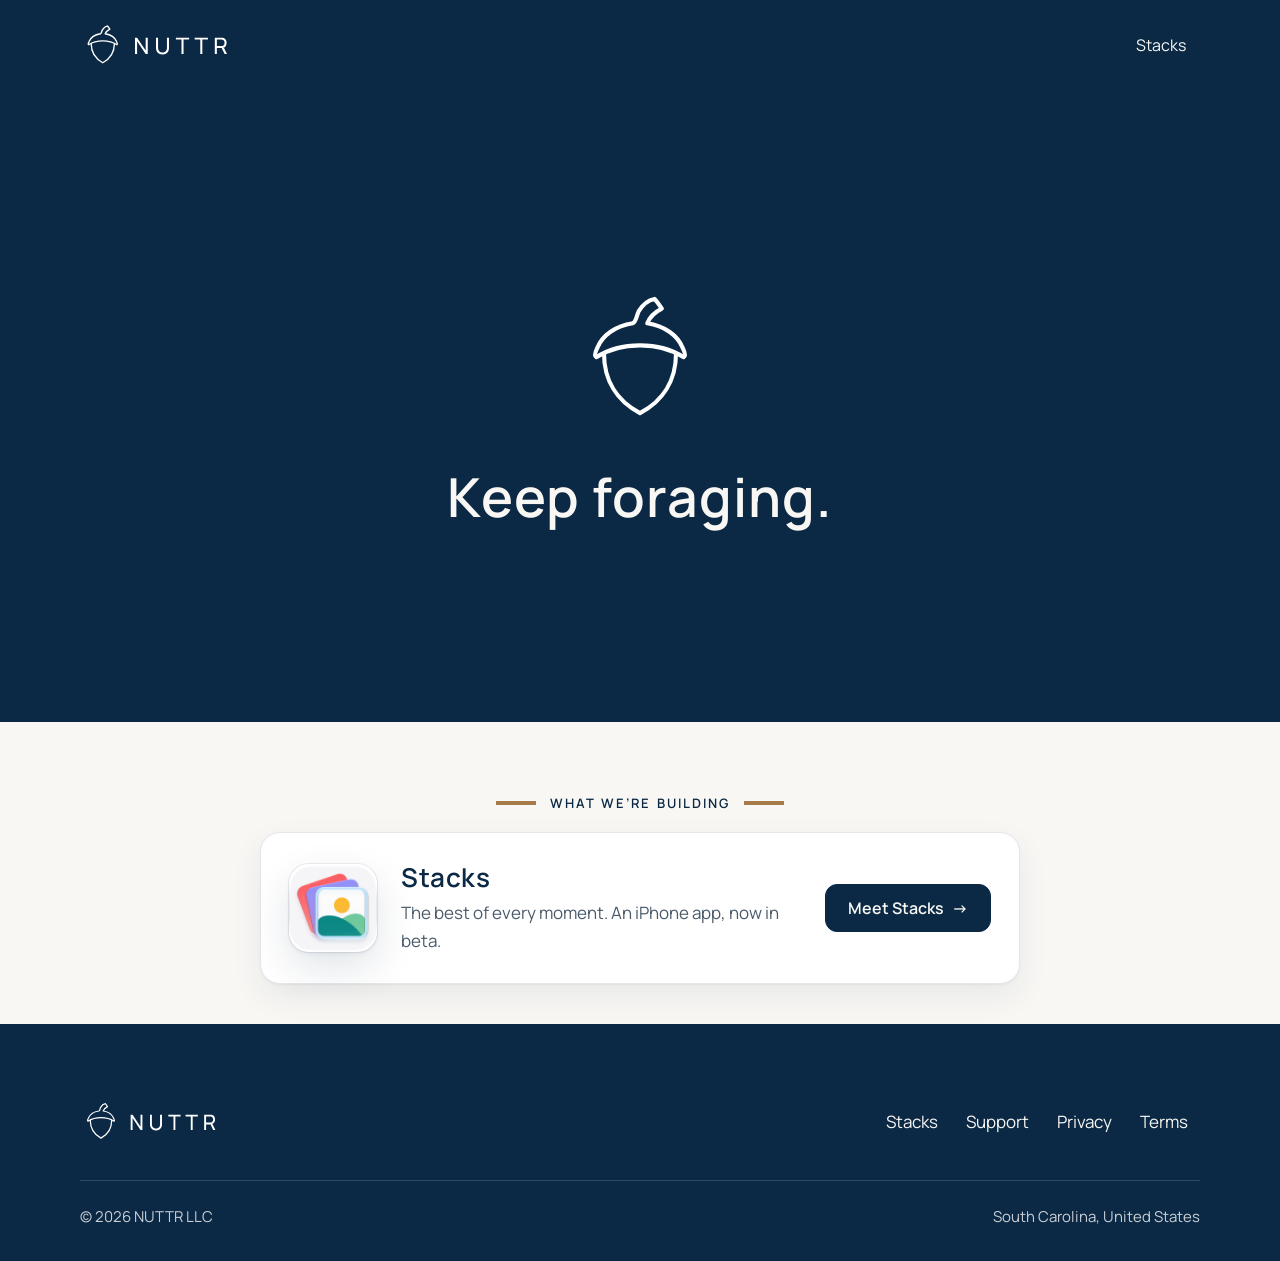
==== index.html @ 4aa1bea6 "Publish nuttr.co" ====
<!doctype html>
<html lang="en">
<head>
  <meta charset="utf-8">
  <meta name="viewport" content="width=device-width, initial-scale=1">
  <title>NUTTR</title>
  <meta name="description" content="Keep foraging. NUTTR, South Carolina. What we’re building: Stacks, now in beta.">
  <meta name="theme-color" content="#0B2945">
  <meta name="color-scheme" content="light">
  <meta property="og:type" content="website">
  <meta property="og:site_name" content="NUTTR">
  <meta property="og:title" content="NUTTR">
  <meta property="og:description" content="Keep foraging. What we’re building: Stacks.">
  <meta property="og:url" content="https://www.nuttr.co/">
  <meta property="og:image" content="https://www.nuttr.co/assets/share/nuttr-keep-foraging.png?v=2">
  <meta property="og:image:width" content="1200">
  <meta property="og:image:height" content="630">
  <meta property="og:image:alt" content="NUTTR. Keep foraging.">
  <meta name="twitter:card" content="summary_large_image">
  <link rel="canonical" href="https://www.nuttr.co/">
  <link rel="icon" href="favicon.ico" sizes="32x32">
  <link rel="icon" href="favicon.svg" type="image/svg+xml">
  <link rel="apple-touch-icon" href="apple-touch-icon.png">
  <link rel="preload" href="assets/fonts/Manrope-VariableFont_wght.woff2" as="font" type="font/woff2" crossorigin>
  <link rel="stylesheet" href="assets/css/site.css">
</head>
<body class="home">
  <a class="skip-link" href="#main">Skip to main content</a>

  <header class="site-header site-header--navy">
    <div class="container">
      <a class="brand" href="./"><img src="assets/brand/NUTTR_Logo_Horizontal_Reversed_OnNavy.svg" width="152" height="47" alt="NUTTR home"></a>
      <nav class="site-nav" aria-label="Main">
        <ul>
          <li><a href="stacks/">Stacks</a></li>
        </ul>
      </nav>
    </div>
  </header>

  <main id="main">
    <section class="vault on-navy" aria-labelledby="home-title">
      <div class="container vault-inner">
        <!-- The supplied NUTTR icon paths (NUTTR_Logo_Icon_Reversed_OnNavy), unaltered, on a padded canvas so the stem tip isn't clipped. -->
        <svg class="vault-mark" viewBox="-6 -9 112 112" width="128" height="128" aria-hidden="true" focusable="false">
          <g fill="none" stroke="#FFFFFF" stroke-width="3.4" stroke-linejoin="round">
            <path stroke-linecap="butt" d="M 20.336 44.49 C 20.336 67 31 84 50 94 C 69 84 79.664 67 79.664 44.49"/>
            <path stroke-linecap="round" d="M 14 48 C 12 47 13 44 15 40 C 19 30 30 22 44 20 C 47 19 47 14 49 10 C 52 5 57 1 62 0 C 64 2 66 5 68 8 C 62 11 58 15 56 20 C 70 22 81 30 85 40 C 87 44 88 47 86 48 C 66 35 34 35 14 48 Z"/>
          </g>
        </svg>
        <h1 id="home-title"><span class="line">Keep foraging.</span></h1>
      </div>
    </section>

    <section class="growing" aria-labelledby="growing-title">
      <div class="container container--home">
        <h2 class="eyebrow eyebrow--center" id="growing-title">What we’re building</h2>
        <article class="growing-card">
          <img class="app-icon" src="assets/stacks/stacks-icon.png" width="88" height="88" alt="Stacks app icon">
          <div>
            <h3>Stacks</h3>
            <p>The best of every moment. An iPhone app, now in beta.</p>
          </div>
          <a class="button button--primary" href="stacks/">Meet Stacks <span aria-hidden="true">→</span></a>
        </article>
      </div>
    </section>

  </main>

  <footer class="site-footer">
    <div class="container">
      <div class="footer-top">
        <a class="footer-brand" href="./"><img src="assets/brand/NUTTR_Logo_Horizontal_Reversed_OnNavy.svg" width="140" height="43" alt="NUTTR home"></a>
        <nav class="footer-nav" aria-label="Footer">
          <ul>
            <li><a href="stacks/">Stacks</a></li>
            <li><a href="support">Support</a></li>
            <li><a href="privacy">Privacy</a></li>
            <li><a href="terms">Terms</a></li>
          </ul>
        </nav>
      </div>
      <div class="footer-bottom">
        <p>© 2026 NUTTR LLC</p>
        <p>South Carolina, United States</p>
      </div>
    </div>
  </footer>
</body>
</html>
---- assets/css/site.css ----
/*
  NUTTR website styles
  One stylesheet, no build step, no external requests.
  Brand tokens are copied from NUTTR_Brand_Tokens.css (brand kit v1.0).

  Contrast notes (WCAG 2.2 AA):
  - Navy on off-white 13.8:1, navy on white 14.8:1.
  - --text-muted on off-white 6.6:1, on white 7.1:1, on stone 5.7:1.
  - Acorn tan is about 3.5:1 on off-white and 3.9:1 on navy, so it is used only for
    rules, bars, dots, list markers and numerals of 24px or more, never for body-size text.
*/

/* ---------- Font (self-hosted, SIL Open Font License: assets/fonts/OFL.txt) ---------- */

@font-face {
  font-family: "Manrope";
  src: url("../fonts/Manrope-VariableFont_wght.woff2") format("woff2");
  font-weight: 200 800;
  font-style: normal;
  font-display: swap;
}

/* ---------- Tokens ---------- */

:root {
  /* Brand tokens (NUTTR_Brand_Tokens.css) */
  --nuttr-navy: #0B2945;
  --nuttr-acorn-tan: #A77A49;
  --nuttr-off-white: #F8F7F4;
  --nuttr-stone: #E5E7EB;
  --nuttr-charcoal: #1E2730;
  --nuttr-font-heading: Manrope, Arial, sans-serif;
  --nuttr-font-body: Manrope, Arial, sans-serif;

  /* Site tokens */
  --white: #FFFFFF;
  --text: var(--nuttr-navy);
  --text-muted: #4A5A6B;
  --on-navy: #F8F7F4;
  --on-navy-muted: #C9CFD6;
  --navy-hover: #143B61;
  --tint: rgba(11, 41, 69, 0.06);
  --line: var(--nuttr-stone);

  --radius-sm: 12px;
  --radius: 16px;
  --radius-lg: 20px;

  --container: 1120px;
  --measure: 68ch;
  --gutter: clamp(16px, 5vw, 40px);
  --section: clamp(64px, 9vw, 120px);
  --shadow-soft: 0 1px 2px rgba(11, 41, 69, 0.05), 0 12px 32px rgba(11, 41, 69, 0.07);
}

/* ---------- Base ---------- */

*,
*::before,
*::after {
  box-sizing: border-box;
}

html {
  -webkit-text-size-adjust: 100%;
  text-size-adjust: 100%;
  scroll-padding-top: 24px;
}

@media (prefers-reduced-motion: no-preference) {
  html {
    scroll-behavior: smooth;
  }
}

body {
  margin: 0;
  min-height: 100vh;
  display: flex;
  flex-direction: column;
  background: var(--nuttr-off-white);
  color: var(--text);
  font-family: var(--nuttr-font-body);
  font-size: 1.0625rem;
  font-weight: 400;
  line-height: 1.65;
  letter-spacing: 0;
  -webkit-font-smoothing: antialiased;
  -moz-osx-font-smoothing: grayscale;
  text-rendering: optimizeLegibility;
}

main {
  flex: 1 0 auto;
}

img,
svg {
  display: block;
  max-width: 100%;
  height: auto;
}

h1,
h2,
h3 {
  margin: 0 0 0.5em;
  font-family: var(--nuttr-font-heading);
  font-weight: 600;
  letter-spacing: 0.02em;
  color: var(--nuttr-navy);
  text-wrap: balance;
}

h1 {
  font-size: clamp(2.375rem, 1.55rem + 3.4vw, 4.25rem);
  line-height: 1.06;
}

h2 {
  font-size: clamp(1.75rem, 1.35rem + 1.7vw, 2.75rem);
  line-height: 1.14;
}

h3 {
  font-size: clamp(1.125rem, 1.05rem + 0.35vw, 1.3125rem);
  line-height: 1.3;
}

p,
ul,
ol,
dl {
  margin: 0 0 1em;
}

strong {
  font-weight: 600;
}

a {
  color: inherit;
  text-decoration-line: underline;
  text-decoration-thickness: 1.5px;
  text-decoration-color: var(--nuttr-acorn-tan);
  text-underline-offset: 0.22em;
  transition: text-decoration-color 0.15s ease, background-color 0.15s ease, color 0.15s ease, border-color 0.15s ease;
}

a:hover {
  text-decoration-color: currentColor;
}

:focus-visible {
  outline: 3px solid var(--nuttr-navy);
  outline-offset: 3px;
}

.on-navy :focus-visible,
.site-footer :focus-visible {
  outline-color: var(--on-navy);
}

@media (prefers-reduced-motion: reduce) {
  *,
  *::before,
  *::after {
    transition: none !important;
  }
}

/* ---------- Utilities ---------- */

.visually-hidden {
  position: absolute !important;
  width: 1px;
  height: 1px;
  margin: -1px;
  padding: 0;
  overflow: hidden;
  clip: rect(0 0 0 0);
  white-space: nowrap;
  border: 0;
}

.container {
  width: min(100% - 2 * var(--gutter), var(--container));
  margin-inline: auto;
}

.container--narrow {
  width: min(100% - 2 * var(--gutter), 800px);
}

.muted {
  color: var(--text-muted);
}

.small {
  font-size: 0.9375rem;
}

.email {
  overflow-wrap: anywhere;
}

/* ---------- Skip link ---------- */

.skip-link {
  position: absolute;
  z-index: 100;
  top: 12px;
  left: var(--gutter);
  padding: 10px 16px;
  border-radius: 10px;
  background: var(--nuttr-navy);
  color: var(--on-navy);
  font-weight: 600;
  text-decoration: none;
  transform: translateY(calc(-100% - 24px));
}

.skip-link:focus {
  transform: none;
}

/* ---------- Header ---------- */

.site-header {
  background: var(--nuttr-off-white);
  border-bottom: 1px solid var(--line);
}

.site-header .container {
  display: flex;
  flex-wrap: wrap;
  align-items: center;
  justify-content: space-between;
  gap: 4px 24px;
  padding-block: 14px;
}

/* Clear space: the padding plus the artwork's own margin keep at least 0.5X free around the logo. */
.brand {
  display: block;
  flex: none;
  padding: 8px 4px 8px 0;
  line-height: 0;
  text-decoration: none;
}

.brand img {
  width: 152px;
  min-width: 120px; /* brand minimum for the horizontal lockup */
  height: auto;
}

.site-nav ul {
  display: flex;
  flex-wrap: wrap;
  gap: 4px;
  margin: 0;
  padding: 0;
  list-style: none;
}

.site-nav a {
  position: relative;
  display: inline-flex;
  align-items: center;
  min-height: 44px;
  padding: 0 14px;
  border-radius: 10px;
  font-size: 1rem;
  text-decoration: none;
  color: var(--nuttr-navy);
}

.site-nav a:hover {
  background: var(--tint);
}

.site-nav a[aria-current="page"]::after {
  content: "";
  position: absolute;
  right: 14px;
  bottom: 7px;
  left: 14px;
  height: 2px;
  border-radius: 2px;
  background: var(--nuttr-acorn-tan);
}

@media (max-width: 479px) {
  .site-header .container {
    padding-block: 8px 4px;
  }

  .brand img {
    width: 132px;
  }

  .site-nav {
    width: 100%;
  }

  .site-nav ul {
    margin-left: -12px;
  }

  .site-nav a {
    padding: 0 12px;
  }

  .site-nav a[aria-current="page"]::after {
    right: 12px;
    left: 12px;
  }
}

/* ---------- Type helpers ---------- */

.eyebrow {
  display: flex;
  align-items: center;
  gap: 14px;
  margin: 0 0 20px;
  font-size: 0.8125rem;
  font-weight: 600;
  line-height: 1.4;
  letter-spacing: 0.16em;
  text-transform: uppercase;
  color: var(--nuttr-navy);
}

.eyebrow::before {
  content: "";
  flex: none;
  width: 40px;
  height: 4px;
  background: var(--nuttr-acorn-tan);
}

.lead {
  max-width: 36em;
  font-size: clamp(1.125rem, 1.02rem + 0.5vw, 1.375rem);
  line-height: 1.55;
}

.tagline {
  margin-bottom: 0.75em;
  font-size: clamp(1.25rem, 1.1rem + 0.8vw, 1.75rem);
  font-weight: 600;
  line-height: 1.3;
  letter-spacing: 0.02em;
  color: var(--nuttr-navy);
}

.meta {
  font-size: 0.9375rem;
  color: var(--text-muted);
}

/* ---------- Buttons and badges ---------- */

.actions {
  display: flex;
  flex-wrap: wrap;
  gap: 12px;
  margin-top: 32px;
}

.button {
  display: inline-flex;
  align-items: center;
  justify-content: center;
  gap: 0.5em;
  min-height: 48px;
  padding: 12px 22px;
  border: 1.5px solid var(--nuttr-navy);
  border-radius: var(--radius-sm);
  font: inherit;
  font-size: 1rem;
  font-weight: 600;
  line-height: 1.2;
  text-align: center;
  text-decoration: none;
}

.button--primary {
  background: var(--nuttr-navy);
  color: var(--on-navy);
}

.button--primary:hover {
  border-color: var(--navy-hover);
  background: var(--navy-hover);
}

.button--secondary {
  background: transparent;
  color: var(--nuttr-navy);
}

.button--secondary:hover {
  background: var(--tint);
}

.on-navy .button--secondary {
  border-color: var(--on-navy);
  color: var(--on-navy);
}

.on-navy .button--secondary:hover {
  background: rgba(248, 247, 244, 0.1);
}

.badge {
  display: inline-flex;
  align-items: center;
  gap: 10px;
  margin: 0 0 24px;
  padding: 7px 14px 7px 12px;
  border: 1px solid var(--line);
  border-radius: 999px;
  background: var(--white);
  font-size: 0.875rem;
  font-weight: 600;
  line-height: 1.3;
  color: var(--nuttr-navy);
}

.badge::before {
  content: "";
  flex: none;
  width: 8px;
  height: 8px;
  border-radius: 50%;
  background: var(--nuttr-acorn-tan);
}

/* ---------- Sections ---------- */

.section {
  padding-block: var(--section);
}

.section--tight {
  padding-block: clamp(40px, 6vw, 72px);
}

.section--white {
  background: var(--white);
  border-block: 1px solid var(--line);
}

.on-navy {
  --line: rgba(248, 247, 244, 0.18);
  background: var(--nuttr-navy);
  color: var(--on-navy);
}

.on-navy h2,
.on-navy h3,
.on-navy .eyebrow {
  color: var(--on-navy);
}

.on-navy .muted {
  color: var(--on-navy-muted);
}

.section-head {
  max-width: 46rem;
  margin-bottom: clamp(32px, 5vw, 56px);
}

.section-head > :last-child {
  margin-bottom: 0;
}

.section-head p:not(.eyebrow) {
  font-size: 1.125rem;
  color: var(--text-muted);
}

.on-navy .section-head p:not(.eyebrow) {
  color: var(--on-navy-muted);
}

/* ---------- Hero ---------- */

.hero {
  padding-block: clamp(64px, 11vw, 136px) clamp(48px, 8vw, 104px);
}

.hero h1 {
  max-width: 24ch;
  margin-bottom: 0.45em;
}

/* Wide screens: break the home headline after "iPhone," (measured: 12.44em; with "built" 14.93em). */
@media (min-width: 900px) {
  .hero h1 {
    max-width: 13.5em;
    text-wrap: wrap;
  }
}

.hero--product {
  display: grid;
  gap: clamp(32px, 6vw, 72px);
  align-items: center;
}

@media (min-width: 820px) {
  .hero--product {
    grid-template-columns: minmax(0, 1fr) auto;
  }
}

.hero--product .app-icon {
  width: clamp(128px, 22vw, 224px);
}

@media (max-width: 819px) {
  .hero--product .app-icon {
    order: -1;
  }
}

/* ---------- Cards and grids ---------- */

.grid {
  display: grid;
  gap: clamp(16px, 2vw, 24px);
}

.grid--2 {
  grid-template-columns: repeat(auto-fit, minmax(min(100%, 340px), 1fr));
}

.grid--3 {
  grid-template-columns: repeat(auto-fit, minmax(min(100%, 290px), 1fr));
}

.grid--4 {
  grid-template-columns: repeat(auto-fit, minmax(min(100%, 240px), 1fr));
}

.card {
  padding: clamp(24px, 3vw, 32px);
  border: 1px solid var(--line);
  border-radius: var(--radius);
  background: var(--white);
}

.card > :last-child {
  margin-bottom: 0;
}

.card p {
  color: var(--text-muted);
}

.card--rule::before {
  content: "";
  display: block;
  width: 28px;
  height: 3px;
  margin-bottom: 20px;
  background: var(--nuttr-acorn-tan);
}

.card h3 {
  margin-bottom: 0.4em;
}

/* ---------- Featured app (home) ---------- */

.feature {
  display: grid;
  gap: clamp(24px, 4vw, 56px);
  align-items: center;
  padding: clamp(28px, 5vw, 56px);
  border: 1px solid var(--line);
  border-radius: var(--radius-lg);
  background: var(--white);
  box-shadow: var(--shadow-soft);
}

@media (min-width: 760px) {
  .feature {
    grid-template-columns: auto minmax(0, 1fr);
  }
}

.feature .app-icon {
  width: clamp(112px, 16vw, 184px);
}

.feature h2 {
  margin-bottom: 0.2em;
}

.feature .badge {
  margin-bottom: 0;
}

.feature .actions {
  margin-top: 24px;
}

.app-icon {
  aspect-ratio: 1;
  height: auto;
  border-radius: 22.37%;
  box-shadow: 0 0 0 1px rgba(11, 41, 69, 0.08), 0 2px 4px rgba(11, 41, 69, 0.06), 0 16px 40px rgba(11, 41, 69, 0.12);
}

/* ---------- Two-column split ---------- */

.split {
  display: grid;
  gap: clamp(24px, 5vw, 64px);
}

@media (min-width: 860px) {
  .split {
    grid-template-columns: minmax(0, 5fr) minmax(0, 7fr);
  }
}

.split h2 {
  margin-bottom: 0;
}

.split p:not(.eyebrow) {
  font-size: 1.125rem;
}

.split p.small {
  font-size: 0.9375rem;
}

/* ---------- About band (home) ---------- */

.about {
  display: grid;
  gap: clamp(32px, 6vw, 80px);
  align-items: start;
}

@media (min-width: 860px) {
  .about {
    grid-template-columns: auto minmax(0, 1fr);
  }
}

.about-logo {
  width: clamp(150px, 20vw, 220px); /* stacked lockup minimum is 96px */
}

.about p {
  font-size: 1.125rem;
  color: var(--on-navy-muted);
}

.about .lead {
  color: var(--on-navy);
}

/* ---------- Definition lists ---------- */

.facts {
  margin: 32px 0 0;
  border-top: 1px solid var(--line);
}

.facts div {
  display: grid;
  grid-template-columns: minmax(8rem, 12rem) minmax(0, 1fr);
  gap: 2px 24px;
  padding: 14px 0;
  border-bottom: 1px solid var(--line);
}

.facts dt {
  font-weight: 600;
}

.facts dd {
  margin: 0;
}

.on-navy .facts dd {
  color: var(--on-navy-muted);
}

@media (max-width: 479px) {
  .facts div {
    grid-template-columns: minmax(0, 1fr);
  }
}

/* ---------- Steps ---------- */

.steps {
  display: grid;
  grid-template-columns: repeat(auto-fit, minmax(min(100%, 280px), 1fr));
  gap: clamp(24px, 3vw, 40px);
  margin: 0;
  padding: 0;
  list-style: none;
  counter-reset: step;
}

.steps li {
  padding-top: 24px;
  border-top: 1px solid var(--line);
  counter-increment: step;
}

.steps li::before {
  content: counter(step, decimal-leading-zero);
  display: block;
  margin-bottom: 14px;
  font-size: 1.75rem;
  font-weight: 600;
  line-height: 1;
  letter-spacing: 0.02em;
  color: var(--nuttr-acorn-tan);
}

.steps p {
  color: var(--text-muted);
}

/* ---------- Checklist (on navy) ---------- */

.points {
  display: grid;
  grid-template-columns: repeat(auto-fit, minmax(min(100%, 420px), 1fr));
  gap: 0 clamp(24px, 4vw, 56px);
  margin: 0;
  padding: 0;
  list-style: none;
}

.points li {
  padding: 24px 0;
  border-top: 1px solid var(--line);
}

.points h3 {
  margin-bottom: 0.35em;
}

.points p {
  margin: 0;
  color: var(--on-navy-muted);
}

/* ---------- Contact ---------- */

.email-lg,
.card .email-lg {
  color: var(--nuttr-navy);
}

.email-lg {
  font-size: clamp(1.25rem, 1.12rem + 0.6vw, 1.5rem);
  font-weight: 600;
  letter-spacing: 0.01em;
}

.contact-card h3 {
  margin-bottom: 0.6em;
}

.contact-card .email-lg {
  margin-bottom: 0.5em;
}

/* ---------- Page heads and documents ---------- */

.page-head {
  padding-block: clamp(56px, 9vw, 112px) clamp(32px, 5vw, 56px);
}

.page-head h1 {
  max-width: 18ch;
}

.page-head .lead {
  color: var(--text-muted);
}

.doc {
  padding-bottom: var(--section);
}

.doc-layout {
  display: grid;
  gap: clamp(32px, 5vw, 64px);
}

@media (min-width: 1000px) {
  .doc-layout {
    grid-template-columns: 240px minmax(0, 1fr);
  }

  .toc {
    position: sticky;
    top: 24px;
    align-self: start;
  }
}

.toc {
  padding: 24px;
  border: 1px solid var(--line);
  border-radius: var(--radius);
  background: var(--white);
  font-size: 0.9375rem;
}

.toc h2 {
  margin-bottom: 12px;
  font-size: 0.8125rem;
  letter-spacing: 0.16em;
  text-transform: uppercase;
}

.toc ol {
  margin: 0;
  padding-left: 1.4em;
}

.toc li {
  padding: 3px 0;
}

.toc li::marker {
  color: var(--text-muted);
}

.toc a {
  text-decoration-color: transparent;
}

.toc a:hover,
.toc a:focus-visible {
  text-decoration-color: var(--nuttr-acorn-tan);
}

.prose {
  max-width: var(--measure);
}

.prose > :first-child {
  margin-top: 0;
}

.prose h2 {
  margin-top: 2em;
  padding-top: 1.1em;
  border-top: 1px solid var(--line);
  font-size: clamp(1.5rem, 1.3rem + 0.8vw, 1.875rem);
}

.prose h3 {
  margin-top: 1.75em;
  font-size: clamp(1.125rem, 1.05rem + 0.3vw, 1.25rem);
}

.prose ul,
.prose ol {
  padding-left: 1.25em;
}

.prose li + li {
  margin-top: 0.5em;
}

.prose li::marker {
  color: var(--nuttr-acorn-tan);
}

.prose a {
  overflow-wrap: anywhere;
}

.summary {
  margin-bottom: 8px;
  padding: clamp(24px, 3vw, 32px);
  border: 1px solid var(--line);
  border-radius: var(--radius);
  background: var(--white);
}

.prose .summary h2 {
  margin: 0 0 12px;
  padding: 0;
  border: 0;
  font-size: 1.25rem;
}

.summary ul {
  margin: 0;
  padding-left: 1.25em;
}

.summary li + li {
  margin-top: 0.5em;
}

.summary li::marker {
  color: var(--nuttr-acorn-tan);
}

/* ---------- Support / FAQ ---------- */

.support-contact {
  display: grid;
  gap: 24px 48px;
  align-items: start;
  margin-bottom: clamp(48px, 7vw, 80px);
}

@media (min-width: 860px) {
  .support-contact {
    grid-template-columns: minmax(0, 1fr) minmax(0, 1fr);
  }
}

.support-contact ul {
  margin: 0 0 12px;
  padding-left: 1.25em;
  color: var(--text-muted);
}

.support-contact li + li {
  margin-top: 0.35em;
}

.support-contact li::marker {
  color: var(--nuttr-acorn-tan);
}

.faq-group {
  max-width: var(--measure);
}

.faq-group + .faq-group {
  margin-top: clamp(48px, 7vw, 80px);
}

.faq-group > h2 {
  margin-bottom: 16px;
  font-size: clamp(1.375rem, 1.2rem + 0.7vw, 1.75rem);
}

.faq-item {
  padding-block: 24px;
  border-top: 1px solid var(--line);
}

.faq-item:last-child {
  border-bottom: 1px solid var(--line);
}

.faq-item h3 {
  margin-bottom: 0.5em;
  font-size: 1.125rem;
}

.faq-item p {
  color: var(--text-muted);
}

.faq-item > :last-child {
  margin-bottom: 0;
}

/* ---------- 404 ---------- */

.not-found {
  padding-block: clamp(80px, 14vw, 160px);
}

.not-found .mark {
  width: 64px;
  height: 64px;
  margin-bottom: 32px;
}

/* ---------- Home ---------- */

.site-header--navy {
  border-bottom-color: transparent;
  background: var(--nuttr-navy);
}

.site-header--navy .site-nav a {
  color: var(--on-navy);
}

.site-header--navy .site-nav a:hover {
  background: rgba(248, 247, 244, 0.08);
}

.site-header--navy :focus-visible,
.home .skip-link:focus-visible {
  outline-color: var(--on-navy);
}

.home .skip-link {
  background: var(--nuttr-off-white);
  color: var(--nuttr-navy);
}

.vault {
  display: grid;
  place-items: center;
  min-height: 64vh;
  min-height: min(70svh, 760px);
  padding-block: clamp(48px, 7vw, 88px);
  text-align: center;
}

.vault-mark {
  display: block;
  width: clamp(88px, 11vw, 136px);
  height: auto;
  aspect-ratio: 1;
  margin: 0 auto clamp(28px, 4vw, 44px);
}

.vault h1 {
  margin: 0 auto;
  font-size: clamp(1.875rem, 1.2rem + 2.7vw, 3.375rem);
  line-height: 1.08;
  color: var(--on-navy);
}

.vault h1 .line {
  display: block;
}

.container--home {
  width: min(100% - 2 * var(--gutter), 760px);
}

.eyebrow--center {
  justify-content: center;
  text-align: center;
}

.eyebrow--center::after {
  content: "";
  flex: none;
  width: 40px;
  height: 4px;
  background: var(--nuttr-acorn-tan);
}

.growing {
  padding-block: clamp(48px, 6vw, 72px) clamp(24px, 4vw, 40px);
}

.growing-card {
  display: grid;
  grid-template-columns: auto minmax(0, 1fr) auto;
  gap: 16px 24px;
  align-items: center;
  padding: clamp(20px, 3vw, 28px);
  border: 1px solid var(--line);
  border-radius: var(--radius-lg);
  background: var(--white);
  box-shadow: var(--shadow-soft);
}

.growing-card .app-icon {
  width: clamp(64px, 9vw, 88px);
}

.growing-card h3 {
  margin: 0 0 4px;
  font-size: clamp(1.375rem, 1.2rem + 0.6vw, 1.625rem);
}

.growing-card p {
  margin: 0;
  color: var(--text-muted);
}

@media (max-width: 599px) {
  .growing-card {
    grid-template-columns: auto minmax(0, 1fr);
  }

  .growing-card .button {
    grid-column: 1 / -1;
    justify-self: start;
  }
}

.correspondence {
  padding-block: clamp(40px, 6vw, 64px) clamp(80px, 11vw, 136px);
  text-align: center;
}

.correspondence .email-lg {
  margin: 0;
}

/* ---------- Stacks product page ----------
   Stacks' own branding (its icon colours, the system font and the app's iOS-blue tint) inside the NUTTR
   header and footer. Everything is scoped to body.stacks-page main.
   Contrast: #1D1D1F on white 16.8:1; #6E6E73 on white 5.1:1, on #F5F5F7 4.6:1, on #EEF6FD 4.6:1;
   white on #0071E3 4.7:1; #0066CC on white 5.6:1. Icon colours are decorative only.
   Screenshots sit in a CSS phone frame: figure.s-shot > div.s-phone > img (see README, "Adding screenshots"). */

.stacks-page {
  --s-coral: #FC6267;
  --s-periwinkle: #9595FA;
  --s-sky: #C2E4FB;
  --s-amber: #FCBB33;
  --s-teal: #068880;
  --s-green: #6ECA9B;
  --s-blue: #0071E3;
  --s-blue-hover: #005BBB;
  --s-link: #0066CC;
  --s-ink: #1D1D1F;
  --s-ink-2: #6E6E73;
  --s-bg-2: #F5F5F7;
  --s-sky-bg: #EEF6FD;
  --s-line: #E3E3E8;
  --s-bezel: #1D1D1F;
  --s-font: -apple-system, BlinkMacSystemFont, "SF Pro Text", "SF Pro Display", "Helvetica Neue", "Segoe UI", Roboto, Arial, sans-serif;
}

.stacks-page main {
  background: #FFFFFF;
  color: var(--s-ink);
  font-family: var(--s-font);
  letter-spacing: -0.01em;
}

.stacks-page main h1,
.stacks-page main h2,
.stacks-page main h3 {
  font-family: var(--s-font);
  color: var(--s-ink);
  letter-spacing: -0.02em;
}

.stacks-page main h2 {
  font-size: clamp(2rem, 1.35rem + 2.7vw, 3.25rem);
  font-weight: 700;
  line-height: 1.08;
}

.stacks-page main h3 {
  font-size: 1.1875rem;
  font-weight: 600;
  line-height: 1.3;
  letter-spacing: -0.01em;
}

.stacks-page main a {
  color: var(--s-link);
  text-decoration-color: rgba(0, 102, 204, 0.35);
}

.stacks-page main a:hover {
  text-decoration-color: currentColor;
}

.stacks-page main :focus-visible {
  outline-color: var(--s-blue);
}

.s-section {
  padding-block: clamp(64px, 9vw, 120px);
}

.s-section--gray {
  background: var(--s-bg-2);
}

.s-section--sky {
  background: var(--s-sky-bg);
}

.s-head {
  max-width: 46rem;
  margin-bottom: clamp(32px, 5vw, 56px);
}

.s-head > :last-child {
  margin-bottom: 0;
}

.s-head p:not(.s-eyebrow) {
  font-size: 1.1875rem;
  line-height: 1.5;
  color: var(--s-ink-2);
}

.s-eyebrow {
  margin: 0 0 10px;
  font-size: 1.0625rem;
  font-weight: 600;
  color: var(--s-ink-2);
}

.stacks-page main .s-h2-small {
  margin-bottom: 24px;
  font-size: clamp(1.75rem, 1.4rem + 1.4vw, 2.25rem);
}

/* Phone frame. The screenshots carry their own rounded screen corners (transparent), so the bezel shows through
   them. Sizes come from the figure's width (container units), so a figure only needs a width. */

.s-shot {
  container-type: inline-size;
  width: 250px;
  max-width: 100%;
  margin: 0;
}

.s-phone {
  position: relative;
  padding: 3.2cqi;
  border-radius: 17.9cqi;
  background: var(--s-bezel);
  box-shadow:
    inset 0 0 0 1px rgba(255, 255, 255, 0.16),
    0 0 0 1px rgba(29, 29, 31, 0.5),
    0 30px 50px -24px rgba(29, 29, 31, 0.45),
    0 10px 24px -12px rgba(29, 29, 31, 0.25);
}

.s-phone img {
  display: block;
  width: 100%;
  height: auto;
}

.s-shot figcaption {
  margin-top: 18px;
  font-size: 0.9375rem;
  line-height: 1.45;
  color: var(--s-ink-2);
  text-wrap: balance;
}

.s-shot figcaption strong {
  display: block;
  margin-bottom: 2px;
  font-weight: 600;
  color: var(--s-ink);
}

/* Hero */

.s-hero {
  overflow: hidden;
  padding-block: clamp(48px, 8vw, 104px) clamp(64px, 9vw, 120px);
}

.s-hero-grid {
  display: grid;
  gap: clamp(56px, 8vw, 104px);
  align-items: center;
}

@media (min-width: 880px) {
  .s-hero-grid {
    grid-template-columns: minmax(0, 1fr) auto;
  }
}

.s-hero-art {
  width: clamp(88px, 9vw, 112px);
  height: auto;
  margin-bottom: 28px;
  filter: drop-shadow(0 4px 8px rgba(0, 0, 0, 0.12)); /* as on the app's welcome screen */
}

.s-pill {
  display: inline-flex;
  align-items: center;
  gap: 8px;
  margin: 0 0 20px;
  padding: 6px 14px 6px 12px;
  border-radius: 999px;
  background: var(--s-sky-bg);
  font-size: 0.9375rem;
  font-weight: 600;
  color: var(--s-ink);
}

.s-pill::before {
  content: "";
  flex: none;
  width: 8px;
  height: 8px;
  border-radius: 50%;
  background: var(--s-blue);
}

.s-hero h1 {
  margin: 0 0 6px;
  font-size: clamp(3.25rem, 2.1rem + 5vw, 5.5rem);
  font-weight: 700;
  line-height: 1;
  letter-spacing: -0.035em;
}

.s-tagline {
  margin: 0 0 24px;
  font-size: clamp(1.5rem, 1.2rem + 1.3vw, 2.25rem);
  font-weight: 600;
  line-height: 1.15;
  letter-spacing: -0.02em;
  color: var(--s-ink-2);
}

.s-lead {
  max-width: 34em;
  margin: 0 0 20px;
  font-size: clamp(1.125rem, 1.05rem + 0.35vw, 1.3125rem);
  line-height: 1.5;
}

.s-meta {
  margin: 0;
  font-size: 0.9375rem;
  color: var(--s-ink-2);
}

.s-meta span {
  white-space: nowrap;
}

.s-actions {
  display: flex;
  flex-wrap: wrap;
  gap: 12px;
  margin-top: 32px;
}

.stacks-page main .s-button {
  display: inline-flex;
  align-items: center;
  justify-content: center;
  gap: 0.4em;
  min-height: 48px;
  padding: 12px 24px;
  border-radius: 999px;
  font: inherit;
  font-size: 1.0625rem;
  font-weight: 600;
  line-height: 1.2;
  text-align: center;
  text-decoration: none;
}

.stacks-page main .s-button--primary {
  background: var(--s-blue);
  color: #FFFFFF;
}

.stacks-page main .s-button--primary:hover {
  background: var(--s-blue-hover);
}

.stacks-page main .s-button--secondary {
  background: transparent;
  color: var(--s-link);
  box-shadow: inset 0 0 0 1.5px currentColor;
}

.stacks-page main .s-button--secondary:hover {
  background: rgba(0, 113, 227, 0.06);
}

/* The welcome screen in its phone, with the icon's coral and periwinkle cards fanned behind it. */
.s-visual {
  position: relative;
  justify-self: center;
  width: clamp(230px, 26vw, 300px);
}

.s-visual::before,
.s-visual::after {
  content: "";
  position: absolute;
  z-index: 0;
  inset: 0;
  border-radius: 17.9% / 8.53%; /* the phone's corners: its height is 2.1 times its width */
}

.s-visual::before {
  background: var(--s-coral);
  transform: rotate(-14deg) translate(-15%, 4%);
}

.s-visual::after {
  background: var(--s-periwinkle);
  transform: rotate(-6deg) translate(-7%, 1%);
}

.s-visual .s-shot {
  position: relative;
  z-index: 1;
  width: 100%;
}

/* How it works */

.s-steps {
  display: grid;
  grid-template-columns: repeat(auto-fit, minmax(min(100%, 290px), 1fr));
  gap: 20px;
  margin: 0;
  padding: 0;
  list-style: none;
}

.s-step {
  display: flex;
  flex-direction: column;
  align-items: flex-start;
  gap: 14px;
  padding: clamp(24px, 3vw, 32px);
  border-radius: 28px;
  background: #FFFFFF;
}

.s-step svg {
  width: 100%;
  height: auto;
  margin-bottom: 6px;
}

.s-step-n {
  display: inline-grid;
  place-items: center;
  width: 32px;
  height: 32px;
  border-radius: 50%;
  font-size: 0.9375rem;
  font-weight: 700;
  color: var(--s-ink);
}

.s-step:nth-child(1) .s-step-n {
  background: rgba(252, 98, 103, 0.2);
}

.s-step:nth-child(2) .s-step-n {
  background: rgba(149, 149, 250, 0.26);
}

.s-step:nth-child(3) .s-step-n {
  background: rgba(6, 136, 128, 0.16);
}

.s-step h3,
.s-step p {
  margin: 0;
}

.s-step p {
  color: var(--s-ink-2);
}

/* A closer look: a row of screenshots that scrolls sideways, lined up with the page container on the left.
   Add or remove an <li> to add or remove a screenshot. */

.s-gallery {
  overflow-x: auto;
  overscroll-behavior-x: contain;
  scroll-snap-type: x mandatory;
  scroll-padding-inline: max(var(--gutter), (100% - var(--container)) / 2);
  padding-block: 8px 24px;
}

.s-gallery:focus-visible {
  outline-offset: -3px;
}

.s-gallery-list {
  display: flex;
  gap: clamp(20px, 3vw, 32px);
  width: max-content;
  margin: 0;
  padding: 0 max(var(--gutter), (100% - var(--container)) / 2);
  list-style: none;
}

.s-gallery-list > li {
  scroll-snap-align: start;
}

.s-gallery .s-shot {
  width: clamp(200px, 60vw, 250px);
}

/* Features and privacy tiles */

.s-features {
  display: grid;
  grid-template-columns: repeat(auto-fit, minmax(min(100%, 300px), 1fr));
  gap: 20px;
}

.s-features--four {
  grid-template-columns: repeat(auto-fit, minmax(min(100%, 240px), 1fr));
}

.s-feature {
  padding: clamp(24px, 3vw, 30px);
  border-radius: 24px;
  background: var(--s-bg-2);
}

.s-section--gray .s-feature {
  background: #FFFFFF;
}

.s-feature h3 {
  margin: 0 0 8px;
}

.s-feature p {
  margin: 0;
  color: var(--s-ink-2);
}

.s-icon {
  display: grid;
  place-items: center;
  width: 48px;
  height: 48px;
  margin-bottom: 20px;
  border-radius: 14px;
}

.s-icon svg {
  width: 26px;
  height: 26px;
  fill: none;
  stroke: currentColor;
  stroke-width: 1.8;
  stroke-linecap: round;
  stroke-linejoin: round;
}

.s-icon--coral {
  background: rgba(252, 98, 103, 0.16);
  color: #D93F45;
}

.s-icon--periwinkle {
  background: rgba(149, 149, 250, 0.22);
  color: #5A5AD8;
}

.s-icon--sky {
  background: var(--s-sky);
  color: #0062C4;
}

.s-icon--amber {
  background: rgba(252, 187, 51, 0.26);
  color: #A86A00;
}

.s-icon--teal {
  background: rgba(6, 136, 128, 0.14);
  color: #057068;
}

.s-icon--green {
  background: rgba(110, 202, 155, 0.28);
  color: #2C7A52;
}

.s-icon--white {
  background: #FFFFFF;
  color: var(--s-blue);
}

.s-note {
  max-width: 46rem;
  margin: 28px 0 0;
  font-size: 0.9375rem;
  color: var(--s-ink-2);
}

/* How stacking works: the five points from the app's page, with its screenshot beside them. */

.s-stacking {
  display: grid;
  gap: clamp(48px, 7vw, 88px);
  align-items: center;
}

@media (min-width: 880px) {
  .s-stacking {
    grid-template-columns: minmax(0, 1fr) auto;
  }
}

.s-howlist {
  display: grid;
  gap: 22px;
  max-width: 36rem;
  margin: 0;
  padding: 0;
  list-style: none;
}

.s-howlist li {
  display: grid;
  grid-template-columns: 44px minmax(0, 1fr);
  gap: 16px;
  align-items: start;
}

.s-howlist .s-icon {
  width: 44px;
  height: 44px;
  margin: 0;
  border-radius: 12px;
}

.s-howlist .s-icon svg {
  width: 24px;
  height: 24px;
}

.stacks-page main .s-howlist h3 {
  margin: 0 0 2px;
  font-size: 1.125rem;
}

.s-howlist p {
  margin: 0;
  color: var(--s-ink-2);
}

/* The point the app highlights: safe to tap Delete. */
.s-howlist .s-howlist-key {
  margin-inline: -16px;
  padding: 16px;
  border-radius: 18px;
  background: #FFFFFF;
}

.s-howlist-key .s-icon--white {
  background: var(--s-sky-bg);
}

@media (max-width: 479px) {
  .s-howlist .s-howlist-key {
    margin-inline: -10px;
    padding: 14px 10px;
  }
}

.s-shot--side {
  justify-self: center;
  width: clamp(220px, 24vw, 270px);
}

.s-shot--side figcaption {
  margin: 0 0 18px;
  text-align: center;
}

.s-soon {
  display: block;
  width: fit-content;
  margin: 0 auto 6px;
  padding: 3px 10px;
  border-radius: 999px;
  background: var(--s-ink);
  font-size: 0.8125rem;
  font-weight: 600;
  letter-spacing: 0;
  color: #FFFFFF;
}

/* Details and questions */

.s-split {
  display: grid;
  gap: clamp(48px, 6vw, 80px);
}

@media (min-width: 900px) {
  .s-split {
    grid-template-columns: minmax(0, 5fr) minmax(0, 7fr);
  }
}

.s-facts {
  margin: 0;
}

.s-facts div {
  display: grid;
  grid-template-columns: minmax(7.5rem, 10rem) minmax(0, 1fr);
  gap: 2px 20px;
  padding: 14px 0;
  border-bottom: 1px solid var(--s-line);
}

.s-facts div:first-child {
  border-top: 1px solid var(--s-line);
}

.s-facts dt {
  font-weight: 600;
}

.s-facts dd {
  margin: 0;
  color: var(--s-ink-2);
}

@media (max-width: 479px) {
  .s-facts div {
    grid-template-columns: minmax(0, 1fr);
  }
}

.s-faq {
  margin: 0 0 28px;
}

.s-faq-item {
  padding: 20px 0;
  border-top: 1px solid var(--s-line);
}

.s-faq-item:last-child {
  border-bottom: 1px solid var(--s-line);
}

.stacks-page main .s-faq-item h3 {
  margin: 0 0 6px;
  font-size: 1.0625rem;
}

.s-faq-item p {
  margin: 0;
  color: var(--s-ink-2);
}

/* Coming soon */

.s-cta-grid {
  display: grid;
  gap: clamp(48px, 7vw, 88px);
  align-items: center;
}

@media (min-width: 880px) {
  .s-cta-grid {
    grid-template-columns: minmax(0, 1fr) auto;
  }
}

.s-cta-icon {
  width: clamp(72px, 8vw, 96px);
  margin-bottom: 28px;
}

.stacks-page main .s-cta h2 {
  margin-bottom: 12px;
}

.s-cta-text {
  max-width: 30em;
  margin: 0;
  font-size: 1.1875rem;
  line-height: 1.5;
  color: var(--s-ink-2);
}

/* ---------- Footer ---------- */

.site-footer {
  padding-block: clamp(48px, 7vw, 72px) 32px;
  background: var(--nuttr-navy);
  color: var(--on-navy-muted);
}

.footer-top {
  display: flex;
  flex-wrap: wrap;
  align-items: center;
  justify-content: space-between;
  gap: 24px 40px;
}

.footer-brand {
  display: block;
  flex: none;
  padding: 4px 0;
  line-height: 0;
}

.footer-brand img {
  width: 140px;
  min-width: 120px;
  height: auto;
}

.footer-nav ul {
  display: flex;
  flex-wrap: wrap;
  gap: 4px;
  margin: 0;
  padding: 0;
  list-style: none;
}

.footer-nav a {
  display: inline-flex;
  align-items: center;
  min-height: 44px;
  padding: 0 12px;
  border-radius: 10px;
  color: var(--on-navy);
  text-decoration: none;
}

.footer-nav a:hover {
  background: rgba(248, 247, 244, 0.08);
}

.footer-bottom {
  display: flex;
  flex-wrap: wrap;
  justify-content: space-between;
  gap: 8px 24px;
  margin-top: 32px;
  padding-top: 24px;
  border-top: 1px solid rgba(248, 247, 244, 0.16);
  font-size: 0.9375rem;
}

.footer-bottom p {
  margin: 0;
}

.footer-bottom a {
  color: var(--on-navy);
}

@media (max-width: 479px) {
  .footer-nav ul {
    margin-left: -12px;
  }
}

/* ---------- Print ---------- */

@media print {
  body {
    background: #FFFFFF;
    color: #000000;
  }

  .skip-link,
  .site-nav,
  .footer-nav,
  .footer-brand,
  .about-logo,
  .actions,
  .toc {
    display: none !important;
  }

  .on-navy,
  .site-footer,
  .section--white,
  .card,
  .feature,
  .summary {
    background: none !important;
    color: #000000 !important;
    box-shadow: none !important;
  }

  .on-navy h2,
  .on-navy h3,
  .on-navy .muted,
  .on-navy p,
  .on-navy dd {
    color: #000000 !important;
  }

  .doc-layout {
    display: block;
  }
}

/* Stacks page, 2026-10-02 rewrite: Free / Private strip, standalone details, larger hero phone on small screens */

.s-promise {
  padding-block: 0 clamp(40px, 6vw, 72px);
}

.s-promise-grid {
  display: grid;
  grid-template-columns: repeat(2, minmax(0, 1fr));
  gap: clamp(12px, 2vw, 20px);
}

.s-promise-item {
  padding: clamp(18px, 3vw, 28px);
  border-radius: 22px;
  background: var(--s-bg-2);
}

.s-promise-item h2 {
  margin: 0 0 6px;
  font-size: clamp(1.375rem, 1.05rem + 1.4vw, 2rem);
  line-height: 1.1;
  letter-spacing: -0.02em;
  color: var(--s-ink);
}

.s-promise-item p {
  margin: 0;
  font-size: clamp(0.9375rem, 0.9rem + 0.2vw, 1.0625rem);
  line-height: 1.4;
  color: var(--s-ink-2);
}

.s-details {
  max-width: 760px;
}

@media (max-width: 879px) {
  .s-visual {
    width: clamp(240px, 66vw, 300px);
  }
}

/* 2026-10-02: the header has a single link now, so on phones it stays on the logo's row */
@media (max-width: 479px) {
  .site-header .container {
    flex-wrap: nowrap;
    padding-block: 10px;
  }

  .site-nav {
    width: auto;
  }

  .site-nav ul {
    margin-left: 0;
    margin-right: -12px;
  }
}

/* 2026-10-02: compact step cards on phones */
@media (max-width: 599px) {
  .s-step {
    padding: 20px;
  }

  .s-step svg {
    width: auto;
    height: 116px;
    margin-bottom: 0;
  }
}

/* 2026-10-02: lighter section rhythm, closer to Apple's spacing on iPhone; merged closing block */
.s-section {
  padding-block: clamp(48px, 6.5vw, 88px);
}

.s-hero {
  padding-block: clamp(40px, 6vw, 80px) clamp(48px, 6.5vw, 88px);
}

.s-head {
  margin-bottom: clamp(24px, 3.5vw, 40px);
}

.s-promise {
  padding-block: 0 clamp(32px, 4.5vw, 56px);
}

.s-cta-facts {
  max-width: 32rem;
  margin-top: clamp(24px, 3.5vw, 36px);
}

/* 2026-10-02: Support and Terms read in a centered column, like Apple's support pages */
.container--read {
  width: min(100% - 2 * var(--gutter), 46rem);
}

.container--read .prose {
  max-width: none;
}

/* 2026-10-02: step illustrations fill the top of each card edge to edge on a tinted panel (replaces the compact phone rule) */
.s-step {
  gap: 12px;
  padding: 0 0 clamp(20px, 3vw, 28px);
  overflow: hidden;
}

.s-step svg {
  box-sizing: border-box;
  width: 100%;
  height: auto;
  margin: 0 0 6px;
  padding: clamp(14px, 3vw, 22px) clamp(10px, 2vw, 18px) clamp(4px, 1vw, 8px);
  background: var(--s-sky-bg);
}

.s-step > :not(svg) {
  margin-inline: clamp(20px, 3vw, 28px);
}

@media (max-width: 599px) {
  .s-step {
    padding: 0 0 20px;
  }

  .s-step svg {
    width: 100%;
    height: auto;
  }
}

/* Beta: the closing block's Join the beta button sits under the heading. */
.s-cta-actions { margin-top: clamp(16px, 2.5vw, 24px); }

/* Scoring: what raises and lowers a photo's score, beside What Stacks Sees (screenshot 13). */
.s-score-lists {
  display: grid;
  gap: 16px;
  max-width: 38rem;
}
@media (min-width: 600px) {
  .s-score-lists { grid-template-columns: repeat(2, minmax(0, 1fr)); }
}
.s-score-list {
  padding: 18px 20px 20px;
  border-radius: 18px;
  background: #FFFFFF;
}
.stacks-page main .s-score-list h4 {
  margin: 0 0 12px;
  font-size: 0.9375rem;
  font-weight: 600;
  color: var(--s-ink);
}
.s-score-list ul {
  display: grid;
  gap: 10px;
  margin: 0;
  padding: 0;
  list-style: none;
}
.s-score-list li {
  display: grid;
  grid-template-columns: 24px minmax(0, 1fr);
  gap: 10px;
  align-items: start;
  line-height: 1.4;
  color: var(--s-ink);
}
.s-score-list li::before {
  display: grid;
  place-items: center;
  width: 24px;
  height: 24px;
  border-radius: 50%;
  font-weight: 700;
  line-height: 1;
}
.s-score-list--up li::before { content: "+"; background: rgba(110, 202, 155, 0.28); color: #2C7A52; }
.s-score-list--down li::before { content: "\2212"; background: rgba(252, 98, 103, 0.16); color: #D93F45; }
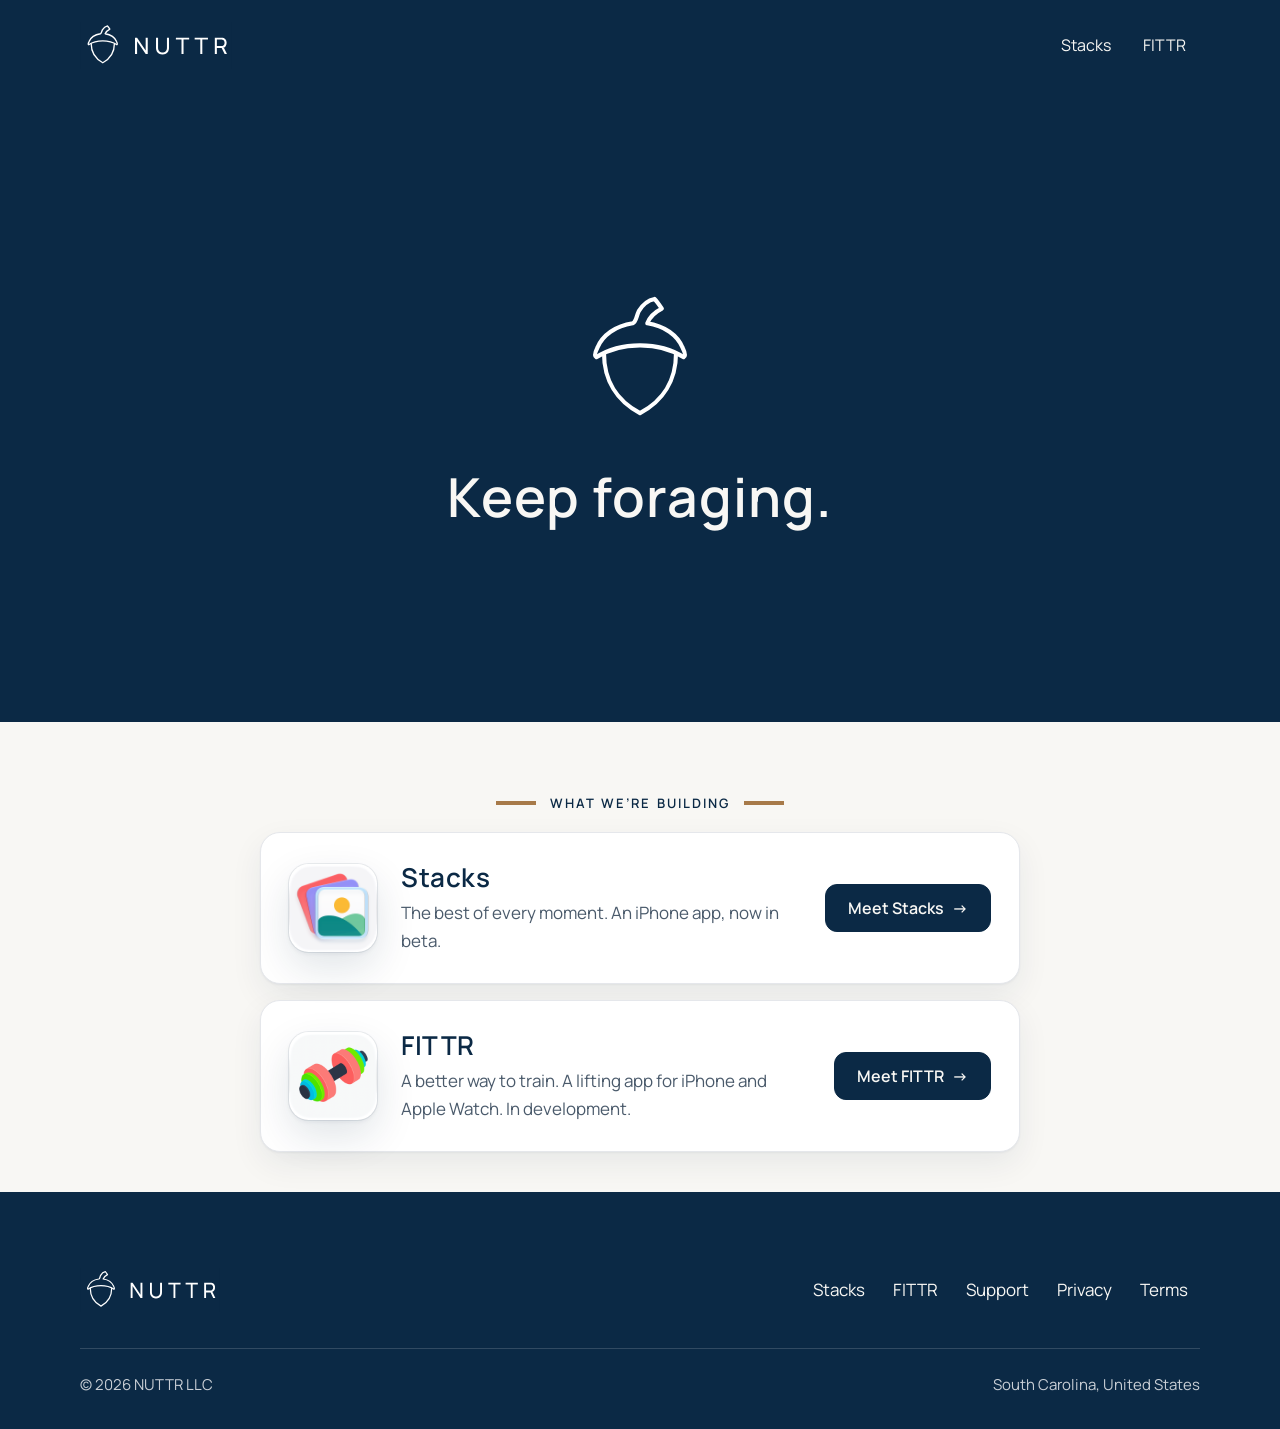
==== commit c64a2c8d: "Publish nuttr.co Co-Authored-By: Claude Opus 5.5 <noreply@anthropic.com>" ====
--- a/index.html
+++ b/index.html
@@ -33,6 +33,7 @@
       <nav class="site-nav" aria-label="Main">
         <ul>
           <li><a href="stacks/">Stacks</a></li>
+          <li><a href="fittr/">FITTR</a></li>
         </ul>
       </nav>
     </div>
@@ -63,6 +64,14 @@
           </div>
           <a class="button button--primary" href="stacks/">Meet Stacks <span aria-hidden="true">→</span></a>
         </article>
+        <article class="growing-card">
+          <img class="app-icon" src="assets/fittr/fittr-icon.png" width="88" height="88" alt="FITTR app icon">
+          <div>
+            <h3>FITTR</h3>
+            <p>A better way to train. A lifting app for iPhone and Apple Watch. In development.</p>
+          </div>
+          <a class="button button--primary" href="fittr/">Meet FITTR <span aria-hidden="true">→</span></a>
+        </article>
       </div>
     </section>
 
@@ -75,6 +84,7 @@
         <nav class="footer-nav" aria-label="Footer">
           <ul>
             <li><a href="stacks/">Stacks</a></li>
+            <li><a href="fittr/">FITTR</a></li>
             <li><a href="support">Support</a></li>
             <li><a href="privacy">Privacy</a></li>
             <li><a href="terms">Terms</a></li>
--- a/assets/css/site.css
+++ b/assets/css/site.css
@@ -1081,6 +1081,10 @@
   box-shadow: var(--shadow-soft);
 }
 
+.growing-card + .growing-card {
+  margin-top: 16px;
+}
+
 .growing-card .app-icon {
   width: clamp(64px, 9vw, 88px);
 }
@@ -1120,7 +1124,7 @@
    header and footer. Everything is scoped to body.stacks-page main.
    Contrast: #1D1D1F on white 16.8:1; #6E6E73 on white 5.1:1, on #F5F5F7 4.6:1, on #EEF6FD 4.6:1;
    white on #0071E3 4.7:1; #0066CC on white 5.6:1. Icon colours are decorative only.
-   Screenshots sit in a CSS phone frame: figure.s-shot > div.s-phone > img (see README, "Adding screenshots"). */
+   Screenshots are framed in Apple's own bezels before they go in: figure.s-shot > img.f-device (see README, "The FITTR page"). */
 
 .stacks-page {
   --s-coral: #FC6267;
@@ -1221,32 +1225,15 @@
   font-size: clamp(1.75rem, 1.4rem + 1.4vw, 2.25rem);
 }
 
-/* Phone frame. The screenshots carry their own rounded screen corners (transparent), so the bezel shows through
-   them. Sizes come from the figure's width (container units), so a figure only needs a width. */
+/* Screenshots come framed in Apple's own bezels (drafts/frames/frame.py), one image per figure: .s-shot > img.f-device.
+   Apple's rules: no CSS frame, shadow, filter or anything covering them. Widths are set so each screen stays the size
+   it was in the old CSS frame (the bezel is a little thicker), 2026-10-05. */
 
 .s-shot {
   container-type: inline-size;
   width: 250px;
   max-width: 100%;
   margin: 0;
-}
-
-.s-phone {
-  position: relative;
-  padding: 3.2cqi;
-  border-radius: 17.9cqi;
-  background: var(--s-bezel);
-  box-shadow:
-    inset 0 0 0 1px rgba(255, 255, 255, 0.16),
-    0 0 0 1px rgba(29, 29, 31, 0.5),
-    0 30px 50px -24px rgba(29, 29, 31, 0.45),
-    0 10px 24px -12px rgba(29, 29, 31, 0.25);
-}
-
-.s-phone img {
-  display: block;
-  width: 100%;
-  height: auto;
 }
 
 .s-shot figcaption {
@@ -1381,7 +1368,10 @@
 .stacks-page main .s-button--secondary {
   background: transparent;
   color: var(--s-link);
-  box-shadow: inset 0 0 0 1.5px currentColor;
+  /* A real border snaps to whole screen pixels; the old 1.5px inset shadow rendered unevenly on 3x iPhone screens.
+     Padding is 1.5px less than .s-button's so the button keeps its size. */
+  border: 1.5px solid currentColor;
+  padding: 10.5px 22.5px;
 }
 
 .stacks-page main .s-button--secondary:hover {
@@ -1392,7 +1382,7 @@
 .s-visual {
   position: relative;
   justify-self: center;
-  width: clamp(230px, 26vw, 300px);
+  width: clamp(240px, 27.1vw, 313px);
 }
 
 .s-visual::before,
@@ -1400,8 +1390,8 @@
   content: "";
   position: absolute;
   z-index: 0;
-  inset: 0;
-  border-radius: 17.9% / 8.53%; /* the phone's corners: its height is 2.1 times its width */
+  inset: 0.67% 1.97%; /* the bezel image's phone body, without the side buttons */
+  border-radius: 17.5% / 8.35%; /* the body's corners */
 }
 
 .s-visual::before {
@@ -1508,7 +1498,7 @@
 }
 
 .s-gallery .s-shot {
-  width: clamp(200px, 60vw, 250px);
+  width: clamp(208px, 62.5vw, 261px);
 }
 
 /* Features and privacy tiles */
@@ -1655,6 +1645,15 @@
   color: var(--s-ink-2);
 }
 
+/* A row with a heading and no second line sits centered on its icon. */
+.s-howlist .s-howlist-solo {
+  align-items: center;
+}
+
+.stacks-page main .s-howlist .s-howlist-solo h3 {
+  margin: 0;
+}
+
 /* The point the app highlights: safe to tap Delete. */
 .s-howlist .s-howlist-key {
   margin-inline: -16px;
@@ -1676,11 +1675,11 @@
 
 .s-shot--side {
   justify-self: center;
-  width: clamp(220px, 24vw, 270px);
+  width: clamp(229px, 25vw, 281px);
 }
 
 .s-shot--side figcaption {
-  margin: 0 0 18px;
+  margin: 18px 0 0; /* under the screenshot */
   text-align: center;
 }
 
@@ -1953,7 +1952,7 @@
 
 @media (max-width: 879px) {
   .s-visual {
-    width: clamp(240px, 66vw, 300px);
+    width: clamp(250px, 68.8vw, 313px);
   }
 }
 
@@ -2066,6 +2065,8 @@
   border-radius: 18px;
   background: #FFFFFF;
 }
+/* On a white section the cards are gray instead, so they still read as cards. */
+.s-section:not(.s-section--gray):not(.s-section--sky) .s-score-list { background: var(--s-bg-2); }
 .stacks-page main .s-score-list h4 {
   margin: 0 0 12px;
   font-size: 0.9375rem;
@@ -2087,14 +2088,191 @@
   line-height: 1.4;
   color: var(--s-ink);
 }
+/* The + and − are drawn as bars, not typed, so they sit exactly in the middle of the circle (a font's own
+   spacing put the characters a pixel low). */
 .s-score-list li::before {
-  display: grid;
-  place-items: center;
+  content: "";
   width: 24px;
   height: 24px;
   border-radius: 50%;
-  font-weight: 700;
-  line-height: 1;
-}
-.s-score-list--up li::before { content: "+"; background: rgba(110, 202, 155, 0.28); color: #2C7A52; }
-.s-score-list--down li::before { content: "\2212"; background: rgba(252, 98, 103, 0.16); color: #D93F45; }
+  background-position: center;
+  background-repeat: no-repeat;
+}
+.s-score-list--up li::before {
+  background-color: rgba(110, 202, 155, 0.28);
+  background-image: linear-gradient(#2C7A52, #2C7A52), linear-gradient(#2C7A52, #2C7A52);
+  background-size: 10px 2px, 2px 10px;
+}
+.s-score-list--down li::before {
+  background-color: rgba(252, 98, 103, 0.16);
+  background-image: linear-gradient(#D93F45, #D93F45);
+  background-size: 10px 2px;
+}
+
+/* ---------- FITTR page (2026-10-05) ----------
+   The Stacks page system (body.stacks-page.fittr-page) with screenshots already framed in Apple's own bezels:
+   iPhone 18 Pro in Burgundy and Apple Watch Ultra in natural titanium with the Anchor Blue Ocean Band
+   (drafts/frames/frame.py). Apple's rules: show the bezels as they are. So no CSS frame, shadow, filter, tilt or
+   overlap on these images, and nothing drawn behind them like Stacks' fanned cards. */
+
+.f-device {
+  display: block;
+  width: 100%;
+  height: auto;
+}
+
+.fittr-page .s-hero-art {
+  filter: none; /* .app-icon gives the icon its corners and shadow */
+}
+
+/* Hero: the phone and the watch at the same moment of a workout, side by side. The watch's middle sits at about
+   62% of the phone's height. (A margin in % is a share of the row's width.) */
+.f-hero-devices,
+.f-pair {
+  display: flex;
+  align-items: flex-start;
+  justify-content: space-between;
+  justify-self: center;
+  margin: 0;
+}
+
+.f-hero-devices,
+.f-pair {
+  width: min(100%, 440px); /* the pairs beside section text match the hero's size */
+}
+
+.f-hero-devices .f-phone,
+.f-pair .f-phone {
+  width: 58.5%;
+}
+
+.f-hero-devices .f-watch,
+.f-pair .f-watch {
+  width: 38.6%;
+  margin-top: 43.3%;
+}
+
+
+@media (min-width: 880px) {
+  .f-hero-devices,
+  .f-pair {
+    width: clamp(400px, 38vw, 480px);
+  }
+}
+
+/* Walkthrough: every slot is a phone's size, so the captions line up. A watch sits in the middle of its slot. */
+.f-slot {
+  display: grid;
+  place-items: center;
+  aspect-ratio: 1350 / 2760;
+}
+
+.f-slot .f-watch {
+  width: 72%;
+}
+
+/* A watch beside a section's text. The bezel is 600 px wide, so it stays small enough to look sharp. */
+.f-side-watch {
+  justify-self: center;
+  width: 210px;
+  margin: 0;
+}
+
+/* A phone beside a section's text */
+.f-side-phone {
+  justify-self: center;
+  width: clamp(220px, 22vw, 260px);
+  margin: 0;
+}
+
+.fittr-page .s-head p + p {
+  margin-top: 1em;
+}
+
+.f-text {
+  margin-bottom: 0;
+}
+
+/* Progress you can see: the trends, each with History's green up arrow. */
+.f-trends {
+  display: grid;
+  gap: 12px;
+  max-width: 36rem;
+  margin: 0;
+  padding: 20px 22px;
+  border-radius: 18px;
+  background: var(--s-bg-2);
+  list-style: none;
+}
+
+.f-trends li {
+  display: grid;
+  grid-template-columns: 24px minmax(0, 1fr);
+  gap: 12px;
+  align-items: start;
+  line-height: 1.4;
+}
+
+.f-trends li::before {
+  content: "";
+  width: 24px;
+  height: 24px;
+  border-radius: 50%;
+  background: rgba(110, 202, 155, 0.28) url("data:image/svg+xml,%3Csvg xmlns='http://www.w3.org/2000/svg' viewBox='0 0 12 12' fill='none' stroke='%232C7A52' stroke-width='2' stroke-linecap='round' stroke-linejoin='round'%3E%3Cpath d='M6 10.5V1.8M2.2 5.6 6 1.8l3.8 3.8'/%3E%3C/svg%3E") center / 12px 12px no-repeat; /* drawn, so it sits exactly in the middle */
+}
+
+/* Also in FITTR */
+.f-also {
+  display: grid;
+  grid-template-columns: repeat(auto-fit, minmax(min(100%, 300px), 1fr));
+  gap: 12px;
+  margin: 0;
+  padding: 0;
+  list-style: none;
+}
+
+.f-also li {
+  padding: 18px 20px;
+  border-radius: 18px;
+  background: var(--s-bg-2);
+  line-height: 1.35;
+}
+
+.stacks-page main .f-also h3 {
+  margin: 0;
+  font-size: 1.0625rem;
+  font-weight: 600;
+  line-height: 1.35;
+  letter-spacing: -0.01em;
+}
+
+.f-also p {
+  margin: 4px 0 0;
+  font-size: 0.9375rem;
+  line-height: 1.4;
+  color: var(--s-ink-2);
+}
+
+/* The four ways to start a plan, in a row under "Just lift." with a small label */
+.stacks-page main .f-ways-title {
+  margin: clamp(40px, 5vw, 64px) 0 14px;
+  font-size: 1.0625rem;
+  font-weight: 600;
+  color: var(--s-ink-2);
+}
+
+@media (min-width: 480px) {
+  .f-ways {
+    grid-template-columns: repeat(2, minmax(0, 1fr));
+  }
+}
+
+@media (min-width: 880px) {
+  .f-ways {
+    grid-template-columns: repeat(4, minmax(0, 1fr));
+  }
+}
+
+.s-section--gray .f-also li {
+  background: #FFFFFF;
+}
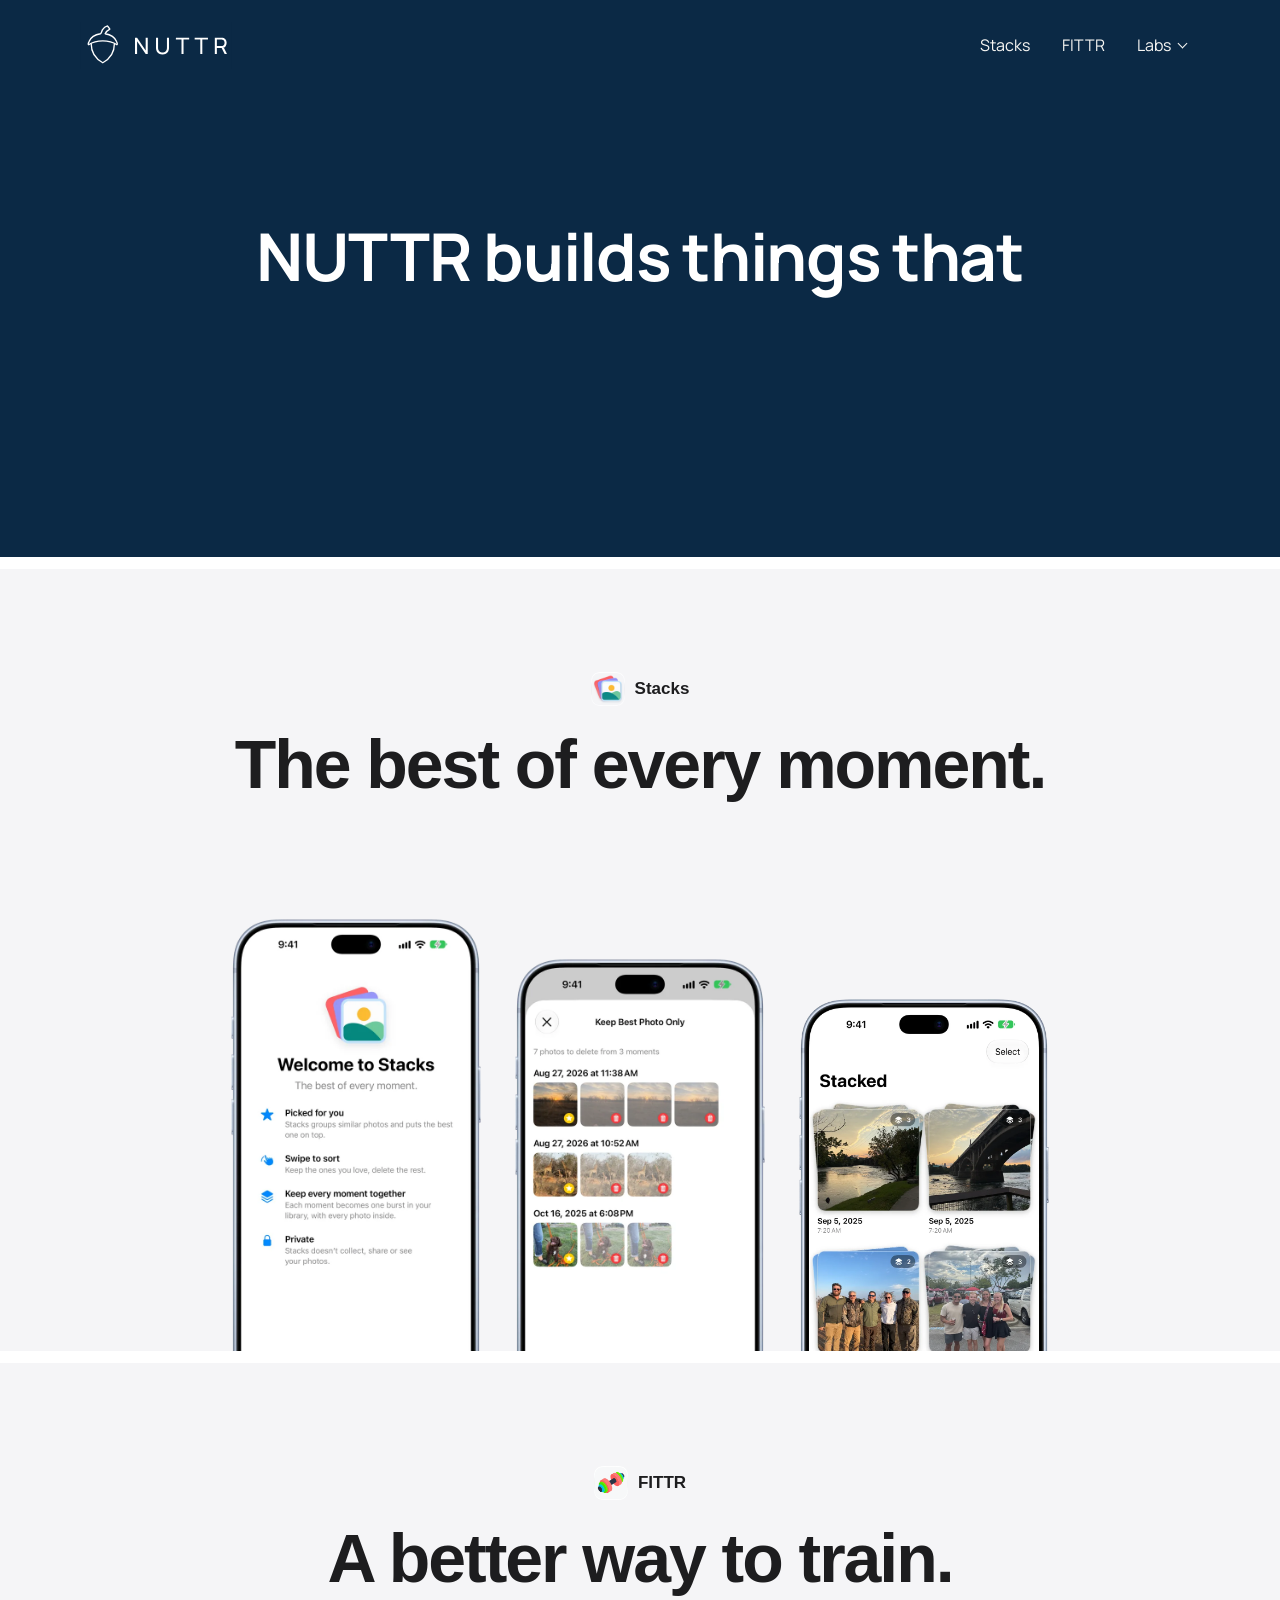
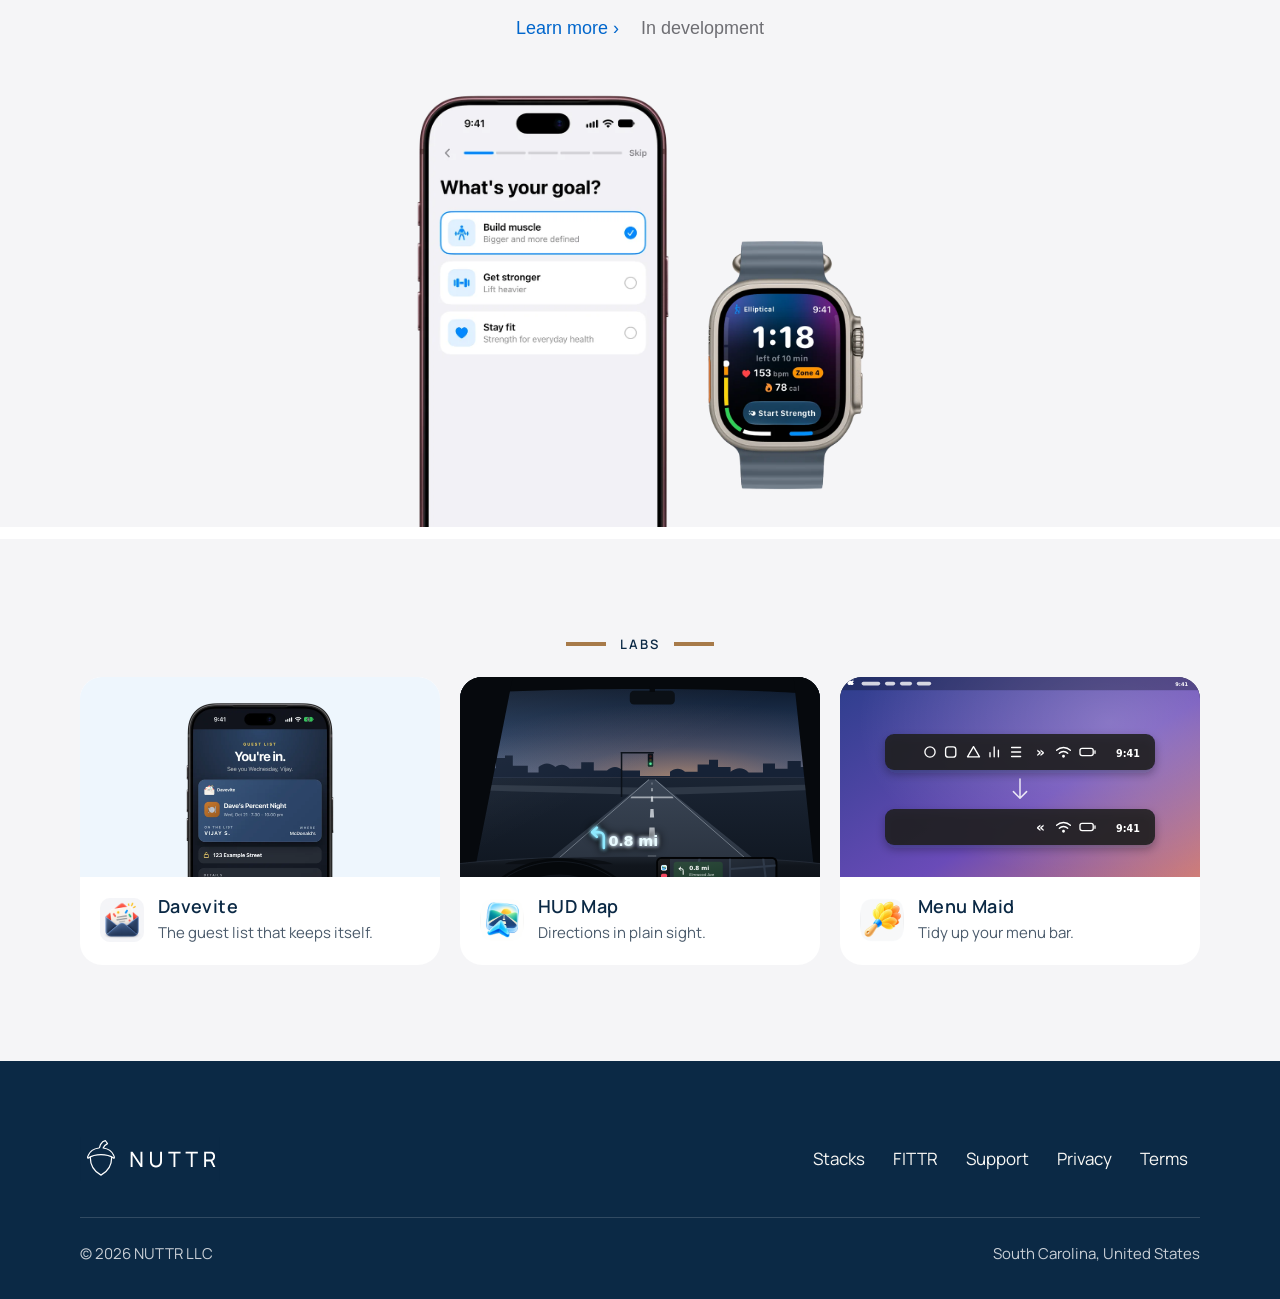
==== commit 199296a9: "Publish nuttr.co Co-Authored-By: Claude Opus 5.5 <noreply@anthropic.com>" ====
--- a/index.html
+++ b/index.html
@@ -4,25 +4,26 @@
   <meta charset="utf-8">
   <meta name="viewport" content="width=device-width, initial-scale=1">
   <title>NUTTR</title>
-  <meta name="description" content="Keep foraging. NUTTR, South Carolina. What we’re building: Stacks, now in beta.">
+  <meta name="description" content="NUTTR builds things that find your best photos, plan your workouts and more.">
   <meta name="theme-color" content="#0B2945">
   <meta name="color-scheme" content="light">
   <meta property="og:type" content="website">
   <meta property="og:site_name" content="NUTTR">
   <meta property="og:title" content="NUTTR">
-  <meta property="og:description" content="Keep foraging. What we’re building: Stacks.">
+  <meta property="og:description" content="NUTTR builds things that find your best photos, plan your workouts and more.">
   <meta property="og:url" content="https://www.nuttr.co/">
-  <meta property="og:image" content="https://www.nuttr.co/assets/share/nuttr-keep-foraging.png?v=2">
+  <meta property="og:image" content="https://www.nuttr.co/assets/share/nuttr-share.png">
   <meta property="og:image:width" content="1200">
   <meta property="og:image:height" content="630">
-  <meta property="og:image:alt" content="NUTTR. Keep foraging.">
+  <meta property="og:image:alt" content="NUTTR, with the icons of Stacks, FITTR, Davevite, HUD Map and Menu Maid.">
   <meta name="twitter:card" content="summary_large_image">
   <link rel="canonical" href="https://www.nuttr.co/">
   <link rel="icon" href="favicon.ico" sizes="32x32">
   <link rel="icon" href="favicon.svg" type="image/svg+xml">
   <link rel="apple-touch-icon" href="apple-touch-icon.png">
   <link rel="preload" href="assets/fonts/Manrope-VariableFont_wght.woff2" as="font" type="font/woff2" crossorigin>
-  <link rel="stylesheet" href="assets/css/site.css">
+  <link rel="stylesheet" href="assets/css/site.css?v=2026-10-17d">
+<script>if(!matchMedia('(prefers-reduced-motion: reduce)').matches){document.documentElement.classList.add('arrive-on');setTimeout(function(){if(!window.__arrive)document.documentElement.classList.remove('arrive-on')},3000)}</script>
 </head>
 <body class="home">
   <a class="skip-link" href="#main">Skip to main content</a>
@@ -34,47 +35,57 @@
         <ul>
           <li><a href="stacks/">Stacks</a></li>
           <li><a href="fittr/">FITTR</a></li>
+          <li class="nav-menu">
+            <details>
+              <summary>Labs</summary>
+              <ul class="nav-menu-panel">
+                <li><a href="davevite/"><img src="assets/davevite/davevite-icon.png" width="28" height="28" alt="">Davevite</a></li>
+                <li><a href="hudmap/"><img src="assets/hudmap/hudmap-icon.png" width="28" height="28" alt="">HUD Map</a></li>
+                <li><a href="menumaid/"><img src="assets/menumaid/menumaid-icon.png" width="28" height="28" alt="">Menu Maid</a></li>
+              </ul>
+            </details>
+          </li>
         </ul>
       </nav>
     </div>
   </header>
 
   <main id="main">
-    <section class="vault on-navy" aria-labelledby="home-title">
-      <div class="container vault-inner">
-        <!-- The supplied NUTTR icon paths (NUTTR_Logo_Icon_Reversed_OnNavy), unaltered, on a padded canvas so the stem tip isn't clipped. -->
-        <svg class="vault-mark" viewBox="-6 -9 112 112" width="128" height="128" aria-hidden="true" focusable="false">
-          <g fill="none" stroke="#FFFFFF" stroke-width="3.4" stroke-linejoin="round">
-            <path stroke-linecap="butt" d="M 20.336 44.49 C 20.336 67 31 84 50 94 C 69 84 79.664 67 79.664 44.49"/>
-            <path stroke-linecap="round" d="M 14 48 C 12 47 13 44 15 40 C 19 30 30 22 44 20 C 47 19 47 14 49 10 C 52 5 57 1 62 0 C 64 2 66 5 68 8 C 62 11 58 15 56 20 C 70 22 81 30 85 40 C 87 44 88 47 86 48 C 66 35 34 35 14 48 Z"/>
-          </g>
-        </svg>
-        <h1 id="home-title"><span class="line">Keep foraging.</span></h1>
+    <section class="on-navy home-hero" aria-labelledby="home-title">
+      <div class="container">
+        <h1 class="home-lead" id="home-title">NUTTR builds things that</h1>
+        <p class="home-cycle" aria-label="NUTTR builds things that find the best photo of every moment, plan every workout, fill the guest list, put each turn on the windshield and tidy up the menu bar."><span><img src="assets/stacks/stacks-icon.png" width="56" height="56" alt="">find the best photo of every moment.</span><span><img src="assets/fittr/fittr-icon.png" width="56" height="56" alt="">plan every workout.</span><span><img src="assets/davevite/davevite-icon.png" width="56" height="56" alt="">fill the guest list.</span><span><img src="assets/hudmap/hudmap-icon.png" width="56" height="56" alt="">put each turn on the windshield.</span><span><img src="assets/menumaid/menumaid-icon.png" width="56" height="56" alt="">tidy up the menu bar.</span></p>
       </div>
     </section>
 
-    <section class="growing" aria-labelledby="growing-title">
-      <div class="container container--home">
-        <h2 class="eyebrow eyebrow--center" id="growing-title">What we’re building</h2>
-        <article class="growing-card">
-          <img class="app-icon" src="assets/stacks/stacks-icon.png" width="88" height="88" alt="Stacks app icon">
-          <div>
-            <h3>Stacks</h3>
-            <p>The best of every moment. An iPhone app, now in beta.</p>
-          </div>
-          <a class="button button--primary" href="stacks/">Meet Stacks <span aria-hidden="true">→</span></a>
-        </article>
-        <article class="growing-card">
-          <img class="app-icon" src="assets/fittr/fittr-icon.png" width="88" height="88" alt="FITTR app icon">
-          <div>
-            <h3>FITTR</h3>
-            <p>A better way to train. A lifting app for iPhone and Apple Watch. In development.</p>
-          </div>
-          <a class="button button--primary" href="fittr/">Meet FITTR <span aria-hidden="true">→</span></a>
-        </article>
+    <section class="home-app home-app--stacks" aria-labelledby="stacks-title">
+      <div class="container">
+        <p class="home-app-name"><img src="assets/stacks/stacks-icon.png" width="88" height="88" alt="">Stacks</p>
+        <h2 id="stacks-title">The best of every moment.</h2>
+        <div class="home-app-links"><a class="app-store-badge" href="https://apps.apple.com/app/id6818307788"><img src="assets/badges/download-on-the-app-store.svg" width="120" height="40" alt="Download on the App Store"></a><a href="stacks/">Learn more ›</a></div>
+        <div class="home-shots"><img class="phone" src="assets/stacks/01-welcome-600.webp" width="600" height="1224" alt="Stacks on iPhone: the welcome screen."><img class="phone" src="assets/stacks/04-keep-best-photo-only-600.webp" width="600" height="1224" loading="lazy" alt="Stacks showing the photos it would keep and delete for three moments."><img class="phone" src="assets/stacks/07-stacked-900.webp" width="900" height="1836" loading="lazy" alt="Stacks showing moments already stacked."></div>
       </div>
     </section>
 
+    <section class="home-app home-app--fittr" aria-labelledby="fittr-title">
+      <div class="container">
+        <p class="home-app-name"><img src="assets/fittr/fittr-icon.png" width="88" height="88" alt="">FITTR</p>
+        <h2 id="fittr-title">A better way to train.</h2>
+        <div class="home-app-links"><a href="fittr/">Learn more ›</a><span class="home-note">In development</span></div>
+        <div class="home-shots"><img class="phone" src="assets/fittr/phone-new-user-goal-600.webp" width="600" height="1227" loading="lazy" alt="FITTR setting up a plan on iPhone: What’s your goal?, with Build muscle picked."><img class="watch" src="assets/fittr/watch-cardio-450.webp" width="450" height="720" loading="lazy" alt="FITTR on Apple Watch during an elliptical warm-up."></div>
+      </div>
+    </section>
+
+    <section class="home-labs" aria-labelledby="projects">
+      <div class="container">
+        <h2 class="eyebrow eyebrow--center" id="projects">Labs</h2>
+        <div class="home-lab-grid">
+          <a class="home-lab" href="davevite/"><div class="home-lab-pic home-lab-pic--dv"><img src="assets/davevite/guest-youre-in-600.webp" width="600" height="1227" loading="lazy" alt=""></div><div class="home-lab-text"><img src="assets/davevite/davevite-icon.png" width="88" height="88" alt=""><div><h3>Davevite</h3><p>The guest list that keeps itself.</p></div></div></a>
+          <a class="home-lab" href="hudmap/"><div class="home-lab-pic home-lab-pic--hud"><img src="assets/hudmap/drive-hud.svg" width="1200" height="760" loading="lazy" alt=""></div><div class="home-lab-text"><img src="assets/hudmap/hudmap-icon.png" width="88" height="88" alt=""><div><h3>HUD Map</h3><p>Directions in plain sight.</p></div></div></a>
+          <a class="home-lab" href="menumaid/"><div class="home-lab-pic home-lab-pic--mm"><img src="assets/menumaid/menubar-tidy.svg" width="1200" height="760" loading="lazy" alt=""></div><div class="home-lab-text"><img src="assets/menumaid/menumaid-icon.png" width="88" height="88" alt=""><div><h3>Menu Maid</h3><p>Tidy up your menu bar.</p></div></div></a>
+        </div>
+      </div>
+    </section>
   </main>
 
   <footer class="site-footer">
@@ -97,5 +108,11 @@
       </div>
     </div>
   </footer>
+  <script>
+    // Personal Projects menu: close it on a click elsewhere or Escape.
+    document.addEventListener('click', e => document.querySelectorAll('.nav-menu details[open]').forEach(d => { if (!d.contains(e.target)) d.open = false; }));
+    document.addEventListener('keydown', e => { if (e.key === 'Escape') document.querySelectorAll('.nav-menu details[open]').forEach(d => { d.open = false; }); });
+  </script>
+  <script src="assets/js/modules.js?v=2026-10-17d" defer></script>
 </body>
 </html>
--- a/assets/css/site.css
+++ b/assets/css/site.css
@@ -2276,3 +2276,3202 @@
 .s-section--gray .f-also li {
   background: #FFFFFF;
 }
+
+/* ---------- Projects and Menu Maid ----------
+   Projects: apps NUTTR built but hasn't released, shown on the homepage under the apps, with "Projects" in every
+   footer and nothing in the top bar. Menu Maid (a small Mac app, not released, October 14, 2026) is the first: its
+   page at menumaid/ is on the Stacks page system. The icon is the in-progress one from the Menu Maid project; the drawn
+   menu bar is a stand-in until there are screenshots. */
+
+.menumaid-page .s-hero-art {
+  filter: none; /* .app-icon gives the icon its corners and shadow */
+}
+
+/* The menu bar, drawn: the tidy bar, then the same bar with every icon shown. */
+.mm-demo {
+  display: grid;
+  gap: 20px;
+  width: min(100%, 440px);
+  margin: 0;
+  justify-self: center;
+}
+
+@media (min-width: 880px) {
+  .mm-demo {
+    width: clamp(400px, 38vw, 480px);
+  }
+}
+
+.mm-demo p {
+  margin: 0 0 8px;
+  font-size: 0.9375rem;
+  font-weight: 600;
+  color: var(--s-ink-2);
+}
+
+.mm-bar {
+  display: flex;
+  align-items: center;
+  justify-content: flex-end;
+  gap: clamp(12px, 2.4vw, 18px);
+  height: 44px;
+  padding: 0 18px;
+  border-radius: 12px;
+  background: #1D1D1F;
+  color: rgba(255, 255, 255, 0.92);
+  font-size: 1rem;
+  font-weight: 500;
+}
+
+.mm-bar svg {
+  flex: none;
+  width: 18px;
+  height: 18px;
+  fill: none;
+  stroke: currentColor;
+  stroke-width: 1.6;
+  stroke-linecap: round;
+  stroke-linejoin: round;
+}
+
+.mm-arrow {
+  font-size: 1.375rem;
+  line-height: 1;
+  padding-bottom: 2px;
+}
+
+.mm-glyph {
+  font-family: -apple-system, BlinkMacSystemFont, "SF Pro Display", "Helvetica Neue", Arial, sans-serif;
+  font-size: 1.5rem;
+  font-weight: 600;
+  line-height: 1;
+}
+
+.eyebrow.growing-next {
+  margin-top: clamp(44px, 5vw, 60px);
+}
+
+/* ---------- HUD Map (draft project page, 2026-10-14, local only) ----------
+   The head-up display is drawn: a dark pane with a turn arrow and the distance, then the three steps a turn travels. */
+.hudmap-page .s-hero-art {
+  filter: none; /* .app-icon gives the icon its corners and shadow */
+}
+
+.hud-demo {
+  display: grid;
+  gap: 18px;
+  width: min(100%, 440px);
+  margin: 0;
+  justify-self: center;
+}
+
+@media (min-width: 880px) {
+  .hud-demo {
+    width: clamp(400px, 38vw, 480px);
+  }
+}
+
+.hud-glass {
+  display: flex;
+  align-items: center;
+  justify-content: center;
+  gap: 22px;
+  aspect-ratio: 16 / 7;
+  border-radius: 22px;
+  background: radial-gradient(120% 140% at 50% 0%, #22344A 0%, #0E1724 60%, #070C14 100%);
+  color: #8FE3FF;
+}
+
+.hud-glass svg {
+  width: clamp(72px, 9vw, 96px);
+  height: auto;
+  fill: none;
+  stroke: currentColor;
+  stroke-width: 5;
+  stroke-linecap: round;
+  stroke-linejoin: round;
+  filter: drop-shadow(0 0 8px rgba(143, 227, 255, 0.55));
+}
+
+.hud-dist {
+  font-size: clamp(1.75rem, 1.4rem + 1.2vw, 2.375rem);
+  font-weight: 700;
+  letter-spacing: -0.01em;
+  color: #FFFFFF;
+  text-shadow: 0 0 10px rgba(143, 227, 255, 0.45);
+}
+
+.hud-chain {
+  display: flex;
+  flex-wrap: wrap;
+  align-items: center;
+  justify-content: center;
+  gap: 6px;
+  margin: 0;
+  padding: 0;
+  list-style: none;
+  font-size: 0.8125rem;
+  font-weight: 600;
+  color: var(--s-ink-2);
+}
+
+.hud-chain li {
+  padding: 5px 10px;
+  white-space: nowrap;
+  border-radius: 999px;
+  background: #FFFFFF;
+  box-shadow: 0 1px 3px rgba(0, 0, 0, 0.08);
+}
+
+.hud-chain .hud-to {
+  padding: 0;
+  background: none;
+  box-shadow: none;
+  color: #A1A1A6;
+}
+
+/* Five steps in the story: the fourth and fifth number badges, after the first three's colors. */
+.hud-steps .s-step:nth-child(4) .s-step-n {
+  background: rgba(240, 174, 40, 0.24);
+}
+
+.hud-steps .s-step:nth-child(5) .s-step-n {
+  background: rgba(48, 176, 92, 0.2);
+}
+
+@media (max-width: 420px) {
+  .hud-chain {
+    flex-direction: column;
+    gap: 2px;
+  }
+
+  .hud-chain .hud-to {
+    transform: rotate(90deg);
+  }
+}
+
+/* ---------- Personal Projects menu in the top bar (2026-10-14) ----------
+   A <details> menu after Stacks and FITTR: Menu Maid and HUD Map with their icons. "Personal" drops on phones. */
+.nav-menu {
+  position: relative;
+}
+
+.nav-menu summary {
+  display: inline-flex;
+  align-items: center;
+  gap: 8px;
+  min-height: 44px;
+  padding: 0 14px;
+  border-radius: 10px;
+  font-size: 1rem;
+  color: var(--nuttr-navy);
+  cursor: pointer;
+  list-style: none;
+}
+
+.nav-menu summary::-webkit-details-marker {
+  display: none;
+}
+
+.nav-menu summary::after {
+  content: "";
+  width: 7px;
+  height: 7px;
+  border-right: 1.6px solid currentColor;
+  border-bottom: 1.6px solid currentColor;
+  transform: translateY(-2px) rotate(45deg);
+  transition: transform 0.15s;
+}
+
+.nav-menu details[open] summary::after {
+  transform: translateY(2px) rotate(-135deg);
+}
+
+.nav-menu summary:hover {
+  background: var(--tint);
+}
+
+.nav-menu--current summary {
+  background-image: linear-gradient(var(--nuttr-acorn-tan), var(--nuttr-acorn-tan));
+  background-repeat: no-repeat;
+  background-size: calc(100% - 28px) 2px;
+  background-position: 14px calc(100% - 7px);
+}
+
+.site-header--navy .nav-menu summary {
+  color: var(--on-navy);
+}
+
+.site-header--navy .nav-menu summary:hover {
+  background-color: rgba(248, 247, 244, 0.08);
+}
+
+.nav-menu-panel {
+  position: absolute;
+  top: calc(100% + 6px);
+  right: 0;
+  z-index: 50;
+  display: grid;
+  gap: 2px;
+  min-width: 220px;
+  margin: 0;
+  padding: 8px;
+  list-style: none;
+  border: 1px solid var(--line);
+  border-radius: 16px;
+  background: var(--white);
+  box-shadow: 0 12px 32px rgba(15, 30, 50, 0.16);
+}
+
+.site-nav .nav-menu-panel a,
+.site-header--navy .site-nav .nav-menu-panel a {
+  display: flex;
+  gap: 12px;
+  align-items: center;
+  min-height: 44px;
+  padding: 6px 10px;
+  border-radius: 10px;
+  color: var(--nuttr-navy);
+  white-space: nowrap;
+}
+
+.site-nav .nav-menu-panel a:hover,
+.site-header--navy .site-nav .nav-menu-panel a:hover {
+  background: var(--tint);
+}
+
+.site-nav .nav-menu-panel a[aria-current="page"] {
+  background: var(--tint);
+  font-weight: 600;
+}
+
+.site-nav .nav-menu-panel a[aria-current="page"]::after {
+  display: none;
+}
+
+.nav-menu-panel img {
+  width: 28px;
+  height: 28px;
+  border-radius: 7px;
+}
+
+@media (max-width: 479px) {
+  .nav-long {
+    display: none;
+  }
+
+  /* Three items on the logo's row (the logo keeps its 120 px brand minimum): a smaller gap, tighter links. */
+  .site-header .container {
+    column-gap: 10px;
+  }
+
+  .site-nav ul {
+    flex-wrap: nowrap;
+    gap: 0;
+  }
+
+  .site-nav a,
+  .nav-menu summary {
+    padding: 0 8px;
+    font-size: 0.9375rem;
+  }
+
+  .nav-menu summary {
+    gap: 6px;
+  }
+
+  .site-nav a[aria-current="page"]::after {
+    right: 8px;
+    left: 8px;
+  }
+
+  .nav-menu--current summary {
+    background-size: calc(100% - 16px) 2px;
+    background-position: 8px calc(100% - 7px);
+  }
+}
+
+/* 2026-10-16: the panel is a list inside .site-nav, so the top bar's ".site-nav ul" rules reached it too and beat its
+   own layout (a row with no padding, and on phones no wrapping and a negative margin). On phones the projects sat side
+   by side and ran out of the panel. This puts the panel's own layout back, with bigger rows on phones and the panel's
+   right edge lined up with the page. The menu is called "Labs" since the same day (it was "Personal Projects", and
+   "Projects" on phones, so .nav-long is no longer used in the top bar). */
+.site-nav .nav-menu-panel {
+  display: grid;
+  gap: 2px;
+  margin: 0;
+  padding: 8px;
+}
+
+@media (max-width: 479px) {
+  .site-nav .nav-menu-panel {
+    right: 12px; /* the menu's list runs 12px into the gutter on phones */
+    min-width: 236px;
+  }
+
+  .site-nav .nav-menu-panel a {
+    min-height: 48px;
+    font-size: 1.0625rem;
+  }
+
+  .nav-menu-panel img {
+    width: 32px;
+    height: 32px;
+    border-radius: 8px;
+  }
+}
+
+/* HUD Map's story sits on a white section, so its icon tiles get a light fill. */
+.hud-story .s-icon--white {
+  background: #F2F2F5;
+}
+
+/* HUD Map's story: "Why it was hard" beside "How it came together" on a computer. */
+.hud-two {
+  display: grid;
+  gap: 36px 56px;
+}
+
+@media (min-width: 880px) {
+  .hud-two {
+    grid-template-columns: minmax(0, 1fr) minmax(0, 1fr);
+  }
+}
+
+.hud-two .s-eyebrow {
+  margin-bottom: 18px;
+}
+
+/* ---------- Personal project pages (local draft, 2026-10-16) ----------
+   HUD Map, Davevite and Menu Maid on one layout: the hero, then "A personal project." (why it was made and why it
+   won't be released) on a gray band, then the screenshots with an "Also in" list, then the details. Screenshots are
+   framed like FITTR's (drafts/frames/frame.py) and use its gallery and list. */
+
+.davevite-page .s-hero-art {
+  filter: none; /* .app-icon gives the icon its corners and shadow */
+}
+
+/* Two paragraphs in one card */
+.s-feature p + p {
+  margin-top: 0.75em;
+}
+
+/* A white section right after another white one (Menu Maid's privacy): the first one's spacing is enough. */
+.s-section.pp-follow {
+  padding-top: 0;
+}
+
+/* HUD Map's hero: a drawing from the driver's seat, with the turn on the windshield and HUD Map on the car's screen. */
+.hud-scene {
+  width: min(100%, 560px);
+  margin: 0;
+  justify-self: center;
+}
+
+.hud-scene img {
+  display: block;
+  width: 100%;
+  height: auto;
+  border-radius: 22px;
+  box-shadow: 0 1px 2px rgba(11, 18, 30, 0.08), 0 18px 40px rgba(11, 18, 30, 0.16);
+}
+
+@media (min-width: 880px) {
+  .hud-scene {
+    width: clamp(440px, 44vw, 580px);
+  }
+}
+
+/* Davevite's hero: the host's phone (burgundy) and the guest's (black) for the same night, the guest's a little lower. */
+.dv-hero {
+  display: flex;
+  align-items: flex-start;
+  justify-content: center;
+  gap: clamp(12px, 3vw, 28px);
+  width: min(100%, 470px);
+  margin: 0;
+  justify-self: center;
+}
+
+.dv-hero > .f-device {
+  width: calc(50% - clamp(6px, 1.5vw, 14px));
+}
+
+.dv-hero > .f-device + .f-device {
+  margin-top: 10%;
+}
+
+@media (min-width: 880px) {
+  .dv-hero {
+    width: clamp(400px, 38vw, 470px);
+  }
+}
+
+/* HUD Map's "Under the hood.": a dark band with the drawing of how a turn travels (assets/hudmap/how-it-works.svg),
+   the three numbered steps under it and a row of numbers. */
+.s-section.hud-how {
+  background: #0B1220;
+}
+
+.stacks-page main .hud-how h2,
+.stacks-page main .hud-how h3 {
+  color: #FFFFFF;
+}
+
+.hud-how .s-head {
+  max-width: 52rem;
+}
+
+.hud-how .s-head p:not(.s-eyebrow) {
+  color: #A3B3C6;
+}
+
+.hud-diagram {
+  margin: 0;
+}
+
+.hud-diagram img {
+  display: block;
+  width: 100%;
+  height: auto;
+  border: 1px solid #22314A;
+  border-radius: 22px;
+}
+
+.hud-legend {
+  display: grid;
+  grid-template-columns: repeat(auto-fit, minmax(min(100%, 280px), 1fr));
+  gap: 20px;
+  margin: 28px 0 0;
+  padding: 0;
+  list-style: none;
+}
+
+.hud-legend li {
+  display: grid;
+  grid-template-columns: 32px minmax(0, 1fr);
+  gap: 14px;
+  align-items: start;
+  padding: clamp(20px, 2.4vw, 26px);
+  border: 1px solid #22314A;
+  border-radius: 20px;
+  background: #121B2A;
+}
+
+.hud-num {
+  display: grid;
+  place-items: center;
+  width: 30px;
+  height: 30px;
+  border-radius: 50%;
+  background: #8FE9FF;
+  color: #0B1220;
+  font-size: 0.9375rem;
+  font-weight: 700;
+}
+
+.hud-kicker {
+  margin: 4px 0 2px;
+  font-size: 0.8125rem;
+  font-weight: 600;
+  letter-spacing: 0.02em;
+  color: #8FE9FF;
+}
+
+.hud-legend h3 {
+  margin: 0 0 8px;
+}
+
+.hud-legend p:last-child {
+  margin: 0;
+  color: #A3B3C6;
+}
+
+.hud-specs {
+  display: grid;
+  grid-template-columns: repeat(auto-fit, minmax(min(100%, 220px), 1fr));
+  gap: 20px;
+  margin: clamp(32px, 4vw, 48px) 0 0;
+  padding-top: clamp(24px, 3vw, 32px);
+  border-top: 1px solid #22314A;
+}
+
+.hud-specs dt {
+  font-size: clamp(1.75rem, 1.3rem + 1.6vw, 2.5rem);
+  font-weight: 700;
+  letter-spacing: -0.02em;
+  line-height: 1.1;
+  color: #8FE9FF;
+}
+
+.hud-specs dd {
+  margin: 6px 0 0;
+  font-size: 0.9375rem;
+  line-height: 1.4;
+  color: #A3B3C6;
+}
+
+
+/* Davevite's features, after its few screenshots. */
+.dv-features {
+  margin-top: clamp(48px, 6vw, 72px);
+}
+
+/* ---------- Homepage (draft, 2026-10-16) ----------
+   Davis picked header 3 from the mockups ("that slids through tahts soooo cool"): a navy top where one line changes
+   from project to project, then Stacks and FITTR each across the whole width, then Labs with a picture each. NUTTR isn't
+   only apps (Davis: "its really just around solving problems"), so the line says "builds things". */
+
+.home-hero {
+  padding-block: clamp(72px, 10vw, 128px);
+  text-align: center;
+}
+
+.home-hero .home-lead {
+  margin: 0;
+  font-size: clamp(2.25rem, 1.4rem + 3.4vw, 4.25rem);
+  font-weight: 700;
+  letter-spacing: -0.02em;
+  line-height: 1.1;
+  color: #FFFFFF;
+}
+
+.home-cycle {
+  position: relative;
+  height: 1.3em;
+  margin-top: clamp(14px, 2vw, 26px);
+  font-size: clamp(1.5rem, 1.1rem + 2.4vw, 3.25rem);
+  font-weight: 700;
+  letter-spacing: -0.02em;
+}
+
+.home-cycle span {
+  position: absolute;
+  inset: 0;
+  display: flex;
+  justify-content: center;
+  align-items: center;
+  gap: 0.35em;
+  white-space: nowrap;
+  color: #8FD2FF;
+  opacity: 0;
+  animation: home-cycle 13s infinite;
+}
+
+.home-cycle span:nth-child(2) { animation-delay: 2.6s; }
+.home-cycle span:nth-child(3) { animation-delay: 5.2s; }
+.home-cycle span:nth-child(4) { animation-delay: 7.8s; }
+.home-cycle span:nth-child(5) { animation-delay: 10.4s; }
+
+/* Centered on the capital height, the way Apple's symbols sit beside text (Davis, October 17: "the icons on the
+   flipper still arent cenetered with the text in every case"; centering on all the ink, descenders included, left
+   them about 0.1em low). */
+.home-cycle img {
+  position: relative;
+  top: 0.026em;
+  width: 1.1em;
+  height: 1.1em;
+  border-radius: 24%;
+}
+
+@keyframes home-cycle {
+  0% { opacity: 0; transform: translateY(14px); }
+  4% { opacity: 1; transform: none; }
+  17% { opacity: 1; transform: none; }
+  21% { opacity: 0; transform: translateY(-14px); }
+  100% { opacity: 0; }
+}
+
+@media (prefers-reduced-motion: reduce) {
+  .home-cycle span { animation: none; }
+  .home-cycle span:first-child { opacity: 1; }
+}
+
+/* The long lines wrap on phones, so the line gets room for two rows there. */
+@media (max-width: 599px) {
+  .home-cycle { height: 2.7em; font-size: 1.625rem; line-height: 1.3; }
+  .home-cycle span { display: block; white-space: normal; text-align: center; }
+  .home-cycle img { top: 0; display: inline-block; margin-right: 0.3em; vertical-align: -0.209em; }
+}
+
+/* Each app gets the whole width: its name, its tagline as the headline, its links and its screens rising from the
+   bottom. Stacks first and biggest, since it's the public app (Davis). Apple's bezels: upright, no overlap. */
+.home-app {
+  overflow: hidden;
+  padding-block: clamp(64px, 8vw, 104px) 0;
+  text-align: center;
+  color: #1D1D1F;
+  font-family: -apple-system, BlinkMacSystemFont, "SF Pro Display", "Helvetica Neue", Arial, sans-serif;
+}
+
+/* Each section is a gray panel with a white gap above it, as on Apple's homepage (Davis, October 17: "notice how
+   apple has more firm lines like this"). */
+.home main { background: #FFFFFF; }
+.home-app,
+.home-labs { margin-top: 12px; background: #F5F5F7; }
+
+.home-app-name {
+  display: inline-flex;
+  gap: 10px;
+  align-items: center;
+  margin: 0;
+  font-size: 1.0625rem;
+  font-weight: 600;
+}
+
+.home-app-name img {
+  width: 34px;
+  height: 34px;
+  border-radius: 8px;
+}
+
+.home .home-app h2 {
+  margin: 14px 0 0;
+  font-family: inherit;
+  font-size: clamp(2.5rem, 1.6rem + 3.6vw, 4.25rem);
+  line-height: 1.05;
+  letter-spacing: -0.03em;
+  color: #1D1D1F;
+}
+
+.home-app-links {
+  display: flex;
+  flex-wrap: wrap;
+  gap: 12px 22px;
+  justify-content: center;
+  align-items: center;
+  margin-top: 20px;
+  font-size: 1.125rem;
+}
+
+.home-app-links a {
+  color: #0066CC;
+  text-decoration: none;
+}
+
+.home-app-links .home-button {
+  padding: 11px 22px;
+  border-radius: 999px;
+  background: #0071E3;
+  color: #FFFFFF;
+}
+
+.home-app-links .home-note {
+  color: #6E6E73;
+}
+
+.home-shots {
+  display: flex;
+  justify-content: center;
+  align-items: flex-start;
+  gap: clamp(14px, 2.5vw, 28px);
+  height: clamp(300px, 34vw, 470px);
+  margin-top: clamp(32px, 4vw, 48px);
+  overflow: hidden;
+}
+
+.home-shots .phone { width: clamp(150px, 20vw, 260px); }
+.home-shots .phone + .phone { margin-top: 40px; }
+.home-shots .phone + .phone + .phone { margin-top: 80px; }
+.home-shots .watch { width: clamp(100px, 13vw, 170px); margin-top: clamp(80px, 11vw, 140px); }
+
+@media (max-width: 599px) {
+  .home-shots .phone:nth-child(3) { display: none; }
+}
+
+/* Labs: a picture and a line for each project. */
+.home-labs {
+  padding-block: clamp(56px, 8vw, 96px);
+}
+
+.home-labs .eyebrow {
+  margin-bottom: 24px;
+}
+
+.home-lab-grid {
+  display: grid;
+  grid-template-columns: repeat(auto-fit, minmax(min(100%, 280px), 1fr));
+  gap: 20px;
+}
+
+.home-lab {
+  display: block;
+  overflow: hidden;
+  border-radius: 22px;
+  background: #FFFFFF;
+  text-decoration: none;
+  color: var(--nuttr-navy);
+}
+
+.home-lab-pic {
+  display: grid;
+  place-items: center;
+  height: 200px;
+  overflow: hidden;
+  background: #0B1220;
+}
+
+.home-lab-pic--dv { align-items: start; padding-top: 24px; background: #EEF6FD; }
+.home-lab-pic--dv img { width: 150px; }
+.home-lab-pic--hud img { width: 100%; height: 100%; object-fit: cover; }
+.home-lab-pic--mm img { width: 100%; height: 100%; object-fit: cover; }
+
+.home-lab-text {
+  display: flex;
+  gap: 14px;
+  align-items: center;
+  padding: 18px 20px 20px;
+}
+
+.home-lab-text img {
+  width: 44px;
+  height: 44px;
+  border-radius: 10px;
+}
+
+.home .home-lab-text h3 {
+  margin: 0;
+  font-size: 1.125rem;
+}
+
+.home-lab-text p {
+  margin: 2px 0 0;
+  font-size: 0.9375rem;
+  color: var(--text-muted);
+}
+
+/* ---------- Bento feature grids (2026-10-16) ----------
+   Feature lists as a grid of tiles, from Davis's pick of the mockups ("holy crap I love that"). The big tiles show the
+   feature itself (a text, a reminder, a count); the smaller extras share an "And more" tile. Each app colors its own
+   tiles below the shared part. Apple's device frames stay whole: never cropped, tilted or overlapped. */
+
+.bento {
+  display: grid;
+  grid-template-columns: repeat(4, minmax(0, 1fr));
+  grid-auto-rows: minmax(190px, auto);
+  gap: 16px;
+}
+
+.bento-t {
+  position: relative;
+  overflow: hidden;
+  padding: 24px;
+  border-radius: 26px;
+  background: var(--s-bg-2);
+}
+
+/* :where() keeps this weak, so each app's tile colors still win */
+:where(.s-section--gray) .bento-t {
+  background: #FFFFFF;
+}
+
+.bento-t--wide {
+  grid-column: span 2;
+}
+
+.bento-t--hero {
+  grid-column: span 2;
+  grid-row: span 2;
+}
+
+.stacks-page main .bento-t h3 {
+  margin: 0 0 6px;
+  font-size: 1.125rem;
+}
+
+.bento-t p {
+  margin: 0;
+  font-size: 0.9375rem;
+  line-height: 1.45;
+  color: var(--s-ink-2);
+}
+
+/* A small label over a tile's heading */
+.bento-t .bento-k {
+  margin-bottom: 14px;
+  font-size: 0.8125rem;
+  font-weight: 700;
+  letter-spacing: 0.04em;
+  text-transform: uppercase;
+}
+
+/* One big number */
+.bento-t .bento-num {
+  margin: 6px 0 4px;
+  font-size: 3.25rem;
+  font-weight: 700;
+  line-height: 1.1;
+  letter-spacing: -0.03em;
+  color: var(--s-ink);
+}
+
+.bento-num span {
+  margin-left: 6px;
+  font-size: 1.25rem;
+}
+
+/* And more: the smaller features as chips with a line icon */
+.bento-more {
+  display: flex;
+  flex-wrap: wrap;
+  gap: 8px;
+  margin: 12px 0 0;
+  padding: 0;
+  list-style: none;
+}
+
+.bento-more li {
+  display: inline-flex;
+  gap: 8px;
+  align-items: center;
+  padding: 9px 14px;
+  border-radius: 999px;
+  background: #FFFFFF;
+  font-size: 0.9375rem;
+  font-weight: 600;
+}
+
+:where(.s-section--gray) .bento-more li {
+  background: var(--s-bg-2);
+}
+
+.bento-more svg {
+  flex: none;
+  width: 18px;
+  height: 18px;
+  fill: none;
+  stroke: var(--s-blue);
+  stroke-width: 1.8;
+  stroke-linecap: round;
+  stroke-linejoin: round;
+}
+
+@media (max-width: 900px) {
+  .bento { grid-template-columns: repeat(2, minmax(0, 1fr)); }
+}
+
+@media (max-width: 599px) {
+  .bento { grid-template-columns: minmax(0, 1fr); }
+  .bento-t--wide,
+  .bento-t--hero { grid-column: auto; grid-row: auto; }
+}
+
+/* Davevite: its own navy, cream and red. */
+.dv-any {
+  display: grid;
+  grid-template-columns: minmax(0, 1fr) 200px;
+  gap: 12px;
+  align-items: center;
+  background: #FFF9EF;
+}
+
+.stacks-page main .dv-any h3 {
+  font-size: clamp(2rem, 1.4rem + 1.6vw, 2.5rem);
+  line-height: 1.05;
+  letter-spacing: -0.03em;
+  color: #1F2840;
+}
+
+.dv-any p:last-child {
+  margin-top: 10px;
+  font-size: 1.0625rem;
+}
+
+.dv-any .f-device {
+  width: 200px;
+}
+
+.dv-texts {
+  background: #1F2840;
+}
+
+.stacks-page main .dv-texts h3,
+.dv-texts .bento-k {
+  color: #FFF9EF;
+}
+
+.dv-texts p {
+  color: #C9CFD6;
+}
+
+/* The typing dots and the message share one spot, so nothing moves when one becomes the other */
+.dv-thread {
+  display: grid;
+  justify-items: end;
+  align-items: end;
+  margin-top: 14px;
+}
+
+.dv-thread > * {
+  grid-area: 1 / 1;
+}
+
+.dv-texts .dv-bubble {
+  max-width: 330px;
+  margin: 0;
+  padding: 12px 15px;
+  border-radius: 20px 20px 6px 20px;
+  background: #34C759;
+  color: #FFFFFF;
+  line-height: 1.35;
+}
+
+.dv-bubble span {
+  opacity: 0.9;
+}
+
+.dv-timer {
+  background: linear-gradient(160deg, #FFF4DD, #FFE5B3);
+}
+
+.dv-timer .bento-num {
+  color: #A86A00;
+}
+
+/* Reminders: a notification */
+.dv-rem {
+  background: linear-gradient(160deg, #EEF6FD, #DCEBFA);
+}
+
+.dv-note {
+  display: grid;
+  grid-template-columns: 34px minmax(0, 1fr);
+  gap: 10px;
+  align-items: center;
+  margin-bottom: 16px;
+  padding: 10px 12px;
+  border-radius: 16px;
+  background: rgba(255, 255, 255, 0.85);
+  box-shadow: 0 6px 18px rgba(31, 40, 64, 0.12);
+  font-size: 0.8125rem;
+  line-height: 1.3;
+  color: #1D1D1F;
+}
+
+.dv-note img {
+  width: 34px;
+  height: 34px;
+  border-radius: 8px;
+}
+
+.dv-note b {
+  display: block;
+}
+
+/* Questions: the answers so far */
+.dv-bars {
+  display: grid;
+  gap: 8px;
+  margin: 14px 0 12px;
+}
+
+.bento-t .dv-bars p {
+  position: relative;
+  display: flex;
+  justify-content: space-between;
+  padding: 8px 12px;
+  border-radius: 10px;
+  background: #FFFFFF;
+  font-size: 0.875rem;
+  font-weight: 600;
+  color: #1D1D1F;
+}
+
+.dv-bars i {
+  position: absolute;
+  inset: 0 auto 0 0;
+  border-radius: 10px;
+  background: rgba(229, 72, 77, 0.16);
+}
+
+.dv-bars span,
+.dv-bars b {
+  position: relative;
+}
+
+/* Who came: faces, with the no-show faded */
+.dv-faces {
+  display: flex;
+  margin-bottom: 14px;
+}
+
+.dv-faces i {
+  display: grid;
+  place-items: center;
+  width: 36px;
+  height: 36px;
+  margin-right: -7px;
+  border: 3px solid var(--s-bg-2);
+  border-radius: 50%;
+  color: #FFFFFF;
+  font-size: 0.6875rem;
+  font-style: normal;
+  font-weight: 700;
+}
+
+/* The no-show: a solid light gray, not see-through, so the face beside it doesn't show through */
+.dv-faces i.out {
+  background: #DADDE3;
+  color: #8E8E93;
+}
+
+.dv-came .bento-num {
+  font-size: 3rem;
+  color: #1F2840;
+}
+
+/* Group links: names to tap */
+.dv-links {
+  background: #FFF9EF;
+}
+
+.dv-chips {
+  display: flex;
+  flex-wrap: wrap;
+  gap: 6px;
+  margin: 0 0 14px;
+  padding: 0;
+  list-style: none;
+}
+
+.dv-chips li {
+  padding: 6px 10px;
+  border-radius: 10px;
+  background: #FFFFFF;
+  box-shadow: 0 1px 2px rgba(0, 0, 0, 0.06);
+  font-size: 0.8125rem;
+  font-weight: 600;
+  color: #1F2840;
+}
+
+.dv-chips em {
+  margin-left: 6px;
+  font-style: normal;
+  color: #30A46C;
+}
+
+.dv-chips em.m {
+  color: #B07D00;
+}
+
+/* A picture in Messages */
+.dv-pic {
+  display: grid;
+  grid-template-columns: 1.15fr 1fr;
+  gap: 18px;
+  align-items: center;
+  background: #C96812; /* the link picture's orange (Dave's Percent Night); it was red for Movie night's */
+}
+
+.dv-pic img {
+  display: block;
+  width: 100%;
+  height: auto;
+  border-radius: 14px;
+  box-shadow: 0 10px 24px rgba(0, 0, 0, 0.2);
+}
+
+.stacks-page main .dv-pic h3 {
+  color: #FFFFFF;
+}
+
+.dv-pic p {
+  color: #FFF4EA;
+}
+
+/* On the gray band, the rows and faces that were white or gray switch to match the white tiles. */
+:where(.s-section--gray) .bento-t .dv-bars p {
+  background: var(--s-bg-2);
+}
+
+:where(.s-section--gray) .dv-faces i {
+  border-color: #FFFFFF;
+}
+
+/* On a phone the hero keeps only the host's phone: the guest's page is in the "Any phone." tile just below (Davis:
+   "a lot of imges in a close space on mobile"). */
+@media (max-width: 599px) {
+  .dv-hero > .f-device + .f-device { display: none; }
+  .dv-hero > .f-device { width: min(64%, 250px); }
+}
+
+/* On a phone the guest's phone gets smaller, so "Any phone." keeps to one line. */
+@media (max-width: 599px) {
+  .dv-any { grid-template-columns: minmax(0, 1fr) 120px; }
+  .stacks-page main .dv-any h3 { font-size: 1.75rem; }
+  .dv-any .f-device { width: 120px; }
+  .dv-pic { grid-template-columns: minmax(0, 1fr); }
+}
+
+/* On the narrowest screens (under 380 px) the guest's phone goes under the words, so nothing runs behind it. */
+@media (max-width: 379px) {
+  .dv-any { grid-template-columns: minmax(0, 1fr); }
+  .dv-any .f-device { width: min(62%, 200px); justify-self: center; }
+}
+/* end: Bento feature grids (2026-10-16) */
+
+/* ---------- Bento: Stacks (draft, 2026-10-16) ----------
+   "Sort smarter, not photo by photo." as a grid (Davis: "too many sreenshots ... add a bento"). The menus are drawn
+   with the app's own words; the two rows of photos are cut from screenshot 26, star and trash badges included. */
+
+/* Keep only the best: two moments, each with its best photo starred and the rest marked for deleting */
+.st-keep {
+  display: grid;
+  grid-template-columns: minmax(0, 1.3fr) minmax(0, 1fr);
+  gap: 22px;
+  align-items: center;
+  background: #FFFFFF; /* the photo rows are cut from a white screen */
+}
+
+.bento-t .st-rows p {
+  margin: 0 0 6px;
+  font-size: 0.8125rem;
+  font-weight: 600;
+  color: var(--s-ink);
+}
+
+.st-rows img {
+  display: block;
+  width: 100%;
+  height: auto;
+}
+
+.bento-t .st-rows img + p {
+  margin-top: 14px;
+}
+
+.st-keep p + p {
+  margin-top: 6px;
+}
+
+/* An iOS menu */
+.st-menu {
+  margin: 0 0 16px;
+  padding: 4px 0;
+  border-radius: 16px;
+  background: #FFFFFF;
+  box-shadow: 0 1px 2px rgba(0, 0, 0, 0.06), 0 10px 26px rgba(29, 29, 31, 0.12);
+  list-style: none;
+}
+
+.st-menu li {
+  display: grid;
+  grid-template-columns: 16px minmax(0, 1fr);
+  gap: 9px;
+  align-items: center;
+  padding: 5px 12px;
+  font-size: 0.8125rem;
+  line-height: 1.25;
+  color: var(--s-ink);
+}
+
+.st-menu li + li.st-line {
+  margin-top: 4px;
+  padding-top: 9px;
+  border-top: 1px solid var(--s-line);
+}
+
+.st-menu svg {
+  width: 16px;
+  height: 16px;
+  fill: none;
+  stroke: currentColor;
+  stroke-width: 1.7;
+  stroke-linecap: round;
+  stroke-linejoin: round;
+}
+
+.st-menu .st-red {
+  color: #FF3B30;
+}
+
+.st-sort {
+  background: var(--s-sky-bg);
+}
+
+.st-hold {
+  background: #F1F1FE;
+}
+
+.st-clear {
+  background: #FFF1F1;
+}
+
+/* Stack in batches: the buttons under three selected moments */
+.st-buttons {
+  display: grid;
+  gap: 6px;
+  margin-bottom: 16px;
+}
+
+.st-buttons span {
+  padding: 8px 12px;
+  border-radius: 999px;
+  background: #EDEDF0;
+  font-size: 0.8125rem;
+  font-weight: 600;
+  text-align: center;
+  color: var(--s-ink);
+}
+
+.st-buttons .st-blue {
+  background: var(--s-blue);
+  color: #FFFFFF;
+}
+
+.st-buttons .st-red {
+  color: #FF3B30;
+}
+
+/* Keep Best Photo Only, done: what was deleted and kept */
+.st-space {
+  background: #ECF8F1;
+}
+
+.st-done {
+  display: flex;
+  gap: 28px;
+  margin: 4px 0 14px;
+}
+
+.st-done div {
+  text-align: center;
+}
+
+.bento-t .st-done b {
+  display: block;
+  font-size: 2.5rem;
+  line-height: 1.05;
+  letter-spacing: -0.02em;
+  color: var(--s-ink);
+}
+
+.bento-t .st-done span {
+  display: block;
+  font-size: 0.875rem;
+  color: var(--s-ink-2);
+}
+
+.bento-t .st-done em {
+  display: block;
+  font-size: 0.875rem;
+  font-style: normal;
+  font-weight: 600;
+  color: #2C7A52;
+}
+
+/* Stacked: the sheet after stacking several moments */
+.st-stacked {
+  background: #FFF7E6;
+}
+
+.st-sheet {
+  display: grid;
+  justify-items: center;
+  gap: 2px;
+  margin-bottom: 16px;
+  padding: 14px;
+  border-radius: 20px;
+  background: #FFFFFF;
+  box-shadow: 0 10px 26px rgba(29, 29, 31, 0.1);
+}
+
+.st-sheet i {
+  display: grid;
+  place-items: center;
+  width: 32px;
+  height: 32px;
+  margin-bottom: 4px;
+  border-radius: 50%;
+  background: #34C759;
+}
+
+.st-sheet i svg {
+  width: 18px;
+  height: 18px;
+  fill: none;
+  stroke: #FFFFFF;
+  stroke-width: 2.6;
+  stroke-linecap: round;
+  stroke-linejoin: round;
+}
+
+.st-sheet b {
+  font-size: 1rem;
+}
+
+.st-sheet span {
+  font-size: 0.8125rem;
+  color: var(--s-ink-2);
+}
+
+.st-sheet .st-done-button {
+  justify-self: stretch;
+  margin-top: 8px;
+  padding: 7px;
+  border-radius: 999px;
+  background: var(--s-blue);
+  font-size: 0.875rem;
+  font-weight: 600;
+  text-align: center;
+  color: #FFFFFF;
+}
+
+@media (max-width: 599px) {
+  .st-keep { grid-template-columns: minmax(0, 1fr); }
+}
+/* end: Bento: Stacks (draft, 2026-10-16) */
+
+/* ---------- Bento: HUD Map (draft, 2026-10-16) ----------
+   "Also in HUD Map" as a grid (Davis: "we can reduce the screenshots on the hud map too for the bento"). The glass uses
+   the hero drawing's cyan; the turn card, banners and buttons are drawn from the app's own screens and words, on the
+   screenshots' drive to Riverbanks Zoo. */
+
+/* Turns on the glass: the arrows the head-up display can show */
+.hm-glass {
+  display: flex;
+  flex-direction: column;
+  justify-content: space-between;
+  background: radial-gradient(120% 90% at 50% 20%, #1A2A44 0%, #0B1220 70%);
+}
+
+.stacks-page main .hm-glass h3 {
+  color: #FFFFFF;
+}
+
+.hm-glass p {
+  color: #A3B3C6;
+}
+
+.hm-glass svg {
+  fill: none;
+  stroke: #8FE9FF;
+  stroke-linecap: round;
+  stroke-linejoin: round;
+  filter: drop-shadow(0 0 6px rgba(143, 233, 255, 0.75));
+}
+
+.hm-turn {
+  display: block;
+  width: 132px;
+  height: 150px;
+  margin: 10px auto 18px;
+  stroke-width: 5.5;
+}
+
+.hm-set {
+  display: flex;
+  flex-wrap: wrap;
+  justify-content: center;
+  gap: 14px;
+  margin: 0 0 22px;
+  padding: 0;
+  list-style: none;
+}
+
+.hm-set svg {
+  width: 30px;
+  height: 30px;
+  stroke-width: 2;
+  opacity: 0.8;
+}
+
+/* Follows the drive: the app's dark green turn card */
+.hm-follow {
+  background: #1B382F;
+}
+
+.hm-follow .bento-num {
+  color: #FFFFFF;
+}
+
+.stacks-page main .hm-follow h3 {
+  color: #FFFFFF;
+}
+
+.hm-follow p {
+  color: #B9CFC6;
+}
+
+.bento-t .hm-card {
+  display: inline-flex;
+  gap: 10px;
+  align-items: center;
+  margin-bottom: 16px;
+  padding: 12px 16px;
+  border-radius: 16px;
+  background: #1B382F;
+  font-size: 1rem;
+  font-weight: 600;
+  color: #FFFFFF;
+}
+
+.hm-spin {
+  width: 16px;
+  height: 16px;
+  border: 2.5px solid rgba(255, 255, 255, 0.3);
+  border-top-color: #FFFFFF;
+  border-radius: 50%;
+}
+
+/* Faster Route: the banner under the turn card */
+.hm-traffic {
+  display: grid;
+  grid-template-columns: minmax(0, 1.15fr) minmax(0, 1fr);
+  gap: 22px;
+  align-items: center;
+  background: linear-gradient(160deg, #EEF6FD, #DCEBFA);
+}
+
+.hm-banner {
+  padding: 14px;
+  border-radius: 20px;
+  background: #FFFFFF;
+  box-shadow: 0 10px 26px rgba(11, 18, 32, 0.12);
+}
+
+.hm-banner b {
+  display: block;
+  font-size: 1rem;
+}
+
+.hm-banner > span {
+  display: block;
+  margin-top: 2px;
+  font-size: 0.875rem;
+  color: var(--s-ink-2);
+}
+
+.hm-buttons {
+  display: grid;
+  grid-template-columns: 1fr 1fr;
+  gap: 8px;
+  margin-top: 12px;
+}
+
+.hm-buttons span,
+.hm-go span {
+  padding: 9px 10px;
+  border-radius: 999px;
+  background: #EDEDF0;
+  font-size: 0.875rem;
+  font-weight: 600;
+  text-align: center;
+  color: var(--s-ink);
+}
+
+.hm-buttons .hm-blue,
+.hm-go .hm-blue {
+  background: #0A84FF;
+  color: #FFFFFF;
+}
+
+/* Find Nearby: the categories and the closest gas */
+.hm-chips {
+  display: flex;
+  flex-wrap: wrap;
+  gap: 8px;
+  margin-bottom: 12px;
+}
+
+.hm-chips span {
+  display: inline-flex;
+  gap: 6px;
+  align-items: center;
+  padding: 7px 13px;
+  border-radius: 999px;
+  background: #FFFFFF;
+  box-shadow: 0 1px 2px rgba(0, 0, 0, 0.08);
+  font-size: 0.875rem;
+  font-weight: 600;
+}
+
+.hm-chips .hm-on {
+  background: #0A84FF;
+  color: #FFFFFF;
+}
+
+.hm-nearby svg,
+.hm-places svg,
+.hm-carplay svg {
+  width: 16px;
+  height: 16px;
+  fill: none;
+  stroke: currentColor;
+  stroke-width: 1.9;
+  stroke-linecap: round;
+  stroke-linejoin: round;
+}
+
+.hm-row {
+  display: grid;
+  grid-template-columns: 34px minmax(0, 1fr) auto;
+  gap: 12px;
+  align-items: center;
+  margin-bottom: 18px;
+  padding: 10px 14px;
+  border-radius: 16px;
+  background: #FFFFFF;
+  box-shadow: 0 1px 2px rgba(0, 0, 0, 0.06);
+}
+
+.hm-row + .hm-row {
+  margin-top: -10px;
+}
+
+.hm-row i {
+  display: grid;
+  place-items: center;
+  width: 34px;
+  height: 34px;
+  border-radius: 50%;
+  color: #FFFFFF;
+}
+
+.bento-t .hm-row b {
+  display: block;
+  font-size: 0.9375rem;
+  color: var(--s-ink);
+}
+
+.bento-t .hm-row span {
+  display: block;
+  overflow: hidden;
+  font-size: 0.8125rem;
+  white-space: nowrap;
+  text-overflow: ellipsis;
+  color: var(--s-ink-2);
+}
+
+.bento-t .hm-row em {
+  display: inline-flex;
+  gap: 5px;
+  align-items: center;
+  font-size: 0.8125rem;
+  font-style: normal;
+  font-weight: 600;
+  color: var(--s-ink-2);
+}
+
+.bento-t .hm-row .hm-dir {
+  padding: 6px 11px;
+  border-radius: 999px;
+  background: #0A84FF;
+  color: #FFFFFF;
+}
+
+/* CarPlay: the Dashboard's Home and Work */
+.hm-carplay {
+  display: grid;
+  grid-template-columns: minmax(0, 1fr) minmax(0, 1fr);
+  gap: 22px;
+  align-items: center;
+}
+
+.hm-dash {
+  display: grid;
+  gap: 10px;
+  padding: 16px;
+  border-radius: 22px;
+  background: linear-gradient(160deg, #1C2636, #0F1520);
+}
+
+.hm-dash > div {
+  display: flex;
+  gap: 12px;
+  align-items: center;
+  padding: 10px 12px;
+  border-radius: 14px;
+  background: rgba(255, 255, 255, 0.1);
+  font-size: 1rem;
+  font-weight: 600;
+  color: #FFFFFF;
+}
+
+.hm-dash i {
+  display: grid;
+  place-items: center;
+  width: 34px;
+  height: 34px;
+  border-radius: 50%;
+}
+
+/* The passenger's screen */
+.hm-passenger {
+  display: grid;
+  grid-template-columns: minmax(0, 1.25fr) minmax(0, 1fr);
+  gap: 22px;
+  align-items: center;
+  background: #FFF7E6;
+}
+
+.hm-pass {
+  padding: 16px;
+  border-radius: 20px;
+  background: #FFFFFF;
+  box-shadow: 0 10px 26px rgba(11, 18, 32, 0.1);
+}
+
+.hm-pass b {
+  display: block;
+  font-size: 1.25rem;
+  letter-spacing: -0.01em;
+}
+
+.hm-pass > span {
+  display: block;
+  margin: 2px 0 12px;
+  font-size: 0.8125rem;
+  color: var(--s-ink-2);
+}
+
+.hm-pass div {
+  display: grid;
+  grid-template-columns: repeat(3, minmax(0, 1fr));
+  gap: 6px;
+}
+
+.hm-pass div span {
+  padding: 8px 4px;
+  border-radius: 12px;
+  background: #EDEDF0;
+  font-size: 0.75rem;
+  white-space: nowrap;
+  font-weight: 600;
+  text-align: center;
+}
+
+/* The watch's arrival and the 3D map: the drawing beside the words */
+.hm-arrival,
+.hm-3d {
+  display: grid;
+  grid-template-columns: minmax(0, 1fr) minmax(0, 1fr);
+  gap: 22px;
+  align-items: center;
+}
+
+.hm-arrival {
+  background: #EEF0F3;
+}
+
+.hm-watch {
+  margin: 0;
+  padding: 12px;
+  border-radius: 26px;
+  background: #000000;
+  color: #FFFFFF;
+}
+
+.hm-trip {
+  padding: 16px 12px;
+  text-align: center;
+}
+
+.bento-t .hm-trip span {
+  display: block;
+  font-size: 0.8125rem;
+  font-weight: 600;
+  color: #A1A1A6;
+}
+
+.hm-trip strong {
+  display: block;
+  font-size: 1.75rem;
+  letter-spacing: -0.02em;
+}
+
+.bento-t .hm-trip em {
+  display: block;
+  font-size: 0.875rem;
+  font-style: normal;
+  font-weight: 600;
+  color: #30D158;
+}
+
+/* 3D map: a road with buildings and the car's arrow */
+.hm-3d svg {
+  display: block;
+  width: 100%;
+  height: auto;
+  border-radius: 16px;
+}
+
+@media (max-width: 599px) {
+  .hm-traffic,
+  .hm-carplay,
+  .hm-passenger,
+  .hm-arrival,
+  .hm-3d { grid-template-columns: minmax(0, 1fr); }
+}
+/* end: Bento: HUD Map (draft, 2026-10-16) */
+
+/* ---------- Bento: FITTR (draft, 2026-10-16) ----------
+   "Also in FITTR" as a grid (Davis: "change all teh features on all the pages that have one to the bento"). Colors from
+   the icon: coral, lime, cyan and the dark bar. The lists, buttons and numbers are drawn from the app's own screens and
+   the Push day in the marketing screenshots; nothing says how FITTR decides. */
+
+/* Cardio, lifting and stretching: Today's list */
+.ft-mix {
+  background: linear-gradient(160deg, #EAF7FC, #D6EEF8);
+}
+
+.ft-list {
+  margin-bottom: 20px;
+  padding: 14px;
+  border-radius: 20px;
+  background: rgba(255, 255, 255, 0.7);
+}
+
+.bento-t .ft-list .ft-sec {
+  margin: 10px 4px 6px;
+  font-size: 0.8125rem;
+  font-weight: 600;
+  color: var(--s-ink-2);
+}
+
+.bento-t .ft-list .ft-sec:first-child {
+  margin-top: 0;
+}
+
+.ft-row {
+  display: grid;
+  grid-template-columns: 30px minmax(0, 1fr) auto;
+  gap: 10px;
+  align-items: center;
+  padding: 8px 10px;
+  border-radius: 14px;
+  background: #FFFFFF;
+}
+
+.ft-row + .ft-row {
+  margin-top: 4px;
+}
+
+.ft-row i {
+  display: grid;
+  place-items: center;
+  width: 30px;
+  height: 30px;
+  border-radius: 8px;
+  background: #E3F0FD;
+}
+
+.ft-row i img {
+  display: block;
+}
+
+.ft-row i svg {
+  width: 18px;
+  height: 18px;
+  fill: none;
+  stroke: #0A84FF;
+  stroke-width: 1.8;
+  stroke-linecap: round;
+  stroke-linejoin: round;
+}
+
+.bento-t .ft-row b {
+  display: block;
+  font-size: 0.875rem;
+  color: var(--s-ink);
+}
+
+.bento-t .ft-row span {
+  display: block;
+  font-size: 0.75rem;
+  color: var(--s-ink-2);
+}
+
+.bento-t .ft-row em {
+  padding: 3px 8px;
+  border-radius: 999px;
+  background: #EDEDF0;
+  font-size: 0.6875rem;
+  font-style: normal;
+  font-weight: 600;
+  color: var(--s-ink-2);
+}
+
+.bento-t .ft-row .ft-purple {
+  background: #F3E8FF;
+  color: #AF52DE;
+}
+
+/* Warm-up sets: the W dots before the working sets */
+.ft-warm {
+  display: grid;
+  grid-template-columns: minmax(0, 1fr) minmax(0, 1fr);
+  gap: 22px;
+  align-items: center;
+  background: #FDEEEE;
+}
+
+.ft-dots {
+  display: flex;
+  gap: 7px;
+  align-items: center;
+  margin-bottom: 14px;
+}
+
+.ft-dots i {
+  display: grid;
+  place-items: center;
+  width: 26px;
+  height: 26px;
+  border: 2px solid #C7C7CC;
+  border-radius: 50%;
+  font-size: 0.75rem;
+  font-style: normal;
+  font-weight: 700;
+  color: var(--s-ink-2);
+}
+
+.ft-dots .ft-w {
+  width: 20px;
+  height: 20px;
+  border-color: #E07070;
+  font-size: 0.625rem;
+  color: #C24E4E;
+}
+
+.ft-dots .ft-bar {
+  width: 1px;
+  height: 22px;
+  margin: 0 3px;
+  border: 0;
+  border-radius: 0;
+  background: #C7C7CC;
+}
+
+.ft-blue-button {
+  display: inline-flex;
+  gap: 8px;
+  align-items: center;
+  padding: 10px 18px;
+  border-radius: 999px;
+  background: #0A84FF;
+  font-size: 0.9375rem;
+  font-weight: 600;
+  color: #FFFFFF;
+}
+
+.ft-blue-button svg {
+  width: 18px;
+  height: 18px;
+  fill: none;
+  stroke: #FFFFFF;
+  stroke-width: 1.8;
+  stroke-linecap: round;
+  stroke-linejoin: round;
+}
+
+/* Rate your effort: 1 to 10 */
+.ft-effort {
+  display: grid;
+  grid-template-columns: minmax(0, 1fr) minmax(0, 1fr);
+  gap: 22px;
+  align-items: center;
+}
+
+.ft-scale {
+  padding: 16px;
+  border-radius: 20px;
+  background: var(--s-bg-2);
+  text-align: center;
+}
+
+.bento-t .ft-scale p {
+  margin: 0;
+  font-size: 0.875rem;
+  font-weight: 600;
+  color: var(--s-ink);
+}
+
+.bento-t .ft-scale strong {
+  display: block;
+  font-size: 2.75rem;
+  line-height: 1.1;
+  color: var(--s-ink);
+}
+
+.bento-t .ft-scale span {
+  display: block;
+  margin-bottom: 10px;
+  font-size: 0.875rem;
+  color: var(--s-ink-2);
+}
+
+.ft-bars {
+  display: flex;
+  gap: 4px;
+  align-items: flex-end;
+  justify-content: center;
+  height: 44px;
+}
+
+.ft-bars i {
+  width: 11px;
+  border-radius: 3px;
+}
+
+.ft-bars i.ft-off {
+  opacity: 0.22;
+}
+
+/* Beat your best */
+.ft-best {
+  background: #F1F9E6;
+}
+
+.ft-confetti {
+  position: absolute;
+  inset: 0;
+  pointer-events: none;
+}
+
+.ft-confetti i {
+  position: absolute;
+  width: 8px;
+  height: 14px;
+  border-radius: 2px;
+}
+
+.bento-t .ft-new {
+  position: relative;
+  display: grid;
+  gap: 4px;
+  margin-bottom: 16px;
+  padding: 12px 14px;
+  border-radius: 16px;
+  background: #FFFFFF;
+  box-shadow: 0 6px 18px rgba(28, 43, 46, 0.1);
+  font-size: 0.875rem;
+  color: var(--s-ink);
+}
+
+.bento-t .ft-new em {
+  justify-self: start;
+  padding: 3px 9px;
+  border-radius: 999px;
+  background: #34C759;
+  font-size: 0.75rem;
+  font-style: normal;
+  font-weight: 700;
+  color: #FFFFFF;
+}
+
+.ft-best h3,
+.ft-best p {
+  position: relative;
+}
+
+/* Swap: a lift swiped to show Swap and Remove */
+.ft-swipe {
+  display: flex;
+  overflow: hidden;
+  margin-bottom: 16px;
+  border-radius: 14px;
+}
+
+/* The row has slid left, so the start of the name is off the edge, as on iPhone */
+.ft-swipe b {
+  display: flex;
+  flex: 1;
+  justify-content: flex-end;
+  min-width: 0;
+  overflow: hidden;
+  padding: 12px 12px 12px 0;
+  background: var(--s-bg-2);
+  font-size: 0.875rem;
+  white-space: nowrap;
+}
+
+.ft-swipe > span {
+  display: grid;
+  place-items: center;
+  padding: 0 12px;
+  font-size: 0.8125rem;
+  font-weight: 600;
+  color: #FFFFFF;
+}
+
+.ft-swipe .ft-indigo {
+  background: #5856D6;
+}
+
+.ft-swipe .ft-red {
+  background: #FF3B30;
+}
+
+/* Export: the spreadsheet, with the words under it */
+.ft-export > div:first-child {
+  margin-bottom: 16px;
+}
+
+.ft-sheet {
+  overflow: hidden;
+  border: 1px solid var(--s-line);
+  border-radius: 14px;
+  font-size: 0.75rem;
+}
+
+.ft-sheet > div {
+  display: grid;
+  grid-template-columns: 1.05fr 1.8fr 1fr 0.55fr;
+  margin: 0;
+}
+
+.ft-sheet > div + div {
+  border-top: 1px solid var(--s-line);
+}
+
+.ft-sheet span {
+  overflow: hidden;
+  padding: 7px 8px;
+  white-space: nowrap;
+  text-overflow: ellipsis;
+  color: var(--s-ink);
+}
+
+.ft-sheet span + span {
+  border-left: 1px solid var(--s-line);
+}
+
+.ft-sheet .ft-head {
+  background: #F0F9EA;
+  font-weight: 700;
+}
+
+.bento-t .ft-file {
+  display: inline-flex;
+  gap: 6px;
+  align-items: center;
+  margin-top: 10px;
+  font-size: 0.8125rem;
+  font-weight: 600;
+  color: var(--s-ink-2);
+}
+
+/* Fitbod import: what came over */
+.ft-import {
+  display: grid;
+  grid-template-columns: minmax(0, 1fr) minmax(0, 1fr);
+  gap: 22px;
+  align-items: center;
+  background: #16262A;
+}
+
+.stacks-page main .ft-import h3 {
+  color: #FFFFFF;
+}
+
+.ft-import p {
+  color: #A9BDC2;
+}
+
+.ft-imported {
+  display: grid;
+  gap: 8px;
+}
+
+.bento-t .ft-imported p {
+  display: flex;
+  gap: 8px;
+  align-items: baseline;
+  margin: 0;
+  padding: 10px 14px;
+  border-radius: 14px;
+  background: rgba(255, 255, 255, 0.08);
+  font-size: 0.875rem;
+  color: #FFFFFF;
+}
+
+.ft-imported b {
+  font-size: 1.25rem;
+  letter-spacing: -0.01em;
+  color: #8BD846;
+}
+
+.ft-more svg {
+  stroke: #0A84FF;
+}
+
+@media (max-width: 599px) {
+  .ft-warm,
+  .ft-effort,
+  .ft-import { grid-template-columns: minmax(0, 1fr); }
+  /* The spreadsheet drops its Date column on a phone, so the rest stays readable */
+  .ft-sheet > div { grid-template-columns: 1.9fr 1fr 0.55fr; }
+  .ft-sheet > div > span:first-child { display: none; }
+  .ft-sheet span + span { border-left: 0; }
+  .ft-sheet span + span + span { border-left: 1px solid var(--s-line); }
+}
+/* end: Bento: FITTR (draft, 2026-10-16) */
+
+/* ---------- App Store badge (2026-10-16) ----------
+   Stacks 1.0 went live on the App Store on October 16, 2026. Apple's "Download on the App Store" badge replaces "Join
+   the beta": Apple's artwork as it ships, black on the light bands, linking to the App Store page. */
+
+.app-store-badge {
+  display: inline-block;
+  line-height: 0;
+}
+
+.app-store-badge img {
+  display: block;
+  width: auto;
+  height: 48px;
+}
+/* end: App Store badge (2026-10-16) */
+
+/* ---------- Modules (2026-10-17) ----------
+   Parts that work the same way across nuttr.co (Davis: "we want to start to create almost like modules that work in
+   similar ways to use across our site"). Learned from how Apple's pages work, drawn in NUTTR's look; see
+   Personal Project Pages/Website Modules.md. Each one has a still version for Reduce Motion. */
+
+/* Step tour: a list of steps beside the phone. The open step shows its line and the phone changes with it; the steps
+   move on every 5 seconds while the tour is on screen (Davis picked it over a slider: "I think I prefer the stepp
+   list"). Built by tools/make-tours.py from a page's screenshot row, with modules.js. */
+.step-tour {
+  display: grid;
+  grid-template-columns: minmax(0, 1fr) minmax(0, 1fr);
+  gap: 24px;
+  align-items: center;
+  padding: clamp(28px, 4vw, 56px);
+  border-radius: 32px;
+  background: #FFFFFF;
+}
+
+:where(.s-section:not(.s-section--gray)) .step-tour {
+  background: var(--s-bg-2);
+}
+
+.step-list {
+  display: grid;
+  gap: 10px;
+  margin: 0;
+  padding: 0;
+  list-style: none;
+}
+
+.step-list li {
+  border-radius: 24px;
+  background: var(--s-bg-2);
+}
+
+:where(.s-section:not(.s-section--gray)) .step-list li {
+  background: #FFFFFF;
+}
+
+.step-list button {
+  display: flex;
+  gap: 12px;
+  align-items: center;
+  width: 100%;
+  padding: 14px 18px;
+  border: 0;
+  background: none;
+  font: inherit;
+  font-size: 1.0625rem;
+  font-weight: 600;
+  text-align: left;
+  color: var(--s-ink);
+  cursor: pointer;
+}
+
+.step-n {
+  display: grid;
+  place-items: center;
+  flex: none;
+  width: 28px;
+  height: 28px;
+  border-radius: 50%;
+  background: #FFFFFF;
+  font-size: 0.8125rem;
+  color: var(--nuttr-navy);
+  transition: background 0.3s ease, color 0.3s ease;
+}
+
+:where(.s-section:not(.s-section--gray)) .step-n {
+  background: var(--s-bg-2);
+}
+
+.step-list li.is-on .step-n {
+  background: var(--nuttr-navy);
+  color: #FFFFFF;
+}
+
+/* The open step's line slides open; the bar under it fills over the step's 5 seconds. */
+.step-more {
+  display: grid;
+  grid-template-rows: 0fr;
+  transition: grid-template-rows 0.45s ease;
+}
+
+.step-list li.is-on .step-more {
+  grid-template-rows: 1fr;
+}
+
+.step-more > div {
+  overflow: hidden;
+}
+
+.stacks-page main .step-more p {
+  margin: 0;
+  padding: 0 18px 4px 58px;
+  font-size: 1rem;
+  line-height: 1.45;
+  color: var(--s-ink-2);
+}
+
+.step-bar {
+  height: 3px;
+  margin: 12px 18px 16px 58px;
+  border-radius: 3px;
+  background: var(--s-line);
+  overflow: hidden;
+}
+
+.step-bar i {
+  display: block;
+  width: 0;
+  height: 100%;
+  background: var(--nuttr-navy);
+}
+
+.step-tour.is-running li.is-on .step-bar i {
+  animation: step-fill 5s linear forwards;
+}
+
+@keyframes step-fill {
+  to { width: 100%; }
+}
+
+/* The phone (or watch) for the open step fades and settles in. */
+.step-stage {
+  display: grid;
+  justify-items: center;
+  align-items: center;
+}
+
+.step-stage > * {
+  grid-area: 1 / 1;
+  opacity: 0;
+  transform: scale(0.97) translateY(10px);
+  transition: opacity 0.55s ease, transform 0.55s ease;
+}
+
+.step-stage > .is-on {
+  opacity: 1;
+  transform: none;
+}
+
+.step-stage .f-device {
+  width: clamp(220px, 24vw, 290px);
+}
+
+.step-stage .f-watch {
+  width: clamp(160px, 17vw, 210px);
+}
+
+@media (max-width: 760px) {
+  .step-tour { grid-template-columns: minmax(0, 1fr); }
+  .step-stage { order: -1; }
+}
+
+@media (prefers-reduced-motion: reduce) {
+  .step-stage > *,
+  .step-more,
+  .step-n { transition: none; }
+}
+
+/* Arrival: each heading, line, tile and picture fades in and rises 24 px as it comes into view, 0.12 s after the one
+   before. First lightened (Davis: "is it too much fading?"), then slowed so the motion shows (Davis: "maybe we slow the
+   fade in down a bit so people can really appriciate it"). The hero and the details box at the bottom show at once
+   (Davis: the details box with status and host app doesn't need to fade in). The page's head script turns it on before the first paint, so nothing flashes; with Reduce Motion it
+   stays off. Keep this list the same as ARRIVE in modules.js. :where() keeps the hidden state weak, so .arrived wins. */
+html.arrive-on main :where(.moment, .s-promise-item, .s-head > *, .s-h2-small,
+  .f-ways-title, .eyebrow, .bento > *, .step-tour, .s-gallery-list > li, .s-features > *, .s-howlist > li,
+  .s-score-lists > *, .f-also > li, .f-pair, .f-trends, .hud-diagram, .hud-legend > li,
+  .home-app-name, .home-app h2, .home-app-links, .home-shots, .home-lab-grid > *) {
+  opacity: 0;
+  transform: translateY(24px);
+  transition: opacity 1s ease, transform 0.9s cubic-bezier(0.2, 0.7, 0.2, 1);
+  transition-delay: calc(var(--arrive-i, 0) * 0.12s);
+}
+
+html.arrive-on main .arrived {
+  opacity: 1;
+  transform: none;
+}
+
+/* Lock: a drawn lock above a privacy heading. The shackle starts open and snaps shut once, a moment after the section
+   arrives; with Reduce Motion it's simply shut. */
+.lock-moment {
+  display: block;
+  width: 56px;
+  height: 56px;
+  margin-bottom: 16px;
+  fill: var(--nuttr-navy);
+  stroke: var(--nuttr-navy);
+}
+
+.lock-moment circle,
+.lock-moment path:not(.lock-shackle) {
+  fill: #FFFFFF;
+  stroke: #FFFFFF;
+  stroke-width: 3;
+  stroke-linecap: round;
+}
+
+.lock-moment .lock-shackle {
+  fill: none;
+  stroke-width: 6;
+  stroke-linecap: round;
+}
+
+html.arrive-on .lock-moment .lock-shackle {
+  transform: translateY(-9px);
+  transition: transform 0.55s cubic-bezier(0.3, 1.7, 0.5, 1) 0.6s;
+}
+
+html.arrive-on .lock-moment.arrived .lock-shackle {
+  transform: none;
+}
+
+/* The pictures at the top of a page fade in as each one loads (modules.js marks them) instead of popping in one by one
+   after the words on a first visit (Davis: "the first load in still isn't great"). Only while arrival is on, so they
+   show at once with Reduce Motion, or if the script doesn't load. */
+html.arrive-on :is(.s-hero, .home-hero) img { transition: opacity 0.45s ease; }
+html.arrive-on :is(.s-hero, .home-hero) img:not(.is-loaded) { opacity: 0; }
+/* end: Modules (2026-10-17) */
+
+/* ---------- Davevite moments (draft, 2026-10-17) ----------
+   Davevite's own motion (Davis: "make those changes to Davevite so I can take a look"). In the step tour, "Next Up."
+   plays a scene instead of a screenshot: the guests fill in, Drew can't come, and Gray Lawson moves from Next Up into
+   the list as Invited. The names, pills and colors are the app's, from the Movie night screenshot. In the bento, the
+   chips drop in, the poll bars grow, the text types in and the faces pop in, once, as each tile arrives. With Reduce
+   Motion everything simply shows its final state. */
+
+/* The scene: an app list, drawn */
+.dv-scene {
+  width: clamp(250px, 26vw, 310px);
+  padding: 18px 14px;
+  border-radius: 36px;
+  background: #F2F2F7;
+  box-shadow: 0 1px 2px rgba(0, 0, 0, 0.06), 0 18px 40px rgba(31, 40, 64, 0.16);
+  font-size: 0.875rem;
+  color: #1D1D1F;
+}
+
+.dv-scene .dv-scene-title {
+  margin: 0 0 12px;
+  font-size: 1rem;
+  font-weight: 600;
+  text-align: center;
+}
+
+.dv-scene ul,
+.dv-scene ol {
+  margin: 0;
+  padding: 2px 12px;
+  border-radius: 16px;
+  background: #FFFFFF;
+  list-style: none;
+}
+
+.dv-scene li {
+  display: grid;
+  grid-template-columns: 8px minmax(0, 1fr) auto;
+  gap: 10px;
+  align-items: center;
+  padding: 9px 0;
+  font-weight: 600;
+}
+
+.dv-scene li + li {
+  border-top: 1px solid #ECECEF;
+}
+
+.dv-scene li > i {
+  width: 8px;
+  height: 8px;
+  border-radius: 50%;
+  background: #E04FA2;
+}
+
+.dv-scene li > i.b {
+  background: #3E7BFA;
+}
+
+.dv-scene em {
+  grid-column: 3;
+  grid-row: 1;
+  padding: 3px 9px;
+  border-radius: 999px;
+  font-size: 0.75rem;
+  font-style: normal;
+  font-weight: 600;
+}
+
+.dv-scene .go { background: #E3F6EA; color: #2E9E57; }
+.dv-scene .maybe { background: #FFF0E0; color: #E07A1F; }
+.dv-scene .cant { background: #EDEDF0; color: #8E8E93; }
+.dv-scene .inv { background: #E3EEFF; color: #2F6FE0; }
+
+.dv-scene .dv-scene-sub {
+  margin: 14px 4px 6px;
+  font-size: 0.8125rem;
+  font-weight: 600;
+  color: #8E8E93;
+}
+
+/* The play: on while the "Next Up." step is open */
+.step-stage > .dv-scene.is-playing .dv-guests li {
+  animation: dv-drop 0.45s ease both;
+  animation-delay: calc(var(--d) * 0.18s);
+}
+
+.dv-scene .cant { opacity: 0; }
+.step-stage > .dv-scene.is-playing .dv-drew .go { animation: dv-out 0.3s ease 1.5s both; }
+.step-stage > .dv-scene.is-playing .dv-drew .cant { animation: dv-in 0.3s ease 1.5s both; }
+.step-stage > .dv-scene.is-playing .dv-guests li.dv-drew { animation: dv-drop 0.45s ease 0.54s both, dv-dim 0.4s ease 1.6s forwards; }
+
+.dv-scene .dv-gray { display: none; }
+.step-stage > .dv-scene.is-playing .dv-guests li.dv-gray { display: grid; animation: dv-arrive 0.6s ease 2.3s both; }
+.dv-scene .dv-next li { overflow: hidden; }
+.step-stage > .dv-scene.is-playing .dv-next li:first-child { animation: dv-leave 0.5s ease 2.2s forwards; }
+/* Harper becomes the first row, so her divider goes with Gray (Davis: "a double line ... above harper") */
+.step-stage > .dv-scene.is-playing .dv-next li:nth-child(2) { animation: dv-unborder 0.5s ease 2.2s forwards; }
+@keyframes dv-unborder { to { border-top-color: transparent; } }
+
+@keyframes dv-drop { from { opacity: 0; transform: translateY(-8px); } }
+@keyframes dv-in { to { opacity: 1; } }
+@keyframes dv-out { to { opacity: 0; } }
+@keyframes dv-dim { to { color: #8E8E93; } }
+/* Gray's row stays collapsed until it slides in, so there's no empty gap while it waits (Davis: "a weird white gap") */
+@keyframes dv-arrive { from { opacity: 0; max-height: 0; padding-block: 0; border-top-width: 0; transform: translateY(30px); background: #E3EEFF; }
+  to { max-height: 40px; } }
+.dv-scene .dv-guests li.dv-gray { overflow: hidden; }
+@keyframes dv-leave { from { max-height: 40px; } to { opacity: 0; max-height: 0; padding-block: 0; border-width: 0; } }
+
+/* The bento's small moments, once each tile has arrived */
+html.arrive-on .dv-chips li { opacity: 0; }
+html.arrive-on .arrived .dv-chips li { animation: dv-drop 0.45s ease both; animation-delay: calc(0.3s + var(--c, 0) * 0.15s); opacity: 1; }
+.dv-chips li:nth-child(2) { --c: 1; }
+.dv-chips li:nth-child(3) { --c: 2; }
+
+html.arrive-on .arrived .dv-bars i { animation: dv-grow 0.9s ease 0.3s both; }
+@keyframes dv-grow { from { width: 0; } }
+
+/* Texts for every moment: the typing dots pop in at the message's corner, pulse, then turn into the message */
+.dv-typing { display: none; }
+html.arrive-on .dv-texts .dv-typing {
+  display: flex;
+  gap: 4px;
+  padding: 12px 14px;
+  border-radius: 18px 18px 6px 18px;
+  background: #34C759;
+  opacity: 0;
+  transform-origin: 100% 100%;
+}
+html.arrive-on .dv-typing i { width: 7px; height: 7px; border-radius: 50%; background: rgba(255, 255, 255, 0.85); }
+html.arrive-on .dv-texts .dv-bubble { opacity: 0; transform-origin: 100% 100%; }
+html.arrive-on .arrived .dv-typing { animation: dv-typing 1.6s ease 0.45s both; }
+html.arrive-on .arrived .dv-typing i { animation: dv-blink 0.6s ease-in-out 0.75s 2; }
+html.arrive-on .arrived .dv-typing i:nth-child(2) { animation-delay: 0.9s; }
+html.arrive-on .arrived .dv-typing i:nth-child(3) { animation-delay: 1.05s; }
+html.arrive-on .arrived .dv-bubble { animation: dv-bubble 0.5s cubic-bezier(0.34, 1.3, 0.64, 1) 1.85s both; opacity: 1; }
+@keyframes dv-typing { 0% { opacity: 0; transform: scale(0.5); } 18%, 84% { opacity: 1; transform: none; } 100% { opacity: 0; transform: scale(0.8); } }
+@keyframes dv-blink { 50% { opacity: 0.35; } }
+@keyframes dv-bubble { from { opacity: 0; transform: scale(0.6); } }
+
+.dv-faces i:nth-child(2) { --f: 1; }
+.dv-faces i:nth-child(3) { --f: 2; }
+.dv-faces i:nth-child(4) { --f: 3; }
+html.arrive-on .arrived .dv-faces i { animation: dv-pop 0.4s cubic-bezier(0.3, 1.5, 0.5, 1) calc(0.3s + var(--f, 0) * 0.12s) both; }
+html.arrive-on .arrived .dv-faces i.out { animation: dv-pop 0.4s cubic-bezier(0.3, 1.5, 0.5, 1) calc(0.3s + var(--f, 0) * 0.12s) both, dv-fade 0.5s ease 1.4s both; }
+@keyframes dv-pop { from { opacity: 0; transform: scale(0.5); } }
+@keyframes dv-fade { from { background: #3E7BFA; color: #FFFFFF; } }
+
+@media (prefers-reduced-motion: reduce) {
+  .dv-scene .cant { opacity: 1; }
+  .dv-scene .dv-drew .go { display: none; }
+  .dv-scene .dv-gray { display: grid; }
+  .dv-scene .dv-next li:first-child { display: none; }
+  .dv-scene .dv-next li:nth-child(2) { border-top-color: transparent; }
+}
+
+/* "Your spot is ready.": the guest's page, drawn to match Davevite's own (Davevite/server/guest/template.html, from
+   the Davevite session): the flap opens, then the invitation rises out of the envelope, between the coral lining and the
+   folds, so the folds cover its lower part (Davis: "nail the letter interference overlap"). The hold bar counts down;
+   the sprinkles and the sheet stay still, as on the real page (its confetti comes only after I'm In). Sizes, colors and
+   timings are the page's, with the envelope scaled to the scene. */
+.dv-guest {
+  overflow: hidden;
+  width: clamp(260px, 26vw, 300px);
+  border-radius: 36px;
+  background: #1C2740;
+  box-shadow: 0 18px 40px rgba(22, 29, 48, 0.3);
+  color: #FFF9EF;
+  --navy: #2D466A; --navy-l: #344F76; --navy-r: #293F61; --navy-f: #3C587E; --flap: #3A5782; --coral: #FF776D; --cream: #FFF9EF; --ink: #243246;
+}
+
+.dv-g-top {
+  display: flex;
+  gap: 7px;
+  align-items: center;
+  padding: 13px 14px 11px;
+  background: var(--navy);
+  font-size: 0.8125rem;
+  font-weight: 600;
+}
+
+.dv-g-top svg { width: 14px; height: 14px; fill: none; stroke: #FFFFFF; stroke-width: 2; stroke-linecap: round; }
+.dv-g-top b { margin-left: auto; padding: 3px 8px; border-radius: 8px; background: var(--coral); font-size: 0.875rem; font-variant-numeric: tabular-nums; color: #FFFFFF; }
+
+.dv-g-stage { position: relative; height: 300px; overflow: hidden; }
+.dv-guest .dv-g-brand { position: absolute; top: 14px; left: 0; right: 0; margin: 0; font-size: 0.6875rem; font-weight: 700; letter-spacing: 0.2em; text-align: center; color: rgba(255, 255, 255, 0.8); }
+
+.dv-g-bits i { position: absolute; display: block; opacity: 0.9; }
+.dv-g-bits .dot { width: 6px; height: 6px; border-radius: 50%; }
+.dv-g-bits .cap { width: 4px; height: 12px; border-radius: 2px; }
+
+.dv-g-env { position: absolute; left: 50%; bottom: 18px; width: 280px; height: 171px; margin-left: -140px; isolation: isolate; perspective: 900px; transform: scale(0.8); transform-origin: 50% 100%; }
+.dv-g-env > div { position: absolute; }
+.dv-g-env .back { z-index: 1; inset: 0; border-radius: 0; background: var(--navy); }
+.dv-g-env .lining { z-index: 2; left: 0; right: 0; top: 0; height: 52%; background: #EC655C; clip-path: polygon(0 0, 100% 0, 50% 100%); }
+.dv-g-env .letter { z-index: 3; left: 15px; right: 15px; top: 10px; height: 151px; padding: 17px 14px 0; border-radius: 10px; background: var(--cream); color: var(--ink); text-align: center; box-shadow: 0 6px 18px rgba(0, 0, 0, 0.28); transform: translateY(-131px) rotate(-3deg); }
+.dv-g-env .letter b { display: block; margin-top: 2px; font-family: ui-serif, "New York", "Iowan Old Style", Georgia, serif; font-size: 1.75rem; font-weight: 600; line-height: 1.05; letter-spacing: -0.01em; }
+.dv-g-env .letter i { display: block; width: 32px; height: 1px; margin: 10px auto; background: #DCD4C4; }
+.dv-g-env .letter span { display: block; color: #4B5668; font-size: 0.8125rem; line-height: 1.45; }
+.dv-g-env .letter em { display: block; margin-top: 7px; color: var(--navy); font-size: 0.5625rem; font-style: normal; font-weight: 800; letter-spacing: 0.14em; opacity: 0.8; }
+.dv-g-env .fold { z-index: 4; inset: 0; border-radius: 0 0 14px 14px; }
+.dv-g-env .fold.l { background: var(--navy-l); clip-path: polygon(0 0, 50% 38%, 0 100%); }
+.dv-g-env .fold.r { background: var(--navy-r); clip-path: polygon(100% 0, 50% 38%, 100% 100%); }
+.dv-g-env .fold.f { background: var(--navy-f); clip-path: polygon(0 100%, 50% 38%, 100% 100%); }
+.dv-g-env .flap { z-index: 0; left: 0; right: 0; top: 0; height: 52%; background: var(--coral); clip-path: polygon(0 0, 100% 0, 50% 100%); transform: rotateX(180deg); transform-origin: top; }
+.dv-g-env .back { border-radius: 0 0 14px 14px; }
+
+.dv-g-sheet { display: grid; gap: 4px; padding: 16px 14px 18px; border-radius: 22px 22px 0 0; background: #F2F3F6; color: #1F2840; font-size: 0.75rem; }
+.dv-g-sheet em { justify-self: start; padding: 3px 9px; border-radius: 999px; background: #E3F6EA; font-style: normal; font-weight: 700; color: #2E9E57; }
+.dv-g-sheet b { margin-top: 4px; font-size: 1.0625rem; letter-spacing: -0.01em; }
+.dv-g-sheet span { color: #5B6475; }
+.dv-g-sheet u { margin-top: 8px; padding: 10px; border-radius: 12px; background: var(--navy); font-weight: 600; text-align: center; text-decoration: none; color: #FFFFFF; }
+
+/* The play, Davevite's own timings: the flap opens (0.7 s after 0.35 s), the top corners square off, the card rises */
+.step-stage > .dv-guest.is-playing .dv-g-env .flap { animation: dvg-flap 0.7s 0.35s ease-in-out both; }
+.step-stage > .dv-guest.is-playing .dv-g-env :is(.back, .lining, .fold.l, .fold.r) { animation: dvg-square 0.7s 0.35s ease-in-out both; }
+.step-stage > .dv-guest.is-playing .dv-g-env .letter { animation: dvg-rise 0.9s 0.95s cubic-bezier(0.2, 0.8, 0.2, 1) both; }
+@keyframes dvg-flap {
+  0% { z-index: 5; background: var(--flap); transform: rotateX(0); border-radius: 14px 14px 0 0; }
+  49.9% { z-index: 5; background: var(--flap); transform: rotateX(89.8deg); border-radius: 14px 14px 0 0; }
+  50% { z-index: 0; background: var(--coral); transform: rotateX(90deg); border-radius: 0; }
+  100% { z-index: 0; background: var(--coral); transform: rotateX(180deg); border-radius: 0; }
+}
+@keyframes dvg-square { 0%, 50% { border-top-left-radius: 14px; border-top-right-radius: 14px; } 100% { border-top-left-radius: 0; border-top-right-radius: 0; } }
+@keyframes dvg-rise { from { transform: translateY(0) rotate(0deg); } to { transform: translateY(-131px) rotate(-3deg); } }
+
+/* Until a scene plays it holds its first frame, so the finished state never shows first (Davis, on Stacks: "the end of
+   the animation shows first then starts"): no guests on the list yet, and the card sealed in its envelope. Only with
+   motion on; otherwise the finished state shows. */
+html.arrive-on .step-stage > .dv-scene:not(.is-playing) .dv-guests li { opacity: 0; }
+html.arrive-on .step-stage > .dv-guest:not(.is-playing) .dv-g-env .flap { z-index: 5; background: var(--flap); transform: rotateX(0); border-radius: 14px 14px 0 0; }
+html.arrive-on .step-stage > .dv-guest:not(.is-playing) .dv-g-env :is(.back, .lining, .fold.l, .fold.r) { border-top-left-radius: 14px; border-top-right-radius: 14px; }
+html.arrive-on .step-stage > .dv-guest:not(.is-playing) .dv-g-env .letter { transform: translateY(0) rotate(0deg); }
+/* end: Davevite moments (draft, 2026-10-17) */
+
+/* ---------- Stacks moments (draft, 2026-10-17) ----------
+   Stacks' tour as a scene instead of screenshots (Davis: "show an animation of multiple photos coming together,
+   getting stacked and merged into one"). Four photos of the dog in the tulips, in the app's own order (IMG_2939, the
+   photo Stacks picks as best, first). The tour's steps drive it through tools/modules.js, which sets data-step:
+   1 Moments: a camera-roll grid slides into one pile. 2 Swipe: the pile fans out best first, and the extra photo goes.
+   3 Cover photo: the keepers stack with the best on top, starred. 4 Stacked: the stack shrinks into one tile in the
+   photo library, with a burst badge and its count (Davis: "the key part ... is they become one burst in your
+   photolibrary").
+   Nothing here says how the best is picked. With Reduce Motion each step simply shows its final state. */
+
+.st-scene {
+  position: relative;
+  width: clamp(280px, 30vw, 340px);
+  aspect-ratio: 32 / 42;
+}
+
+.st-card {
+  position: absolute;
+  top: 50%;
+  left: 50%;
+  width: 46%;
+  aspect-ratio: 3 / 4;
+  margin: 0;
+  border-radius: 14px;
+  box-shadow: 0 1px 2px rgba(0, 0, 0, 0.08), 0 12px 28px rgba(29, 29, 31, 0.18);
+  transform: var(--pile);
+  transition: transform 0.9s cubic-bezier(0.2, 0.8, 0.2, 1), opacity 0.5s ease;
+}
+
+.st-card img {
+  display: block;
+  width: 100%;
+  height: 100%;
+  border-radius: 14px;
+  object-fit: cover;
+}
+
+/* Where each photo sits, per step: a grid, a pile, a fan, a stack and a neat stack. The extra one (c4) leaves. */
+.st-card.c1 { z-index: 4; --grid: translate(-50%, -50%) translate(-56%, -56%) scale(0.8); --pile: translate(-50%, -50%) rotate(-3deg);
+  --fan: translate(-50%, -50%) translate(-64%, 4%) rotate(-9deg) scale(0.88); --stack: translate(-50%, -50%);
+  --neat: translate(-50%, -50%) translate(-3%, -3%); }
+.st-card.c2 { z-index: 3; --grid: translate(-50%, -50%) translate(56%, -56%) scale(0.8); --pile: translate(-50%, -50%) translate(5%, -3%) rotate(4deg);
+  --fan: translate(-50%, -50%) translate(-21%, 0) rotate(-3deg) scale(0.88); --stack: translate(-50%, -50%) translate(5%, 4%) rotate(3deg);
+  --neat: translate(-50%, -50%) translate(1%, 1%); }
+.st-card.c3 { z-index: 2; --grid: translate(-50%, -50%) translate(-56%, 56%) scale(0.8); --pile: translate(-50%, -50%) translate(-5%, 3%) rotate(-7deg);
+  --fan: translate(-50%, -50%) translate(21%, 0) rotate(3deg) scale(0.88); --stack: translate(-50%, -50%) translate(9%, 8%) rotate(6deg);
+  --neat: translate(-50%, -50%) translate(5%, 5%); }
+.st-card.c4 { z-index: 1; --grid: translate(-50%, -50%) translate(56%, 56%) scale(0.8); --pile: translate(-50%, -50%) translate(6%, 4%) rotate(8deg);
+  --fan: translate(-50%, -50%) translate(64%, 4%) rotate(9deg) scale(0.88);
+  --out: translate(-50%, -50%) translate(70%, 75%) rotate(18deg) scale(0.8); }
+
+[data-step="2"] .st-card { transform: var(--fan); }
+[data-step="3"] .st-card { transform: var(--stack); }
+[data-step="4"] .st-card { transform: var(--lib); }
+:is([data-step="3"], [data-step="4"]) .st-card.c4 { transform: var(--out); opacity: 0; }
+
+/* The play, while the scene is on screen (modules.js adds .is-playing) */
+/* From the last step back to the first, the library clears before the four photos fade in and gather (Davis: "the
+   flow from 4 to one has some overlap") */
+[data-step="1"] .st-scene.is-playing .st-card { animation: st-gather 1.8s cubic-bezier(0.2, 0.8, 0.2, 1) 0.3s both; }
+/* Until it plays, step 1 holds its first frame (no photos yet), so the finished pile never shows first and then jumps
+   back (Davis: "the end of the animation shows first then starts"). Only with motion on; otherwise the pile shows. */
+html.arrive-on [data-step="1"] .st-scene:not(.is-playing) .st-card { transform: var(--grid); opacity: 0; transition: none; }
+[data-step="2"] .st-scene.is-playing .st-card.c4 { animation: st-out 0.7s ease 2s forwards; }
+@keyframes st-gather { 0% { transform: var(--grid); opacity: 0; } 25% { transform: var(--grid); opacity: 1; } 100% { transform: var(--pile); opacity: 1; } }
+@keyframes st-out { from { transform: var(--fan); opacity: 1; } to { transform: var(--out); opacity: 0; } }
+
+/* Badges, as the app shows them: the star on the best photo, the trash on the one that goes, the stack's count */
+.st-card > i {
+  position: absolute;
+  display: grid;
+  place-items: center;
+  opacity: 0;
+  transition: opacity 0.4s ease, transform 0.4s cubic-bezier(0.3, 1.5, 0.5, 1);
+  transform: scale(0.6);
+}
+
+.st-card svg {
+  width: 16px;
+  height: 16px;
+}
+
+.st-star,
+.st-trash {
+  right: 8px;
+  bottom: 8px;
+  width: 30px;
+  height: 30px;
+  border-radius: 50%;
+  box-shadow: 0 2px 6px rgba(0, 0, 0, 0.2);
+}
+
+.st-star { background: #FFC300; }
+.st-star svg { fill: #FFFFFF; }
+.st-trash { background: #FF3B30; }
+.st-trash svg { fill: none; stroke: #FFFFFF; stroke-width: 2; stroke-linecap: round; stroke-linejoin: round; }
+
+.st-count {
+  top: 8px;
+  right: 8px;
+  gap: 4px;
+  grid-auto-flow: column;
+  padding: 4px 9px;
+  border-radius: 999px;
+  background: rgba(29, 29, 31, 0.55);
+  font-size: 0.8125rem;
+  font-style: normal;
+  font-weight: 700;
+  color: #FFFFFF;
+}
+
+.st-count svg { width: 14px; height: 14px; fill: none; stroke: #FFFFFF; stroke-width: 2; stroke-linejoin: round; }
+
+[data-step="2"] .st-card.c4 .st-trash,
+:is([data-step="3"], [data-step="4"]) .st-card.c1 .st-star,
+[data-step="4"] .st-card.c1 .st-count { opacity: 1; transform: none; }
+[data-step="2"] .st-card.c4 .st-trash { transition-delay: 1.2s; }
+[data-step="3"] .st-card.c1 .st-star { transition-delay: 0.9s; }
+[data-step="4"] .st-card.c1 .st-count { transition-delay: 1s; }
+
+/* Step 4: the photo library around the burst. The stack becomes the middle tile of a 3 x 3 grid. */
+.st-card.c1 { --lib: translate(-50%, -50%) scale(0.66); }
+.st-card.c2 { --lib: translate(-50%, -50%) translate(2%, 2%) scale(0.66); }
+.st-card.c3 { --lib: translate(-50%, -50%) translate(4%, 4%) scale(0.66); }
+.st-library {
+  position: absolute;
+  inset: 0;
+  display: grid;
+  grid-template-columns: repeat(3, minmax(0, 1fr));
+  gap: 6px;
+  align-content: center;
+  opacity: 0;
+  transition: opacity 0.25s ease;
+}
+.st-library img, .st-library span {
+  display: block;
+  width: 100%;
+  height: auto;
+  aspect-ratio: 3 / 4;
+  border-radius: 6px;
+  object-fit: cover;
+}
+[data-step="4"] .st-library { opacity: 1; transition: opacity 0.6s ease 0.5s; }
+[data-step="4"] .st-card { box-shadow: 0 1px 2px rgba(0, 0, 0, 0.1); border-radius: 9px; }
+[data-step="4"] .st-card img { border-radius: 9px; }
+[data-step="4"] .st-card.c1 .st-star { opacity: 0; }
+.st-count { top: 6px; left: 6px; right: auto; }
+
+@media (prefers-reduced-motion: reduce) {
+  .st-card, .st-card > i { transition: none; }
+  .st-scene.is-playing .st-card { animation: none !important; }
+  [data-step="2"] .st-card.c4 { opacity: 0.4; }
+}
+/* end: Stacks moments (draft, 2026-10-17) */
+
+/* ---------- FITTR moments (draft, 2026-10-17) ----------
+   FITTR's own motion (Davis: "seems like there is a ton of opportunity is the fitter page to show elements moving like
+   hr zones"). Drawn from the app's own screens: the watch's heart rate with its zone pill, History's trends and the
+   workout list. Each plays once as its piece arrives (modules.js); numbers count up to the app's values. Nothing says how
+   FITTR decides anything. With Reduce Motion everything shows its final state. */
+
+/* Progress you can see: History's trends, drawn (the second copy of that screenshot is gone) */
+.ft-history {
+  width: clamp(270px, 27vw, 320px);
+  margin: 0;
+  padding: 20px 14px;
+  border-radius: 36px;
+  background: #F2F2F7;
+  box-shadow: 0 1px 2px rgba(0, 0, 0, 0.06), 0 18px 40px rgba(22, 38, 42, 0.14);
+  justify-self: center;
+}
+
+.ft-history .ft-h-title {
+  margin: 0 6px 10px;
+  font-size: 1.5rem;
+  font-weight: 700;
+  letter-spacing: -0.02em;
+  color: #1D1D1F;
+}
+
+.ft-history .ft-h-sub {
+  margin: 0 6px 6px;
+  font-size: 0.8125rem;
+  font-weight: 600;
+  color: #8E8E93;
+}
+
+.ft-history ul {
+  margin: 0;
+  padding: 2px 12px;
+  border-radius: 16px;
+  background: #FFFFFF;
+  list-style: none;
+}
+
+.ft-history li {
+  display: grid;
+  grid-template-columns: 22px minmax(0, 1fr) auto;
+  gap: 10px;
+  align-items: center;
+  padding: 10px 0;
+  font-size: 0.875rem;
+  font-weight: 600;
+  color: #1D1D1F;
+}
+
+.ft-history li + li {
+  border-top: 1px solid #ECECEF;
+}
+
+.ft-history li i {
+  display: grid;
+  place-items: center;
+  width: 22px;
+  height: 22px;
+  border-radius: 50%;
+  background: #34C759;
+}
+
+.ft-history li i svg {
+  width: 12px;
+  height: 12px;
+  fill: none;
+  stroke: #FFFFFF;
+  stroke-width: 2.6;
+  stroke-linecap: round;
+  stroke-linejoin: round;
+}
+
+.ft-history li em {
+  font-size: 0.8125rem;
+  font-style: normal;
+  font-weight: 500;
+  color: #8E8E93;
+}
+
+html.arrive-on .ft-history.arrived li { animation: ft-in 0.5s ease both; }
+html.arrive-on .ft-history.arrived li i { animation: ft-pop 0.45s cubic-bezier(0.3, 1.6, 0.5, 1) both; }
+.ft-history li:nth-child(1), .ft-history li:nth-child(1) i { animation-delay: 0.35s !important; }
+.ft-history li:nth-child(2), .ft-history li:nth-child(2) i { animation-delay: 0.5s !important; }
+.ft-history li:nth-child(3), .ft-history li:nth-child(3) i { animation-delay: 0.65s !important; }
+.ft-history li:nth-child(4), .ft-history li:nth-child(4) i { animation-delay: 0.8s !important; }
+.ft-history li:nth-child(5), .ft-history li:nth-child(5) i { animation-delay: 0.95s !important; }
+
+/* The elliptical warm-up, live: the heart rate climbs, the zone steps up and the 10 minutes fill */
+.ft-row.ft-live {
+  position: relative;
+  overflow: hidden;
+}
+
+/* Stronger than the row's own span style, which puts every span on its own line */
+.bento-t .ft-row .ft-hr {
+  display: flex;
+  gap: 0;
+  align-items: center;
+  margin-top: 3px;
+  font-size: 0.75rem;
+  font-weight: 600;
+  color: #1D1D1F;
+}
+
+.bento-t .ft-row .ft-hr span { display: inline; font-size: inherit; color: inherit; }
+
+/* One space between the number and bpm, a little more before the zone; the zone is only its own colored pill */
+.bento-t .ft-row .ft-hr [data-count] { margin: 0 0.3em 0 5px; }
+.bento-t .ft-row .ft-zone { margin-left: 7px; padding: 0; border-radius: 0; background: none; }
+
+.ft-hr svg {
+  width: 12px;
+  height: 12px;
+  fill: #FF3B30;
+}
+
+.ft-zone {
+  display: inline-grid;
+  font-style: normal;
+}
+
+.ft-zone s {
+  grid-area: 1 / 1;
+  padding: 1px 7px;
+  border-radius: 999px;
+  font-size: 0.6875rem;
+  font-weight: 700;
+  text-decoration: none;
+}
+
+.ft-zone .z2 { background: #30D158; color: #FFFFFF; opacity: 0; }
+.ft-zone .z3 { background: #FFD60A; color: #1D1D1F; opacity: 0; }
+.ft-zone .z4 { background: #FF9F0A; color: #1D1D1F; }
+
+.ft-live .ft-progress {
+  position: absolute;
+  inset: auto 0 0;
+  height: 3px;
+  background: #0A84FF;
+  text-decoration: none;
+}
+
+html.arrive-on .arrived .ft-zone .z2 { animation: ft-show 0.3s ease 0s both, ft-hide 0.3s ease 0.9s forwards; }
+html.arrive-on .arrived .ft-zone .z3 { animation: ft-show 0.3s ease 0.9s both, ft-hide 0.3s ease 1.8s forwards; }
+html.arrive-on .arrived .ft-zone .z4 { animation: ft-show 0.3s ease 1.8s both; }
+html.arrive-on .arrived .ft-hr svg { animation: ft-beat 0.9s ease-in-out 3; }
+html.arrive-on .arrived .ft-live .ft-progress { animation: ft-fill 2.6s linear 0.2s both; }
+
+/* Warm-up sets: the W dots fill, then set 1 is up */
+html.arrive-on .arrived .ft-dots .ft-w { animation: ft-wfill 0.35s ease forwards; }
+html.arrive-on .arrived .ft-dots .ft-w:nth-child(1) { animation-delay: 0.45s; }
+html.arrive-on .arrived .ft-dots .ft-w:nth-child(2) { animation-delay: 0.95s; }
+html.arrive-on .arrived .ft-dots i:nth-child(4) { animation: ft-current 0.35s ease 1.45s forwards; }
+
+/* Rate your effort: the bars rise, then the 7 lands (the 7 counts up in modules.js) */
+html.arrive-on .arrived .ft-bars i { animation: ft-rise 0.5s cubic-bezier(0.2, 0.8, 0.2, 1) both; }
+.ft-bars i:nth-child(2) { animation-delay: 0.06s !important; }
+.ft-bars i:nth-child(3) { animation-delay: 0.12s !important; }
+.ft-bars i:nth-child(4) { animation-delay: 0.18s !important; }
+.ft-bars i:nth-child(5) { animation-delay: 0.24s !important; }
+.ft-bars i:nth-child(6) { animation-delay: 0.3s !important; }
+.ft-bars i:nth-child(7) { animation-delay: 0.36s !important; }
+.ft-bars i:nth-child(8) { animation-delay: 0.42s !important; }
+.ft-bars i:nth-child(9) { animation-delay: 0.48s !important; }
+.ft-bars i:nth-child(10) { animation-delay: 0.54s !important; }
+
+/* Beat your best: confetti, then the New Best pill */
+html.arrive-on .arrived .ft-confetti i { animation: ft-confetti 0.9s cubic-bezier(0.2, 0.8, 0.2, 1) both; }
+.ft-confetti i:nth-child(2) { animation-delay: 0.05s !important; }
+.ft-confetti i:nth-child(3) { animation-delay: 0.1s !important; }
+.ft-confetti i:nth-child(4) { animation-delay: 0.15s !important; }
+.ft-confetti i:nth-child(5) { animation-delay: 0.2s !important; }
+.ft-confetti i:nth-child(6) { animation-delay: 0.25s !important; }
+.ft-confetti i:nth-child(7) { animation-delay: 0.3s !important; }
+.ft-confetti i:nth-child(8) { animation-delay: 0.35s !important; }
+html.arrive-on .arrived .ft-new em { animation: ft-pop 0.45s cubic-bezier(0.3, 1.6, 0.5, 1) 0.5s both; }
+
+/* Swap: the row slides open to show Swap and Remove */
+.ft-swipe > span { max-width: 100px; overflow: hidden; white-space: nowrap; }
+html.arrive-on .arrived .ft-swipe > span { animation: ft-reveal 0.6s cubic-bezier(0.2, 0.8, 0.2, 1) 0.5s both; }
+
+/* Export: the spreadsheet's rows fill in */
+html.arrive-on .arrived .ft-sheet > div:not(.ft-head) { animation: ft-in 0.4s ease both; }
+html.arrive-on .arrived .ft-sheet > div:nth-child(2) { animation-delay: 0.3s; }
+html.arrive-on .arrived .ft-sheet > div:nth-child(3) { animation-delay: 0.5s; }
+html.arrive-on .arrived .ft-sheet > div:nth-child(4) { animation-delay: 0.7s; }
+
+@keyframes ft-in { from { opacity: 0; transform: translateY(8px); } }
+@keyframes ft-pop { from { opacity: 0; transform: scale(0.5); } }
+@keyframes ft-show { from { opacity: 0; } to { opacity: 1; } }
+@keyframes ft-hide { from { opacity: 1; } to { opacity: 0; } }
+@keyframes ft-beat { 0%, 100% { transform: scale(1); } 15% { transform: scale(1.3); } 30% { transform: scale(1); } }
+@keyframes ft-fill { from { width: 0; } to { width: 100%; } }
+@keyframes ft-wfill { to { background: #E07070; border-color: #E07070; color: #FFFFFF; } }
+@keyframes ft-current { to { border-color: #0A84FF; color: #0A84FF; } }
+@keyframes ft-rise { from { height: 3px; } }
+@keyframes ft-confetti { from { opacity: 0; transform: translateY(-36px) rotate(0deg); } 40% { opacity: 1; } }
+@keyframes ft-reveal { from { max-width: 0; padding-inline: 0; } }
+
+@media (prefers-reduced-motion: reduce) {
+  .ft-zone .z2, .ft-zone .z3 { display: none; }
+}
+
+/* Every set on your wrist: the Lock Screen and the watch side by side, never overlapping. The rest before set 3 counts
+   down on the Lock Screen (modules.js ticks the clock; the bar shrinks with it), then a double tap on the watch flashes
+   Log Set 3 and the third dot fills with a check. Positions are the screenshots' own pixels, as percentages. */
+.ft-pair {
+  display: flex;
+  gap: 5%;
+  align-items: center;
+  justify-content: center;
+  width: min(100%, 490px);
+}
+
+.ft-pair-phone,
+.ft-pair-watch {
+  position: relative;
+  flex: none;
+  container-type: inline-size;
+  line-height: 0;
+}
+
+.ft-pair-phone { width: 55%; }
+.ft-pair-watch { width: 39.6%; }
+
+.step-stage .ft-pair .f-device {
+  width: 100%;
+  height: auto;
+}
+
+.ft-pair i,
+.ft-pair b {
+  position: absolute;
+  display: block;
+}
+
+/* The clock: SF Pro Rounded Bold 32 pt in the Live Activity, right-aligned where the app sets it */
+.ft-pair-patch { left: 71.1%; top: 68.9%; width: 17.8%; height: 3.7%; background: #000000; }
+.ft-pair-clock {
+  right: 12.56%;
+  top: 69.04%;
+  font: 700 7.11cqw/1 ui-rounded, "SF Pro Rounded", system-ui, sans-serif;
+  font-variant-numeric: tabular-nums;
+  color: #0091FF;
+}
+
+/* The rest bar: 73 of 90 seconds left */
+.ft-pair-bar { left: 12%; top: 76.3%; width: 75.8%; height: 0.44%; border-radius: 999px; background: #1C1C1C; overflow: hidden; }
+.ft-pair-bar i { position: static; width: 81.1%; height: 100%; border-radius: inherit; background: #0091FF; }
+
+/* Log Set 3's flash, and the check that fills the third dot */
+.ft-pair-press { left: 20.33%; top: 58.23%; width: 59.33%; height: 11.46%; border-radius: 999px; background: #FFFFFF; opacity: 0; }
+.ft-pair-check {
+  left: 55.25%;
+  top: 52.4%;
+  width: 6.83%;
+  aspect-ratio: 1;
+  border-radius: 50%;
+  background: #30D158;
+  box-shadow: 0 0 0 0.6cqw #05060F;
+  opacity: 0;
+}
+.ft-pair-check svg { width: 100%; height: 100%; fill: none; stroke: #001800; stroke-width: 2.3; stroke-linecap: round; stroke-linejoin: round; }
+
+.step-stage > .ft-pair.is-playing .ft-pair-bar i { animation: ft-rest 73s linear forwards; }
+.step-stage > .ft-pair.is-playing .ft-pair-press { animation: ft-press 0.65s ease 2.6s both; }
+.step-stage > .ft-pair.is-playing .ft-pair-check { animation: ft-logged 0.45s cubic-bezier(0.3, 1.6, 0.5, 1) 3.25s both; }
+
+@keyframes ft-rest { from { width: 81.1%; } to { width: 0; } }
+@keyframes ft-press { 0%, 100% { opacity: 0; } 18% { opacity: 0.3; } 42% { opacity: 0.04; } 64% { opacity: 0.3; } }
+@keyframes ft-logged { from { opacity: 0; transform: scale(0.4); } to { opacity: 1; transform: none; } }
+
+@media (prefers-reduced-motion: reduce) {
+  .step-stage > .ft-pair.is-playing * { animation: none !important; }
+}
+/* end: FITTR moments (draft, 2026-10-17) */
+
+/* ---------- HUD Map moments (draft, 2026-10-17) ----------
+   HUD Map's bento comes alive as each tile arrives (Davis: "you can work on that and the menu maid page too"). The
+   hero drawing and "Under the hood." stay as they are; Davis likes their animation. Each tile plays once, except the
+   Rerouting spinner, which spins like the app's. With Reduce Motion everything shows its final state. */
+
+/* Turns on the glass: the big arrow draws itself, then the arrows the glass can show light up one by one */
+.hm-glass .hm-turn path { stroke-dasharray: 80; }
+html.arrive-on .arrived.hm-glass .hm-turn path { animation: hm-draw 1.2s cubic-bezier(0.4, 0, 0.2, 1) 0.3s both; }
+html.arrive-on .arrived.hm-glass .hm-set li { animation: hm-light 0.5s ease both; }
+.hm-set li:nth-child(1) { animation-delay: 1.2s !important; }
+.hm-set li:nth-child(2) { animation-delay: 1.35s !important; }
+.hm-set li:nth-child(3) { animation-delay: 1.5s !important; }
+.hm-set li:nth-child(4) { animation-delay: 1.65s !important; }
+.hm-set li:nth-child(5) { animation-delay: 1.8s !important; }
+.hm-set li:nth-child(6) { animation-delay: 1.95s !important; }
+.hm-set li:nth-child(7) { animation-delay: 2.1s !important; }
+
+/* Follows the drive: the distance counts down (modules.js); Rerouting spins */
+.hm-follow .bento-num b { font: inherit; }
+.hm-spin { animation: hm-spin 0.9s linear infinite; }
+
+/* Keeps up with traffic: the Faster Route banner drops in, then Accept pulses */
+html.arrive-on .arrived .hm-banner { animation: hm-drop 0.6s cubic-bezier(0.2, 0.8, 0.2, 1) 0.4s both; }
+html.arrive-on .arrived .hm-buttons .hm-blue { animation: hm-pulse 0.6s ease 1.3s both; }
+
+/* Find Nearby, Places, CarPlay and the passenger's screen: their rows and buttons come in one by one */
+html.arrive-on .arrived :is(.hm-chips > span, .hm-row, .hm-dash > div, .hm-pass div span) {
+  animation: hm-in 0.45s ease both;
+}
+.hm-chips > span:nth-child(2), .hm-row + .hm-row, .hm-dash > div:nth-child(2),
+.hm-pass div span:nth-child(2) { animation-delay: 0.15s !important; }
+.hm-chips > span:nth-child(3), .hm-pass div span:nth-child(3) { animation-delay: 0.3s !important; }
+html.arrive-on .arrived .hm-nearby .hm-row { animation-delay: 0.5s !important; }
+html.arrive-on .arrived .hm-nearby .hm-row + .hm-row { animation-delay: 0.65s !important; }
+
+/* 3D map: the car's arrow glides up the road */
+html.arrive-on .arrived .hm-3d .hm-car { animation: hm-glide 2.2s cubic-bezier(0.4, 0, 0.2, 1) 0.4s both; }
+
+@keyframes hm-draw { from { stroke-dashoffset: 80; } to { stroke-dashoffset: 0; } }
+@keyframes hm-light { from { opacity: 0.12; filter: none; } }
+@keyframes hm-spin { to { transform: rotate(360deg); } }
+@keyframes hm-drop { from { opacity: 0; transform: translateY(-16px); } }
+@keyframes hm-pulse { 0%, 100% { transform: none; } 50% { transform: scale(1.08); } }
+@keyframes hm-in { from { opacity: 0; transform: translateY(8px); } }
+@keyframes hm-glide { from { transform: translateY(26px); } }
+
+@media (prefers-reduced-motion: reduce) {
+  .hm-spin { animation: none; }
+}
+
+/* Heads up.: the watch gives its tap before the turn (a small pulse, never a tilt), and the traffic light the directions
+   name pulses on the iPhone's map, at its spot in the screenshot (299, 359 of 600 x 1227) */
+.step-stage > .hm-tap.is-playing { animation: hm-tap 1s ease 1.1s 2; }
+
+.hm-shot {
+  position: relative;
+  line-height: 0;
+}
+
+.hm-ping {
+  position: absolute;
+  left: 49.83%;
+  top: 29.26%;
+  width: 9%;
+  aspect-ratio: 1;
+  border: 2px solid #FFFFFF;
+  border-radius: 50%;
+  box-shadow: 0 0 0 1px rgba(10, 132, 255, 0.45), inset 0 0 0 1px rgba(10, 132, 255, 0.45);
+  translate: -50% -50%;
+  opacity: 0;
+}
+
+.step-stage > .hm-shot.is-playing .hm-ping { animation: hm-ping 1.5s ease-out 0.7s 2; }
+.step-stage > .hm-shot.is-playing .hm-ping + .hm-ping { animation-delay: 1.2s; }
+
+@keyframes hm-tap { 0%, 34%, 100% { transform: none; } 12% { transform: scale(1.03); } 24% { transform: scale(0.995); } }
+@keyframes hm-ping { 0% { opacity: 0.95; transform: scale(0.45); } 100% { opacity: 0; transform: scale(1.7); } }
+
+@media (prefers-reduced-motion: reduce) {
+  .step-stage > .hm-tap.is-playing,
+  .step-stage > .hm-shot.is-playing .hm-ping { animation: none; }
+}
+/* end: HUD Map moments (draft, 2026-10-17) */
+
+/* ---------- Menu Maid moments (draft, 2026-10-17) ----------
+   Menu Maid's hero shows what it does, on a loop: a pointer clicks Menu Maid's », the icons to its left tuck away and »
+   turns to «, then a click on « brings them back. The label above follows: Shown, Hidden, Shown. It replaces the two
+   still bars. With Reduce Motion the bar simply shows every icon. */
+
+.mm-live .mm-label {
+  display: inline-grid;
+}
+
+.mm-live .mm-label span,
+.mm-live .mm-arrow span {
+  grid-area: 1 / 1;
+}
+
+.mm-live .mm-arrow {
+  position: relative;
+  display: inline-grid;
+}
+
+.mm-live .mm-icons {
+  display: inline-flex;
+  flex: none;
+  gap: clamp(12px, 2.4vw, 18px);
+  max-width: 160px;
+  overflow: hidden;
+}
+
+.mm-live .mm-hidden,
+.mm-live .mm-show {
+  opacity: 0;
+}
+
+/* The pointer, the Mac's own shape */
+.mm-cursor {
+  position: absolute;
+  top: 55%;
+  left: 40%;
+  width: 18px;
+  height: 18px;
+  opacity: 0;
+  pointer-events: none;
+}
+
+.mm-bar .mm-cursor svg {
+  width: 18px;
+  height: 18px;
+  fill: #FFFFFF;
+  stroke: #1D1D1F;
+  stroke-width: 1;
+}
+
+html:not(.arrive-on) .mm-live * { animation: none !important; }
+.mm-live .mm-icons { animation: mm-icons 7s ease-in-out infinite; }
+.mm-live .mm-hide, .mm-live .mm-shown { animation: mm-first 7s ease-in-out infinite; }
+.mm-live .mm-show, .mm-live .mm-hidden { animation: mm-second 7s ease-in-out infinite; }
+.mm-live .mm-cursor { animation: mm-cursor 7s ease-in-out infinite; }
+
+@keyframes mm-icons {
+  0%, 26% { max-width: 160px; opacity: 1; }
+  34%, 66% { max-width: 0; opacity: 0; }
+  74%, 100% { max-width: 160px; opacity: 1; }
+}
+@keyframes mm-first { 0%, 28% { opacity: 1; } 31%, 69% { opacity: 0; } 72%, 100% { opacity: 1; } }
+@keyframes mm-second { 0%, 28% { opacity: 0; } 31%, 69% { opacity: 1; } 72%, 100% { opacity: 0; } }
+@keyframes mm-cursor {
+  0%, 10% { opacity: 0; transform: translate(14px, 10px); }
+  18% { opacity: 1; transform: none; }
+  23% { transform: scale(0.8); }
+  27% { transform: none; opacity: 1; }
+  36%, 52% { opacity: 0; }
+  60% { opacity: 1; transform: none; }
+  65% { transform: scale(0.8); }
+  69% { transform: none; opacity: 1; }
+  78%, 100% { opacity: 0; transform: translate(14px, 10px); }
+}
+/* end: Menu Maid moments (draft, 2026-10-17) */
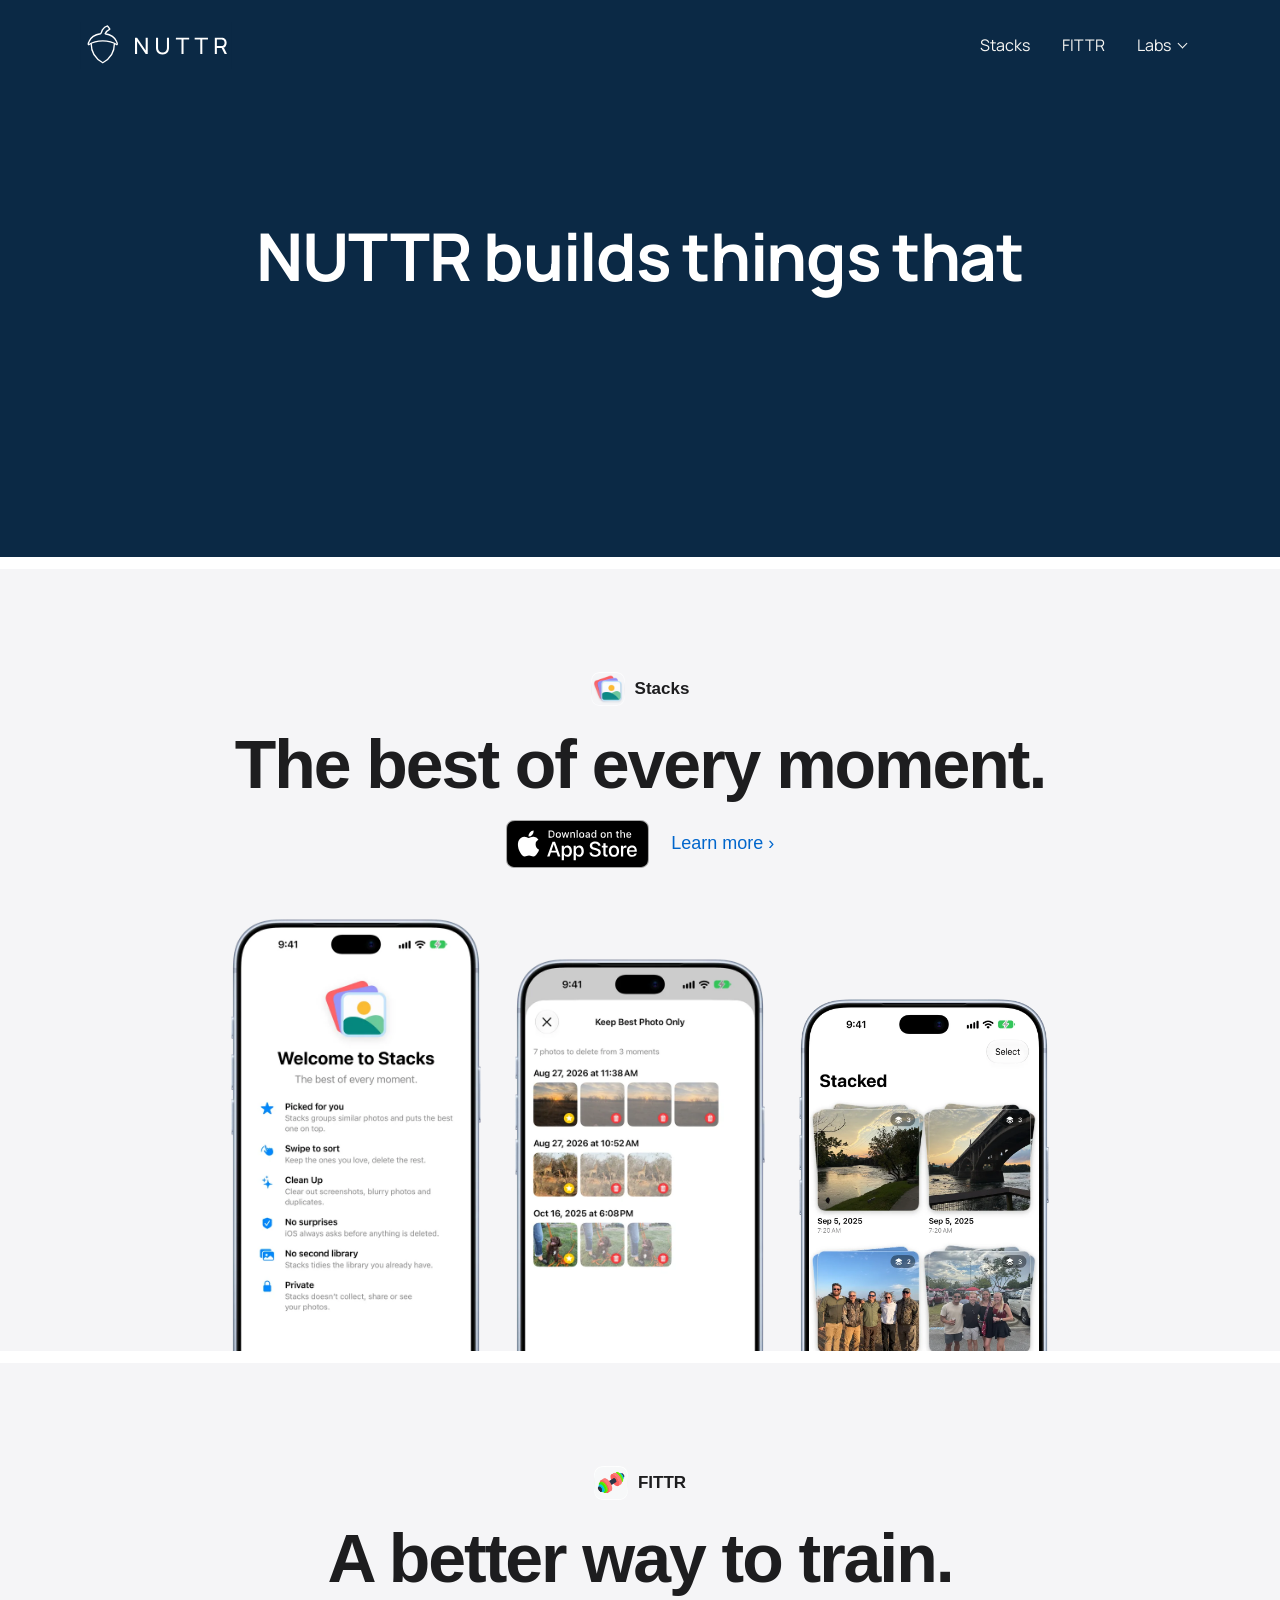
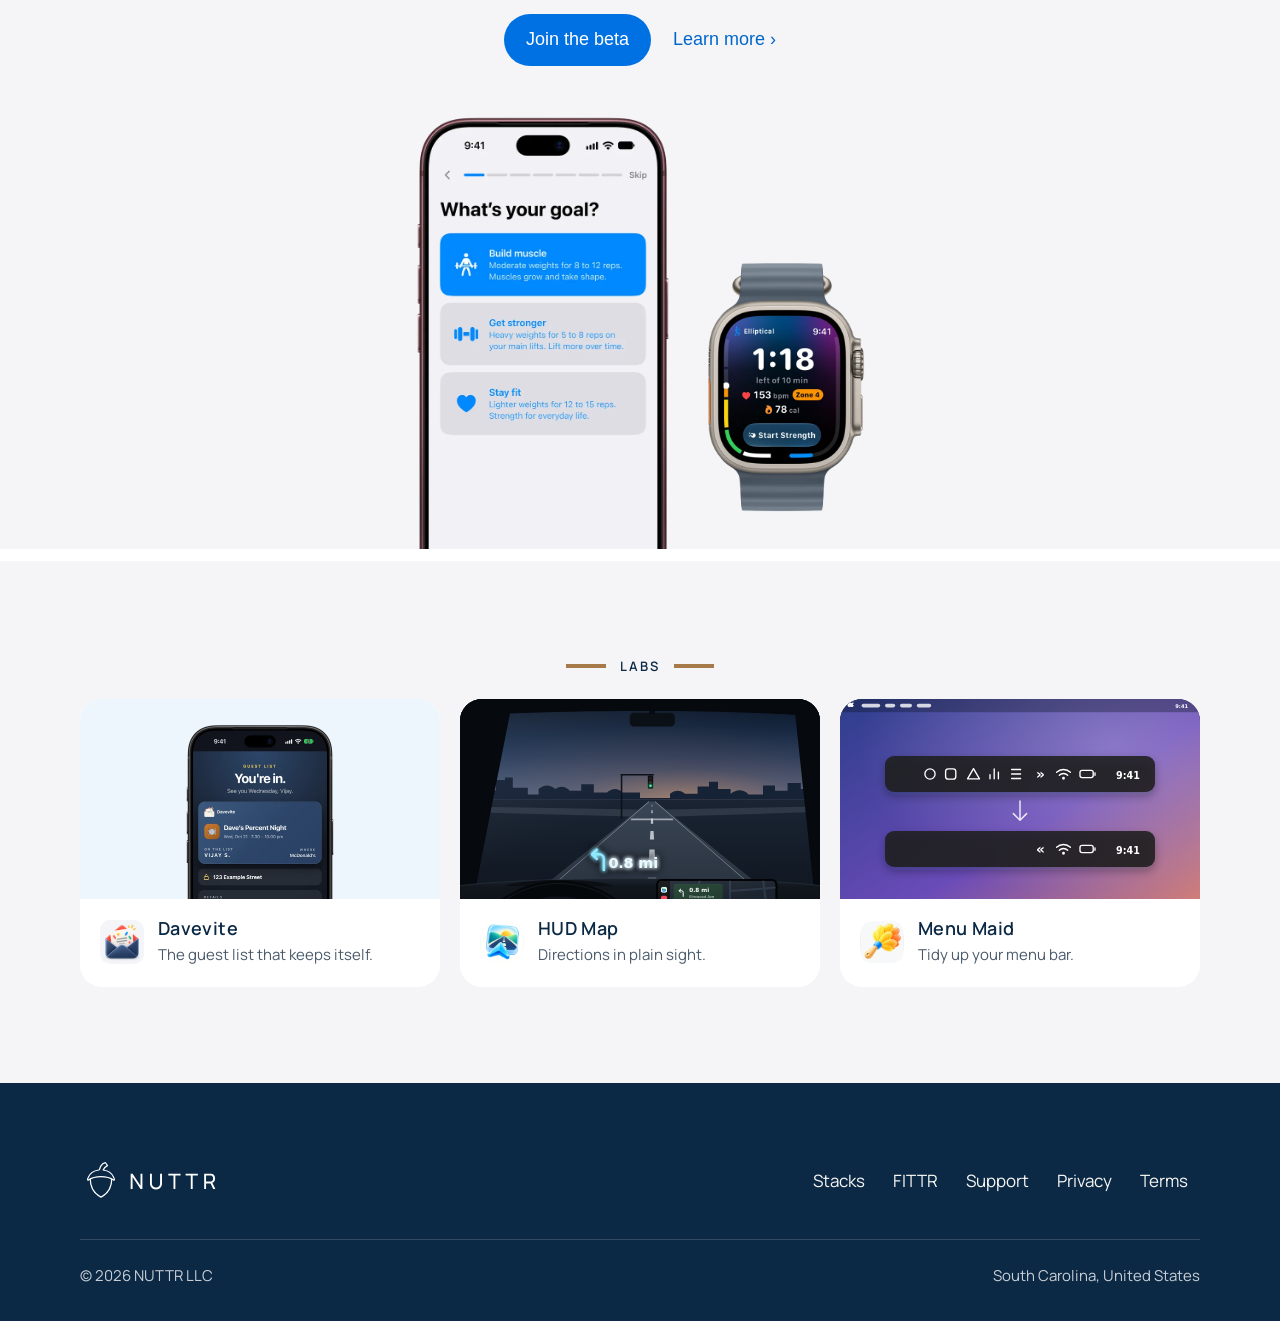
==== commit 92f05f76: "Publish nuttr.co Co-Authored-By: Claude Opus 5.5 <noreply@anthropic.com>" ====
--- a/index.html
+++ b/index.html
@@ -22,7 +22,7 @@
   <link rel="icon" href="favicon.svg" type="image/svg+xml">
   <link rel="apple-touch-icon" href="apple-touch-icon.png">
   <link rel="preload" href="assets/fonts/Manrope-VariableFont_wght.woff2" as="font" type="font/woff2" crossorigin>
-  <link rel="stylesheet" href="assets/css/site.css?v=2026-10-17d">
+  <link rel="stylesheet" href="assets/css/site.css?v=2026-10-23b">
 <script>if(!matchMedia('(prefers-reduced-motion: reduce)').matches){document.documentElement.classList.add('arrive-on');setTimeout(function(){if(!window.__arrive)document.documentElement.classList.remove('arrive-on')},3000)}</script>
 </head>
 <body class="home">
@@ -71,7 +71,7 @@
       <div class="container">
         <p class="home-app-name"><img src="assets/fittr/fittr-icon.png" width="88" height="88" alt="">FITTR</p>
         <h2 id="fittr-title">A better way to train.</h2>
-        <div class="home-app-links"><a href="fittr/">Learn more ›</a><span class="home-note">In development</span></div>
+        <div class="home-app-links"><a class="home-button" href="https://testflight.apple.com/join/j9y3yyRH">Join the beta</a><a href="fittr/">Learn more ›</a></div>
         <div class="home-shots"><img class="phone" src="assets/fittr/phone-new-user-goal-600.webp" width="600" height="1227" loading="lazy" alt="FITTR setting up a plan on iPhone: What’s your goal?, with Build muscle picked."><img class="watch" src="assets/fittr/watch-cardio-450.webp" width="450" height="720" loading="lazy" alt="FITTR on Apple Watch during an elliptical warm-up."></div>
       </div>
     </section>
@@ -113,6 +113,6 @@
     document.addEventListener('click', e => document.querySelectorAll('.nav-menu details[open]').forEach(d => { if (!d.contains(e.target)) d.open = false; }));
     document.addEventListener('keydown', e => { if (e.key === 'Escape') document.querySelectorAll('.nav-menu details[open]').forEach(d => { d.open = false; }); });
   </script>
-  <script src="assets/js/modules.js?v=2026-10-17d" defer></script>
+  <script src="assets/js/modules.js?v=2026-10-23" defer></script>
 </body>
 </html>
--- a/assets/css/site.css
+++ b/assets/css/site.css
@@ -4406,6 +4406,209 @@
   .ft-sheet span + span { border-left: 0; }
   .ft-sheet span + span + span { border-left: 1px solid var(--s-line); }
 }
+
+/* ---------- October 23, 2026: the features since October 16 ----------
+   Six tiles from the FITTR session's list, Davis: "perfect!". The app's own words and symbols (render-symbols.swift);
+   the route, splits and times are made up. */
+
+/* Walks and runs, mapped: the route with its miles, and the splits */
+.ft-runmap {
+  display: grid;
+  grid-template-columns: minmax(0, 1.15fr) minmax(0, 1fr);
+  gap: 20px;
+  align-items: center;
+}
+
+.ft-map svg {
+  display: block;
+  width: 100%;
+  height: auto;
+  border-radius: 16px;
+}
+
+.ft-mile circle {
+  fill: #FFFFFF;
+  stroke: #0A84FF;
+  stroke-width: 2;
+}
+
+.ft-mile text {
+  font: 700 9.5px -apple-system, BlinkMacSystemFont, "SF Pro Text", system-ui, sans-serif;
+  fill: #0A84FF;
+  text-anchor: middle;
+}
+
+.ft-splits {
+  margin-bottom: 14px;
+}
+
+.bento-t .ft-splits p,
+.bento-t .ft-best-list p {
+  margin: 0 0 6px;
+  font-size: 0.8125rem;
+  font-weight: 600;
+  color: var(--s-ink-2);
+}
+
+.ft-splits div {
+  display: grid;
+  grid-template-columns: 14px 40px minmax(0, 1fr);
+  gap: 8px;
+  align-items: center;
+  padding: 3px 0;
+  font-size: 0.8125rem;
+}
+
+.ft-splits span {
+  color: var(--s-ink-2);
+}
+
+.ft-splits b,
+.ft-best-list b {
+  color: var(--s-ink);
+  font-variant-numeric: tabular-nums;
+}
+
+.ft-splits i {
+  display: block;
+  height: 6px;
+  border-radius: 3px;
+  background: #0A84FF;
+}
+
+/* Your best efforts */
+.ft-efforts {
+  background: #F1F9E6;
+}
+
+.ft-best-list {
+  margin-bottom: 16px;
+  padding: 10px 12px;
+  border-radius: 16px;
+  background: rgba(255, 255, 255, 0.75);
+}
+
+.ft-best-list div {
+  display: flex;
+  justify-content: space-between;
+  padding: 5px 0;
+  font-size: 0.875rem;
+  color: var(--s-ink);
+}
+
+.ft-best-list div + div {
+  border-top: 1px solid var(--s-line);
+}
+
+/* Share any workout and Quick Workout: the app's menus */
+.ft-menu {
+  margin: 0 0 16px;
+  padding: 4px 0;
+  border-radius: 16px;
+  background: #FFFFFF;
+  box-shadow: 0 1px 2px rgba(0, 0, 0, 0.06), 0 10px 26px rgba(29, 29, 31, 0.12);
+  list-style: none;
+}
+
+.ft-menu li {
+  display: flex;
+  gap: 10px;
+  justify-content: space-between;
+  align-items: center;
+  padding: 7px 14px;
+  font-size: 0.875rem;
+  color: var(--s-ink);
+}
+
+.ft-menu li.ft-line {
+  margin-top: 4px;
+  padding-top: 10px;
+  border-top: 1px solid var(--s-line);
+}
+
+.ft-menu img {
+  display: block;
+  flex: none;
+}
+
+.ft-quick {
+  background: #EAF7FC;
+}
+
+/* Start from anywhere: the Start Workout control */
+.ft-start {
+  background: #16262A;
+}
+
+.stacks-page main .ft-start h3 {
+  color: #FFFFFF;
+}
+
+.ft-start p {
+  color: #A9BDC2;
+}
+
+.ft-control {
+  display: flex;
+  flex-direction: column;
+  gap: 8px;
+  align-items: center;
+  margin: 6px 0 18px;
+}
+
+.ft-control i {
+  display: grid;
+  place-items: center;
+  width: 64px;
+  height: 64px;
+  border-radius: 50%;
+  background: #0A84FF;
+}
+
+.ft-control i img {
+  width: 28px;
+  height: 28px;
+}
+
+.bento-t .ft-control span {
+  font-size: 0.8125rem;
+  font-weight: 600;
+  color: #FFFFFF;
+}
+
+/* Pick your split: one of three, marked with a tint, not a check (Davis: a check reads as picking several) */
+.ft-split {
+  display: grid;
+  grid-template-columns: minmax(0, 1fr) minmax(0, 1fr);
+  gap: 22px;
+  align-items: center;
+  background: #FDEEEE;
+}
+
+.ft-splits-pick {
+  display: grid;
+  gap: 8px;
+}
+
+.bento-t .ft-splits-pick p {
+  margin: 0;
+  padding: 11px 14px;
+  border-radius: 14px;
+  background: #FFFFFF;
+  font-size: 0.9375rem;
+  font-weight: 600;
+  color: var(--s-ink);
+}
+
+.bento-t .ft-splits-pick p.ft-on {
+  background: #0A84FF;
+  color: #FFFFFF;
+}
+
+@media (max-width: 599px) {
+  .ft-runmap,
+  .ft-split { grid-template-columns: minmax(0, 1fr); }
+}
 /* end: Bento: FITTR (draft, 2026-10-16) */
 
 /* ---------- App Store badge (2026-10-16) ----------
@@ -4588,12 +4791,14 @@
 /* Arrival: each heading, line, tile and picture fades in and rises 24 px as it comes into view, 0.12 s after the one
    before. First lightened (Davis: "is it too much fading?"), then slowed so the motion shows (Davis: "maybe we slow the
    fade in down a bit so people can really appriciate it"). The hero and the details box at the bottom show at once
-   (Davis: the details box with status and host app doesn't need to fade in). The page's head script turns it on before the first paint, so nothing flashes; with Reduce Motion it
-   stays off. Keep this list the same as ARRIVE in modules.js. :where() keeps the hidden state weak, so .arrived wins. */
-html.arrive-on main :where(.moment, .s-promise-item, .s-head > *, .s-h2-small,
+   (Davis: the details box with status and host app doesn't need to fade in). The homepage doesn't fade at all (Davis,
+   October 19: "If homepage is going to have fade in effect it should have some purpose"); its flipper is its motion.
+   The page's head script turns it on before the first paint, so nothing flashes; with Reduce Motion it
+   stays off. Keep this list the same as ARRIVE in modules.js. :where() keeps the hidden state weak, so .arrived wins; the
+   homepage test sits inside :where() too (outside it, it outranked .arrived and app pages stayed blank, October 19). */
+html.arrive-on :where(body:not(.home)) main :where(.moment, .s-promise-item, .s-head > *, .s-h2-small,
   .f-ways-title, .eyebrow, .bento > *, .step-tour, .s-gallery-list > li, .s-features > *, .s-howlist > li,
-  .s-score-lists > *, .f-also > li, .f-pair, .f-trends, .hud-diagram, .hud-legend > li,
-  .home-app-name, .home-app h2, .home-app-links, .home-shots, .home-lab-grid > *) {
+  .s-score-lists > *, .f-also > li, .f-pair, .f-trends, .hud-diagram, .hud-legend > li) {
   opacity: 0;
   transform: translateY(24px);
   transition: opacity 1s ease, transform 0.9s cubic-bezier(0.2, 0.7, 0.2, 1);
@@ -4644,6 +4849,19 @@
    show at once with Reduce Motion, or if the script doesn't load. */
 html.arrive-on :is(.s-hero, .home-hero) img { transition: opacity 0.45s ease; }
 html.arrive-on :is(.s-hero, .home-hero) img:not(.is-loaded) { opacity: 0; }
+
+/* The homepage keeps still, apart from its flipper and one moment: the first app's phones pop up into place, one after
+   another, as they come into view (Davis, October 19: "having the phones pop in or something could be cool for the
+   first one then not for the rest"), gently: no bounce, a short rise and a slow fade ("The pop in on the phone is very
+   abrupt"). modules.js marks them arrived once their pictures are ready. */
+html.arrive-on .home .home-app--stacks .home-shots .phone { opacity: 0; transform: translateY(36px) scale(0.97); }
+html.arrive-on .home .home-app--stacks .home-shots.arrived .phone {
+  opacity: 1;
+  transform: none;
+  transition: opacity 1s ease, transform 1.3s cubic-bezier(0.2, 0.8, 0.2, 1);
+}
+html.arrive-on .home .home-app--stacks .home-shots.arrived .phone:nth-child(2) { transition-delay: 0.2s; }
+html.arrive-on .home .home-app--stacks .home-shots.arrived .phone:nth-child(3) { transition-delay: 0.4s; }
 /* end: Modules (2026-10-17) */
 
 /* ---------- Davevite moments (draft, 2026-10-17) ----------
@@ -5034,6 +5252,17 @@
   .st-scene.is-playing .st-card { animation: none !important; }
   [data-step="2"] .st-card.c4 { opacity: 0.4; }
 }
+
+/* The beta, under the hero's buttons (Davis, October 19): a quiet line, with the App Store badge staying the one main
+   action */
+.s-beta { margin: 14px 0 0; font-size: 0.9375rem; color: var(--s-ink-2, #6E6E73); }
+.s-beta a { color: var(--s-link, #0066CC); text-decoration: none; white-space: nowrap; }
+.s-beta a:hover { text-decoration: underline; }
+
+/* Clean Up (Stacks 1.2, October 23, 2026) is a second tour, on the light blue band between "Pick. Swipe. Stack." (gray)
+   and "Knows a good photo when it sees one." (white). Its panel is white with gray steps, as the first tour's is on gray. */
+#clean-up .step-tour { background: #FFFFFF; }
+#clean-up .step-list li { background: var(--s-bg-2); }
 /* end: Stacks moments (draft, 2026-10-17) */
 
 /* ---------- FITTR moments (draft, 2026-10-17) ----------
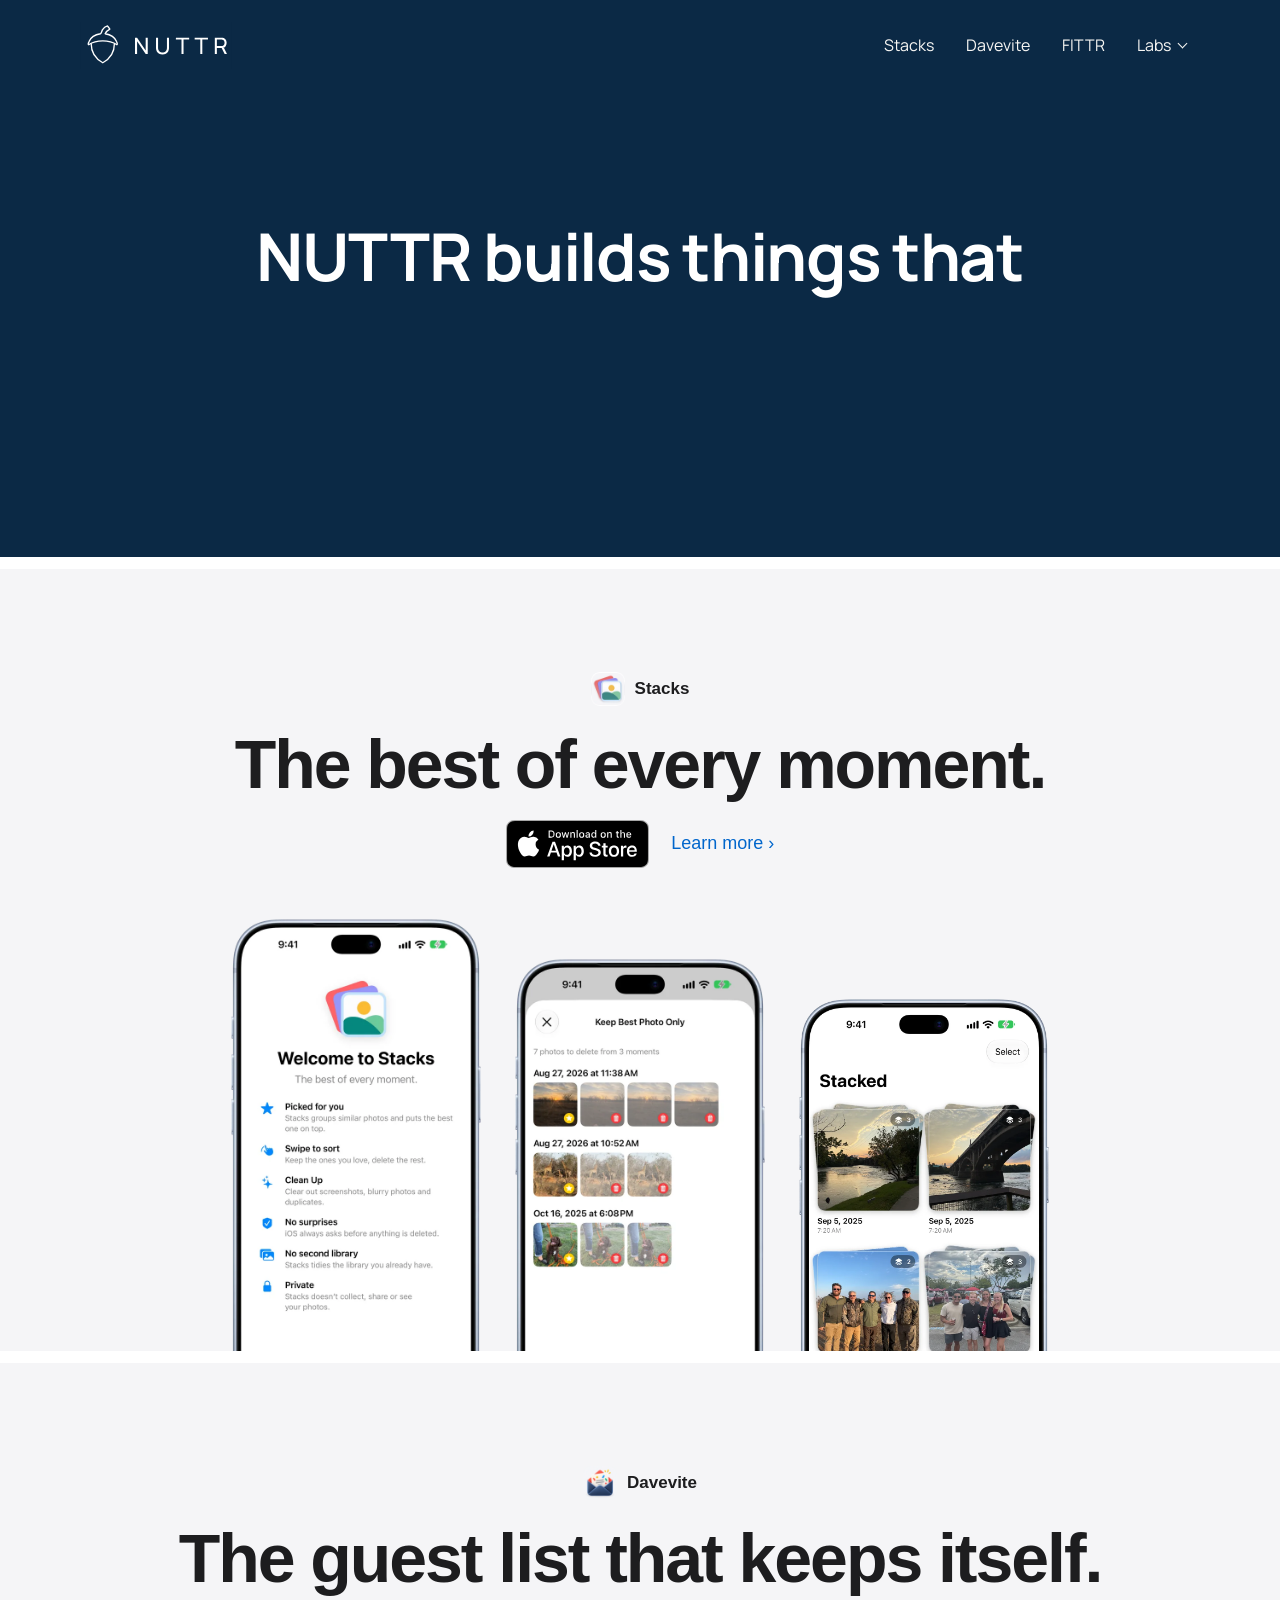
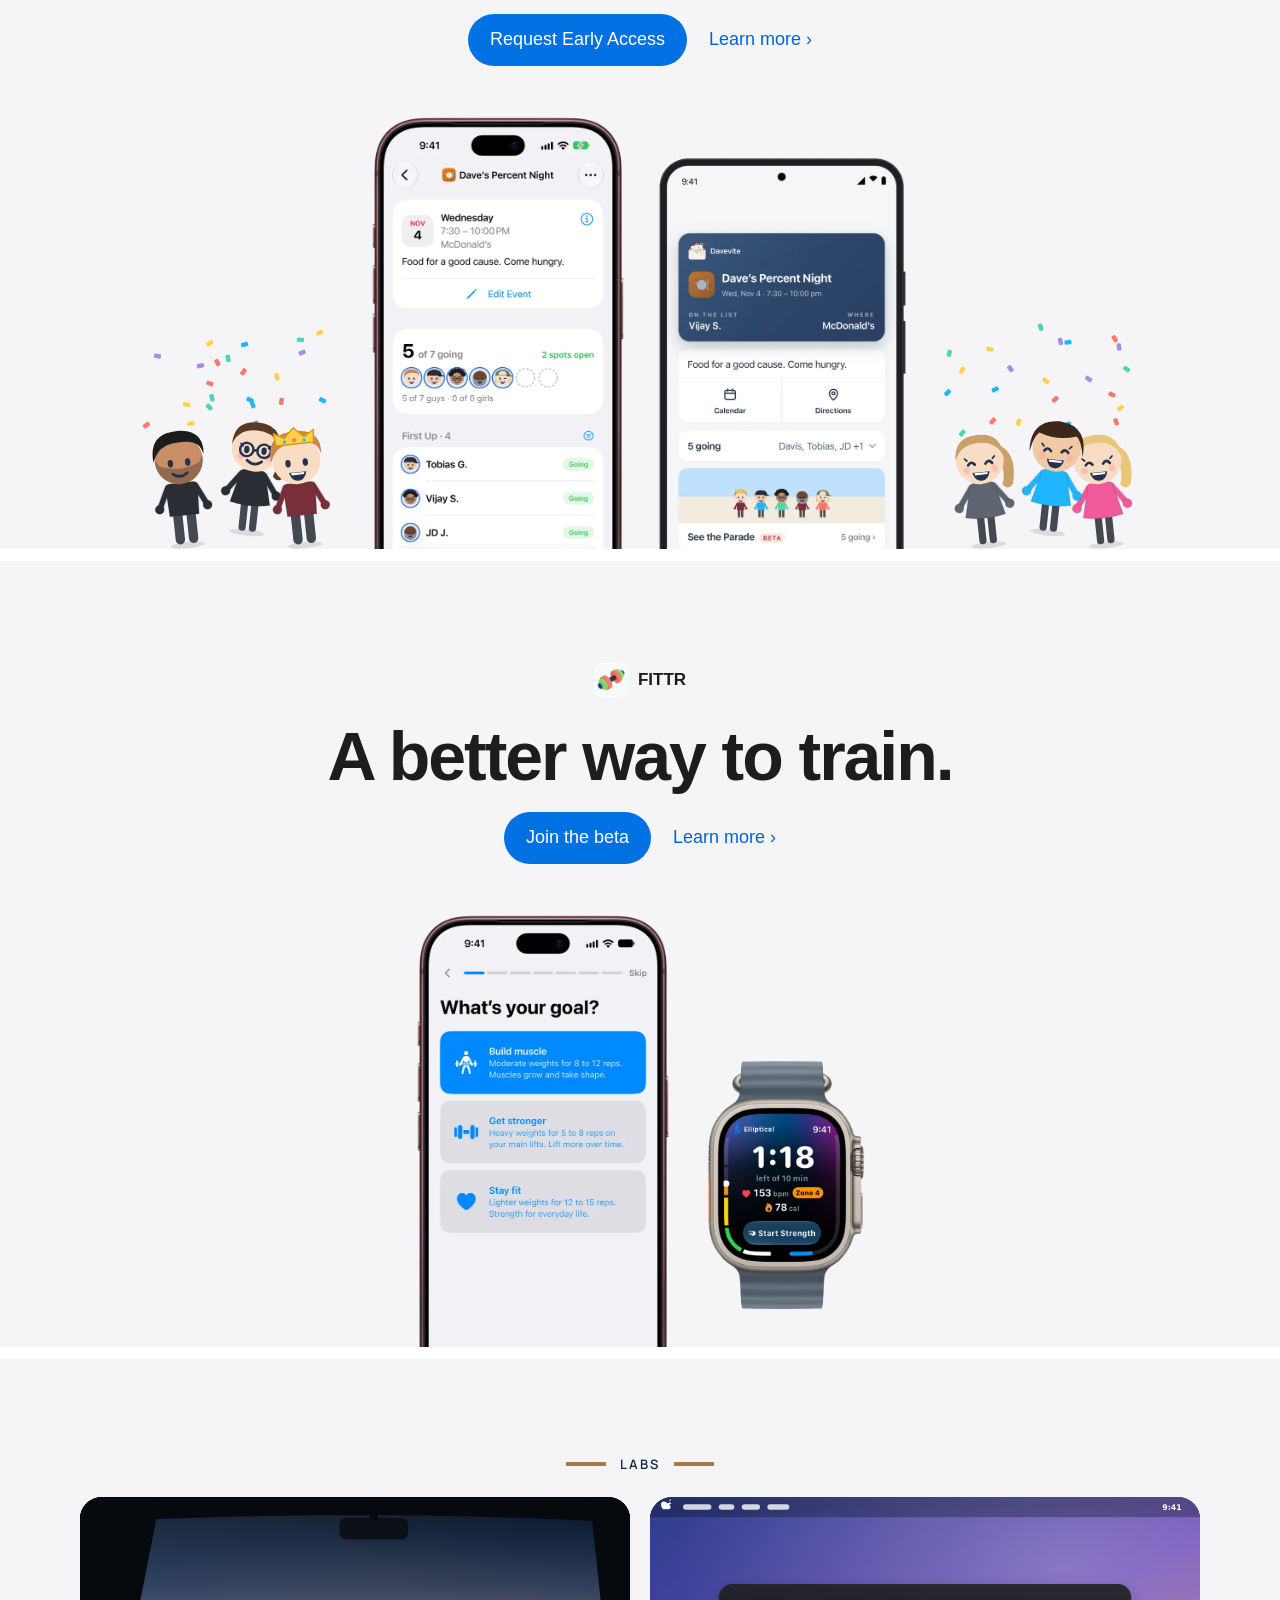
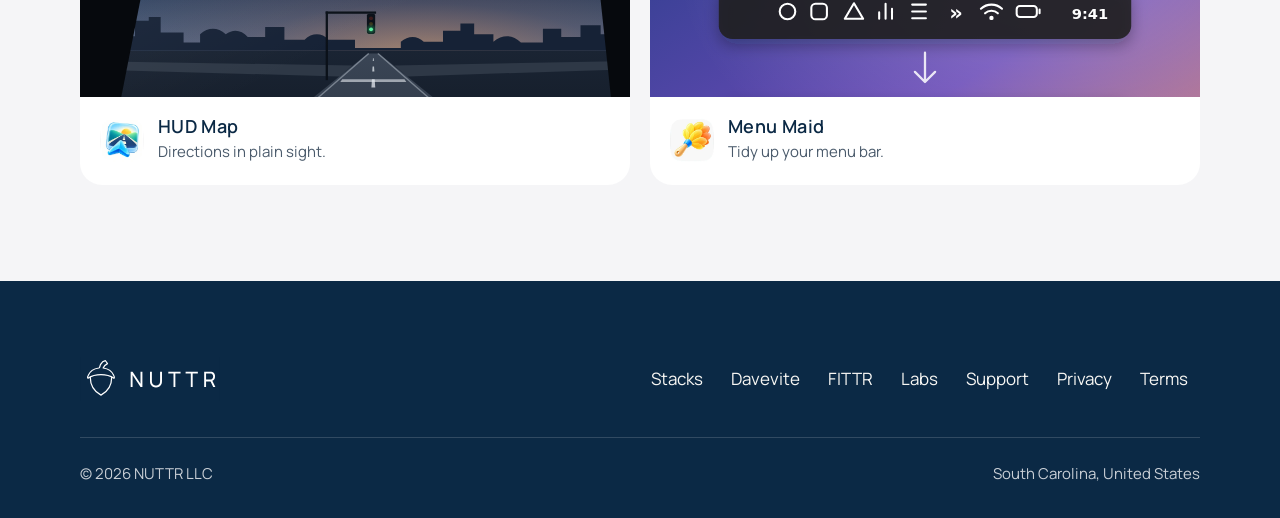
==== commit 296027b4: "Publish nuttr.co Co-Authored-By: Claude Opus 5.5 <noreply@anthropic.com>" ====
--- a/index.html
+++ b/index.html
@@ -4,7 +4,7 @@
   <meta charset="utf-8">
   <meta name="viewport" content="width=device-width, initial-scale=1">
   <title>NUTTR</title>
-  <meta name="description" content="NUTTR builds things that find your best photos, plan your workouts and more.">
+  <meta name="description" content="NUTTR builds things that find the best photo of every moment, fill the guest list, plan every workout, put each turn on the windshield and tidy up the menu bar.">
   <meta name="theme-color" content="#0B2945">
   <meta name="color-scheme" content="light">
   <meta property="og:type" content="website">
@@ -18,11 +18,12 @@
   <meta property="og:image:alt" content="NUTTR, with the icons of Stacks, FITTR, Davevite, HUD Map and Menu Maid.">
   <meta name="twitter:card" content="summary_large_image">
   <link rel="canonical" href="https://www.nuttr.co/">
+  <script type="application/ld+json">[{"@context": "https://schema.org", "@type": "WebSite", "name": "NUTTR", "url": "https://www.nuttr.co/"}, {"@context": "https://schema.org", "@type": "Organization", "name": "NUTTR", "url": "https://www.nuttr.co/", "logo": "https://www.nuttr.co/apple-touch-icon.png", "email": "support@nuttr.co"}]</script>
   <link rel="icon" href="favicon.ico" sizes="32x32">
   <link rel="icon" href="favicon.svg" type="image/svg+xml">
   <link rel="apple-touch-icon" href="apple-touch-icon.png">
   <link rel="preload" href="assets/fonts/Manrope-VariableFont_wght.woff2" as="font" type="font/woff2" crossorigin>
-  <link rel="stylesheet" href="assets/css/site.css?v=2026-10-23b">
+  <link rel="stylesheet" href="assets/css/site.css?v=2026-10-28">
 <script>if(!matchMedia('(prefers-reduced-motion: reduce)').matches){document.documentElement.classList.add('arrive-on');setTimeout(function(){if(!window.__arrive)document.documentElement.classList.remove('arrive-on')},3000)}</script>
 </head>
 <body class="home">
@@ -34,14 +35,14 @@
       <nav class="site-nav" aria-label="Main">
         <ul>
           <li><a href="stacks/">Stacks</a></li>
+          <li><a href="davevite/">Davevite</a></li>
           <li><a href="fittr/">FITTR</a></li>
           <li class="nav-menu">
             <details>
               <summary>Labs</summary>
               <ul class="nav-menu-panel">
-                <li><a href="davevite/"><img src="assets/davevite/davevite-icon.png" width="28" height="28" alt="">Davevite</a></li>
-                <li><a href="hudmap/"><img src="assets/hudmap/hudmap-icon.png" width="28" height="28" alt="">HUD Map</a></li>
-                <li><a href="menumaid/"><img src="assets/menumaid/menumaid-icon.png" width="28" height="28" alt="">Menu Maid</a></li>
+                <li><a href="hudmap/"><img src="assets/hudmap/hudmap-icon-160.webp" width="28" height="28" alt="">HUD Map</a></li>
+                <li><a href="menumaid/"><img src="assets/menumaid/menumaid-icon-160.webp" width="28" height="28" alt="">Menu Maid</a></li>
               </ul>
             </details>
           </li>
@@ -54,22 +55,31 @@
     <section class="on-navy home-hero" aria-labelledby="home-title">
       <div class="container">
         <h1 class="home-lead" id="home-title">NUTTR builds things that</h1>
-        <p class="home-cycle" aria-label="NUTTR builds things that find the best photo of every moment, plan every workout, fill the guest list, put each turn on the windshield and tidy up the menu bar."><span><img src="assets/stacks/stacks-icon.png" width="56" height="56" alt="">find the best photo of every moment.</span><span><img src="assets/fittr/fittr-icon.png" width="56" height="56" alt="">plan every workout.</span><span><img src="assets/davevite/davevite-icon.png" width="56" height="56" alt="">fill the guest list.</span><span><img src="assets/hudmap/hudmap-icon.png" width="56" height="56" alt="">put each turn on the windshield.</span><span><img src="assets/menumaid/menumaid-icon.png" width="56" height="56" alt="">tidy up the menu bar.</span></p>
+        <p class="home-cycle" data-nosnippet aria-label="NUTTR builds things that find the best photo of every moment, fill the guest list, plan every workout, put each turn on the windshield and tidy up the menu bar."><span><img src="assets/stacks/stacks-icon-160.webp" width="56" height="56" alt="">find the best photo of every moment.</span><span><img src="assets/davevite/davevite-icon-160.webp" width="56" height="56" alt="">fill the guest list.</span><span><img src="assets/fittr/fittr-icon-160.webp" width="56" height="56" alt="">plan every workout.</span><span><img src="assets/hudmap/hudmap-icon-160.webp" width="56" height="56" alt="">put each turn on the windshield.</span><span><img src="assets/menumaid/menumaid-icon-160.webp" width="56" height="56" alt="">tidy up the menu bar.</span></p>
       </div>
     </section>
 
     <section class="home-app home-app--stacks" aria-labelledby="stacks-title">
       <div class="container">
-        <p class="home-app-name"><img src="assets/stacks/stacks-icon.png" width="88" height="88" alt="">Stacks</p>
+        <p class="home-app-name"><img src="assets/stacks/stacks-icon-160.webp" width="88" height="88" alt="">Stacks</p>
         <h2 id="stacks-title">The best of every moment.</h2>
         <div class="home-app-links"><a class="app-store-badge" href="https://apps.apple.com/app/id6818307788"><img src="assets/badges/download-on-the-app-store.svg" width="120" height="40" alt="Download on the App Store"></a><a href="stacks/">Learn more ›</a></div>
         <div class="home-shots"><img class="phone" src="assets/stacks/01-welcome-600.webp" width="600" height="1224" alt="Stacks on iPhone: the welcome screen."><img class="phone" src="assets/stacks/04-keep-best-photo-only-600.webp" width="600" height="1224" loading="lazy" alt="Stacks showing the photos it would keep and delete for three moments."><img class="phone" src="assets/stacks/07-stacked-900.webp" width="900" height="1836" loading="lazy" alt="Stacks showing moments already stacked."></div>
       </div>
     </section>
 
+    <section class="home-app home-app--davevite" aria-labelledby="davevite-title">
+      <div class="container">
+        <p class="home-app-name"><img src="assets/davevite/davevite-icon-160.webp" width="88" height="88" alt="">Davevite</p>
+        <h2 id="davevite-title">The guest list that keeps itself.</h2>
+        <div class="home-app-links"><a class="home-button" href="https://davevite.com/request">Request Early Access</a><a href="davevite/">Learn more ›</a></div>
+        <div class="home-shots"><img class="phone" src="assets/davevite/phone-event-600.webp" width="600" height="1227" loading="lazy" alt="Davevite on iPhone: Dave’s Percent Night at McDonald’s on Wednesday, November 4, with 5 of 7 going and a Text Invites button."><img class="phone" src="assets/davevite/guest-youre-in-android-600.webp" width="600" height="1227" loading="lazy" alt="A guest’s confirmed invite on an Android phone: the pass for Dave’s Percent Night, with 5 going."><img class="party party--l" src="assets/davevite/home-party-left.svg" width="230" height="260" alt=""><img class="party party--r" src="assets/davevite/home-party-right.svg" width="230" height="260" alt=""></div>
+      </div>
+    </section>
+
     <section class="home-app home-app--fittr" aria-labelledby="fittr-title">
       <div class="container">
-        <p class="home-app-name"><img src="assets/fittr/fittr-icon.png" width="88" height="88" alt="">FITTR</p>
+        <p class="home-app-name"><img src="assets/fittr/fittr-icon-160.webp" width="88" height="88" alt="">FITTR</p>
         <h2 id="fittr-title">A better way to train.</h2>
         <div class="home-app-links"><a class="home-button" href="https://testflight.apple.com/join/j9y3yyRH">Join the beta</a><a href="fittr/">Learn more ›</a></div>
         <div class="home-shots"><img class="phone" src="assets/fittr/phone-new-user-goal-600.webp" width="600" height="1227" loading="lazy" alt="FITTR setting up a plan on iPhone: What’s your goal?, with Build muscle picked."><img class="watch" src="assets/fittr/watch-cardio-450.webp" width="450" height="720" loading="lazy" alt="FITTR on Apple Watch during an elliptical warm-up."></div>
@@ -80,9 +90,8 @@
       <div class="container">
         <h2 class="eyebrow eyebrow--center" id="projects">Labs</h2>
         <div class="home-lab-grid">
-          <a class="home-lab" href="davevite/"><div class="home-lab-pic home-lab-pic--dv"><img src="assets/davevite/guest-youre-in-600.webp" width="600" height="1227" loading="lazy" alt=""></div><div class="home-lab-text"><img src="assets/davevite/davevite-icon.png" width="88" height="88" alt=""><div><h3>Davevite</h3><p>The guest list that keeps itself.</p></div></div></a>
-          <a class="home-lab" href="hudmap/"><div class="home-lab-pic home-lab-pic--hud"><img src="assets/hudmap/drive-hud.svg" width="1200" height="760" loading="lazy" alt=""></div><div class="home-lab-text"><img src="assets/hudmap/hudmap-icon.png" width="88" height="88" alt=""><div><h3>HUD Map</h3><p>Directions in plain sight.</p></div></div></a>
-          <a class="home-lab" href="menumaid/"><div class="home-lab-pic home-lab-pic--mm"><img src="assets/menumaid/menubar-tidy.svg" width="1200" height="760" loading="lazy" alt=""></div><div class="home-lab-text"><img src="assets/menumaid/menumaid-icon.png" width="88" height="88" alt=""><div><h3>Menu Maid</h3><p>Tidy up your menu bar.</p></div></div></a>
+          <a class="home-lab" href="hudmap/"><div class="home-lab-pic home-lab-pic--hud"><img src="assets/hudmap/drive-hud.svg" width="1200" height="760" loading="lazy" alt=""></div><div class="home-lab-text"><img src="assets/hudmap/hudmap-icon-160.webp" width="88" height="88" alt=""><div><h3>HUD Map</h3><p>Directions in plain sight.</p></div></div></a>
+          <a class="home-lab" href="menumaid/"><div class="home-lab-pic home-lab-pic--mm"><img src="assets/menumaid/menubar-tidy.svg" width="1200" height="760" loading="lazy" alt=""></div><div class="home-lab-text"><img src="assets/menumaid/menumaid-icon-160.webp" width="88" height="88" alt=""><div><h3>Menu Maid</h3><p>Tidy up your menu bar.</p></div></div></a>
         </div>
       </div>
     </section>
@@ -95,7 +104,9 @@
         <nav class="footer-nav" aria-label="Footer">
           <ul>
             <li><a href="stacks/">Stacks</a></li>
+            <li><a href="davevite/">Davevite</a></li>
             <li><a href="fittr/">FITTR</a></li>
+            <li><a href="#projects">Labs</a></li>
             <li><a href="support">Support</a></li>
             <li><a href="privacy">Privacy</a></li>
             <li><a href="terms">Terms</a></li>
@@ -113,6 +124,6 @@
     document.addEventListener('click', e => document.querySelectorAll('.nav-menu details[open]').forEach(d => { if (!d.contains(e.target)) d.open = false; }));
     document.addEventListener('keydown', e => { if (e.key === 'Escape') document.querySelectorAll('.nav-menu details[open]').forEach(d => { d.open = false; }); });
   </script>
-  <script src="assets/js/modules.js?v=2026-10-23" defer></script>
+  <script src="assets/js/modules.js?v=2026-10-29" defer></script>
 </body>
 </html>
--- a/assets/css/site.css
+++ b/assets/css/site.css
@@ -1124,7 +1124,7 @@
    header and footer. Everything is scoped to body.stacks-page main.
    Contrast: #1D1D1F on white 16.8:1; #6E6E73 on white 5.1:1, on #F5F5F7 4.6:1, on #EEF6FD 4.6:1;
    white on #0071E3 4.7:1; #0066CC on white 5.6:1. Icon colours are decorative only.
-   Screenshots are framed in Apple's own bezels before they go in: figure.s-shot > img.f-device (see README, "The FITTR page"). */
+   Screenshots are framed in Apple's own bezels before they go in: figure.s-shot > img.f-device. */
 
 .stacks-page {
   --s-coral: #FC6267;
@@ -1225,9 +1225,8 @@
   font-size: clamp(1.75rem, 1.4rem + 1.4vw, 2.25rem);
 }
 
-/* Screenshots come framed in Apple's own bezels (drafts/frames/frame.py), one image per figure: .s-shot > img.f-device.
-   Apple's rules: no CSS frame, shadow, filter or anything covering them. Widths are set so each screen stays the size
-   it was in the old CSS frame (the bezel is a little thicker), 2026-10-05. */
+/* Screenshots come framed in Apple's own bezels, one image per figure: .s-shot > img.f-device. Apple's rules: no CSS
+   frame, shadow, filter or anything covering them. */
 
 .s-shot {
   container-type: inline-size;
@@ -1368,7 +1367,7 @@
 .stacks-page main .s-button--secondary {
   background: transparent;
   color: var(--s-link);
-  /* A real border snaps to whole screen pixels; the old 1.5px inset shadow rendered unevenly on 3x iPhone screens.
+  /* A real border snaps to whole screen pixels, where an inset shadow renders unevenly on 3x iPhone screens.
      Padding is 1.5px less than .s-button's so the button keeps its size. */
   border: 1.5px solid currentColor;
   padding: 10.5px 22.5px;
@@ -1677,6 +1676,9 @@
   justify-self: center;
   width: clamp(229px, 25vw, 281px);
 }
+
+/* The folded iPhone Duo, at the iPhones' scale: its frame is 525 points wide to their 490. */
+.s-shot--duo { width: clamp(245px, 26.8vw, 301px); }
 
 .s-shot--side figcaption {
   margin: 18px 0 0; /* under the screenshot */
@@ -1913,7 +1915,7 @@
   }
 }
 
-/* Stacks page, 2026-10-02 rewrite: Free / Private strip, standalone details, larger hero phone on small screens */
+/* Stacks page: Free / Private strip, standalone details, larger hero phone on small screens */
 
 .s-promise {
   padding-block: 0 clamp(40px, 6vw, 72px);
@@ -1956,24 +1958,15 @@
   }
 }
 
-/* 2026-10-02: the header has a single link now, so on phones it stays on the logo's row */
+/* Four menu items don't fit on the logo's row on a phone, so the menu takes its own row under the logo (the 479 px
+   rule above) and keeps its links on one line. */
 @media (max-width: 479px) {
-  .site-header .container {
+  .site-nav ul {
     flex-wrap: nowrap;
-    padding-block: 10px;
   }
-
-  .site-nav {
-    width: auto;
-  }
-
-  .site-nav ul {
-    margin-left: 0;
-    margin-right: -12px;
-  }
-}
-
-/* 2026-10-02: compact step cards on phones */
+}
+
+/* Compact step cards on phones */
 @media (max-width: 599px) {
   .s-step {
     padding: 20px;
@@ -1986,7 +1979,7 @@
   }
 }
 
-/* 2026-10-02: lighter section rhythm, closer to Apple's spacing on iPhone; merged closing block */
+/* Lighter section rhythm, closer to Apple's spacing on iPhone */
 .s-section {
   padding-block: clamp(48px, 6.5vw, 88px);
 }
@@ -2008,7 +2001,7 @@
   margin-top: clamp(24px, 3.5vw, 36px);
 }
 
-/* 2026-10-02: Support and Terms read in a centered column, like Apple's support pages */
+/* Support and Terms read in a centered column, like Apple's support pages */
 .container--read {
   width: min(100% - 2 * var(--gutter), 46rem);
 }
@@ -2017,7 +2010,7 @@
   max-width: none;
 }
 
-/* 2026-10-02: step illustrations fill the top of each card edge to edge on a tinted panel (replaces the compact phone rule) */
+/* Step illustrations fill the top of each card edge to edge on a tinted panel */
 .s-step {
   gap: 12px;
   padding: 0 0 clamp(20px, 3vw, 28px);
@@ -2109,11 +2102,11 @@
   background-size: 10px 2px;
 }
 
-/* ---------- FITTR page (2026-10-05) ----------
+/* ---------- FITTR page ----------
    The Stacks page system (body.stacks-page.fittr-page) with screenshots already framed in Apple's own bezels:
-   iPhone 18 Pro in Burgundy and Apple Watch Ultra in natural titanium with the Anchor Blue Ocean Band
-   (drafts/frames/frame.py). Apple's rules: show the bezels as they are. So no CSS frame, shadow, filter, tilt or
-   overlap on these images, and nothing drawn behind them like Stacks' fanned cards. */
+   iPhone 18 Pro in Burgundy and Apple Watch Ultra in natural titanium with the Anchor Blue Ocean Band. Apple's rules:
+   show the bezels as they are. So no CSS frame, shadow, filter, tilt or overlap on these images, and nothing drawn
+   behind them like Stacks' fanned cards. */
 
 .f-device {
   display: block;
@@ -2278,10 +2271,8 @@
 }
 
 /* ---------- Projects and Menu Maid ----------
-   Projects: apps NUTTR built but hasn't released, shown on the homepage under the apps, with "Projects" in every
-   footer and nothing in the top bar. Menu Maid (a small Mac app, not released, October 14, 2026) is the first: its
-   page at menumaid/ is on the Stacks page system. The icon is the in-progress one from the Menu Maid project; the drawn
-   menu bar is a stand-in until there are screenshots. */
+   Projects (Labs): apps NUTTR built but hasn't released. Menu Maid's page (menumaid/) is on the Stacks page system,
+   with the app's icon and a drawn menu bar. */
 
 .menumaid-page .s-hero-art {
   filter: none; /* .app-icon gives the icon its corners and shadow */
@@ -2351,7 +2342,7 @@
   margin-top: clamp(44px, 5vw, 60px);
 }
 
-/* ---------- HUD Map (draft project page, 2026-10-14, local only) ----------
+/* ---------- HUD Map page ----------
    The head-up display is drawn: a dark pane with a turn arrow and the distance, then the three steps a turn travels. */
 .hudmap-page .s-hero-art {
   filter: none; /* .app-icon gives the icon its corners and shadow */
@@ -2450,8 +2441,8 @@
   }
 }
 
-/* ---------- Personal Projects menu in the top bar (2026-10-14) ----------
-   A <details> menu after Stacks and FITTR: Menu Maid and HUD Map with their icons. "Personal" drops on phones. */
+/* ---------- Labs menu in the top bar ----------
+   A <details> menu after the apps: HUD Map and Menu Maid with their icons. */
 .nav-menu {
   position: relative;
 }
@@ -2591,11 +2582,9 @@
   }
 }
 
-/* 2026-10-16: the panel is a list inside .site-nav, so the top bar's ".site-nav ul" rules reached it too and beat its
-   own layout (a row with no padding, and on phones no wrapping and a negative margin). On phones the projects sat side
-   by side and ran out of the panel. This puts the panel's own layout back, with bigger rows on phones and the panel's
-   right edge lined up with the page. The menu is called "Labs" since the same day (it was "Personal Projects", and
-   "Projects" on phones, so .nav-long is no longer used in the top bar). */
+/* The panel is a list inside .site-nav, so the top bar's ".site-nav ul" rules reach it too (a row with no padding,
+   and on phones no wrapping and a negative margin). These rules give the panel its own layout back, with bigger rows
+   on phones and the panel's right edge lined up with the page. */
 .site-nav .nav-menu-panel {
   display: grid;
   gap: 2px;
@@ -2642,10 +2631,10 @@
   margin-bottom: 18px;
 }
 
-/* ---------- Personal project pages (local draft, 2026-10-16) ----------
+/* ---------- Personal project pages ----------
    HUD Map, Davevite and Menu Maid on one layout: the hero, then "A personal project." (why it was made and why it
    won't be released) on a gray band, then the screenshots with an "Also in" list, then the details. Screenshots are
-   framed like FITTR's (drafts/frames/frame.py) and use its gallery and list. */
+   framed like FITTR's and use its gallery and list. */
 
 .davevite-page .s-hero-art {
   filter: none; /* .app-icon gives the icon its corners and shadow */
@@ -2817,10 +2806,9 @@
   margin-top: clamp(48px, 6vw, 72px);
 }
 
-/* ---------- Homepage (draft, 2026-10-16) ----------
-   Davis picked header 3 from the mockups ("that slids through tahts soooo cool"): a navy top where one line changes
-   from project to project, then Stacks and FITTR each across the whole width, then Labs with a picture each. NUTTR isn't
-   only apps (Davis: "its really just around solving problems"), so the line says "builds things". */
+/* ---------- Homepage ----------
+   A navy top where one line changes from project to project, then each app across the whole width, then Labs with a
+   picture for each project. */
 
 .home-hero {
   padding-block: clamp(72px, 10vw, 128px);
@@ -2863,9 +2851,8 @@
 .home-cycle span:nth-child(4) { animation-delay: 7.8s; }
 .home-cycle span:nth-child(5) { animation-delay: 10.4s; }
 
-/* Centered on the capital height, the way Apple's symbols sit beside text (Davis, October 17: "the icons on the
-   flipper still arent cenetered with the text in every case"; centering on all the ink, descenders included, left
-   them about 0.1em low). */
+/* Centered on the capital height, the way Apple's symbols sit beside text (centering on all the ink, descenders
+   included, puts them about 0.1em low). */
 .home-cycle img {
   position: relative;
   top: 0.026em;
@@ -2895,7 +2882,7 @@
 }
 
 /* Each app gets the whole width: its name, its tagline as the headline, its links and its screens rising from the
-   bottom. Stacks first and biggest, since it's the public app (Davis). Apple's bezels: upright, no overlap. */
+   bottom. Stacks comes first and biggest. Apple's bezels: upright, no overlap. */
 .home-app {
   overflow: hidden;
   padding-block: clamp(64px, 8vw, 104px) 0;
@@ -2904,8 +2891,7 @@
   font-family: -apple-system, BlinkMacSystemFont, "SF Pro Display", "Helvetica Neue", Arial, sans-serif;
 }
 
-/* Each section is a gray panel with a white gap above it, as on Apple's homepage (Davis, October 17: "notice how
-   apple has more firm lines like this"). */
+/* Each section is a gray panel with a white gap above it, as on Apple's homepage. */
 .home main { background: #FFFFFF; }
 .home-app,
 .home-labs { margin-top: 12px; background: #F5F5F7; }
@@ -3040,10 +3026,10 @@
   color: var(--text-muted);
 }
 
-/* ---------- Bento feature grids (2026-10-16) ----------
-   Feature lists as a grid of tiles, from Davis's pick of the mockups ("holy crap I love that"). The big tiles show the
-   feature itself (a text, a reminder, a count); the smaller extras share an "And more" tile. Each app colors its own
-   tiles below the shared part. Apple's device frames stay whole: never cropped, tilted or overlapped. */
+/* ---------- Bento feature grids ----------
+   Feature lists as a grid of tiles. The big tiles show the feature itself (a text, a reminder, a count); the smaller
+   extras share an "And more" tile. Each app colors its own tiles below the shared part. Apple's device frames stay
+   whole: never cropped, tilted or overlapped. */
 
 .bento {
   display: grid;
@@ -3360,7 +3346,7 @@
   grid-template-columns: 1.15fr 1fr;
   gap: 18px;
   align-items: center;
-  background: #C96812; /* the link picture's orange (Dave's Percent Night); it was red for Movie night's */
+  background: #C96812; /* the link picture's orange (Dave's Percent Night) */
 }
 
 .dv-pic img {
@@ -3379,6 +3365,72 @@
   color: #FFF4EA;
 }
 
+/* Siri: the question as said, and the answer in Siri's glowing card. The answer is the app's own, word for word. */
+.dv-siri {
+  display: grid;
+  grid-template-rows: auto 1fr;   /* on a computer the tile is two rows tall; .dv-ask spreads the spare height */
+  gap: 22px;
+  background: linear-gradient(160deg, #F4F0FF, #E3ECFF);
+}
+
+.stacks-page main .dv-siri h3 {
+  font-size: clamp(2rem, 1.4rem + 1.6vw, 2.5rem);
+  line-height: 1.05;
+  letter-spacing: -0.03em;
+  color: #1F2840;
+}
+
+.dv-siri h3 + p {
+  margin-top: 10px;
+  font-size: 1.0625rem;
+}
+
+/* The spare height goes evenly between the questions and answers */
+.dv-ask {
+  display: grid;
+  align-content: space-evenly;
+  gap: 12px;
+}
+
+/* A little more room before the second question */
+.bento-t .dv-answer + .dv-said {
+  margin-top: 10px;
+}
+
+.bento-t .dv-said {
+  font-size: 1.1875rem;
+  font-weight: 600;
+  line-height: 1.3;
+  color: #1F2840;
+}
+
+/* Siri's edge glow: a colored border under a white card */
+.dv-answer {
+  display: grid;
+  grid-template-columns: 34px minmax(0, 1fr);
+  gap: 12px;
+  align-items: center;
+  padding: 14px 16px;
+  border: 2px solid transparent;
+  border-radius: 22px;
+  background: linear-gradient(#FFFFFF, #FFFFFF) padding-box,
+              linear-gradient(120deg, #2CB5FF, #A65FFF 35%, #FF5FA2 65%, #FF9F2E) border-box;
+  box-shadow: 0 8px 26px rgba(166, 95, 255, 0.28);
+}
+
+.dv-answer img {
+  width: 34px;
+  height: 34px;
+  border-radius: 8px;
+}
+
+.bento-t .dv-answer p {
+  font-size: 0.9375rem;
+  font-weight: 600;
+  line-height: 1.35;
+  color: #1D1D1F;
+}
+
 /* On the gray band, the rows and faces that were white or gray switch to match the white tiles. */
 :where(.s-section--gray) .bento-t .dv-bars p {
   background: var(--s-bg-2);
@@ -3388,8 +3440,7 @@
   border-color: #FFFFFF;
 }
 
-/* On a phone the hero keeps only the host's phone: the guest's page is in the "Any phone." tile just below (Davis:
-   "a lot of imges in a close space on mobile"). */
+/* On a phone the hero keeps only the host's phone: the guest's page is in the "Any phone." tile just below. */
 @media (max-width: 599px) {
   .dv-hero > .f-device + .f-device { display: none; }
   .dv-hero > .f-device { width: min(64%, 250px); }
@@ -3408,11 +3459,11 @@
   .dv-any { grid-template-columns: minmax(0, 1fr); }
   .dv-any .f-device { width: min(62%, 200px); justify-self: center; }
 }
-/* end: Bento feature grids (2026-10-16) */
-
-/* ---------- Bento: Stacks (draft, 2026-10-16) ----------
-   "Sort smarter, not photo by photo." as a grid (Davis: "too many sreenshots ... add a bento"). The menus are drawn
-   with the app's own words; the two rows of photos are cut from screenshot 26, star and trash badges included. */
+/* end: Bento feature grids */
+
+/* ---------- Bento: Stacks ----------
+   "Sort smarter, not photo by photo." as a grid. The menus are drawn with the app's own words; the two rows of photos
+   are cut from screenshot 26, star and trash badges included. */
 
 /* Keep only the best: two moments, each with its best photo starred and the rest marked for deleting */
 .st-keep {
@@ -3620,12 +3671,11 @@
 @media (max-width: 599px) {
   .st-keep { grid-template-columns: minmax(0, 1fr); }
 }
-/* end: Bento: Stacks (draft, 2026-10-16) */
-
-/* ---------- Bento: HUD Map (draft, 2026-10-16) ----------
-   "Also in HUD Map" as a grid (Davis: "we can reduce the screenshots on the hud map too for the bento"). The glass uses
-   the hero drawing's cyan; the turn card, banners and buttons are drawn from the app's own screens and words, on the
-   screenshots' drive to Riverbanks Zoo. */
+/* end: Bento: Stacks */
+
+/* ---------- Bento: HUD Map ----------
+   "Also in HUD Map" as a grid. The glass uses the hero drawing's cyan; the turn card, banners and buttons are drawn
+   from the app's own screens and words, on the screenshots' drive to Riverbanks Zoo. */
 
 /* Turns on the glass: the arrows the head-up display can show */
 .hm-glass {
@@ -4003,12 +4053,11 @@
   .hm-arrival,
   .hm-3d { grid-template-columns: minmax(0, 1fr); }
 }
-/* end: Bento: HUD Map (draft, 2026-10-16) */
-
-/* ---------- Bento: FITTR (draft, 2026-10-16) ----------
-   "Also in FITTR" as a grid (Davis: "change all teh features on all the pages that have one to the bento"). Colors from
-   the icon: coral, lime, cyan and the dark bar. The lists, buttons and numbers are drawn from the app's own screens and
-   the Push day in the marketing screenshots; nothing says how FITTR decides. */
+/* end: Bento: HUD Map */
+
+/* ---------- Bento: FITTR ----------
+   "Also in FITTR" as a grid. Colors from the icon: coral, lime, cyan and the dark bar. The lists, buttons and numbers
+   are drawn from the app's own screens and the Push day in the marketing screenshots. */
 
 /* Cardio, lifting and stretching: Today's list */
 .ft-mix {
@@ -4407,9 +4456,8 @@
   .ft-sheet span + span + span { border-left: 1px solid var(--s-line); }
 }
 
-/* ---------- October 23, 2026: the features since October 16 ----------
-   Six tiles from the FITTR session's list, Davis: "perfect!". The app's own words and symbols (render-symbols.swift);
-   the route, splits and times are made up. */
+/* ---------- Bento: FITTR, more tiles ----------
+   The app's own words and symbols; the route, splits and times are made up. */
 
 /* Walks and runs, mapped: the route with its miles, and the splits */
 .ft-runmap {
@@ -4576,7 +4624,7 @@
   color: #FFFFFF;
 }
 
-/* Pick your split: one of three, marked with a tint, not a check (Davis: a check reads as picking several) */
+/* Pick your split: one of three, marked with a tint, not a check (a check reads as picking several) */
 .ft-split {
   display: grid;
   grid-template-columns: minmax(0, 1fr) minmax(0, 1fr);
@@ -4609,11 +4657,11 @@
   .ft-runmap,
   .ft-split { grid-template-columns: minmax(0, 1fr); }
 }
-/* end: Bento: FITTR (draft, 2026-10-16) */
-
-/* ---------- App Store badge (2026-10-16) ----------
-   Stacks 1.0 went live on the App Store on October 16, 2026. Apple's "Download on the App Store" badge replaces "Join
-   the beta": Apple's artwork as it ships, black on the light bands, linking to the App Store page. */
+/* end: Bento: FITTR */
+
+/* ---------- App Store badge ----------
+   Apple's "Download on the App Store" badge, Apple's artwork as it ships, black on the light bands, linking to the
+   App Store page. */
 
 .app-store-badge {
   display: inline-block;
@@ -4625,16 +4673,13 @@
   width: auto;
   height: 48px;
 }
-/* end: App Store badge (2026-10-16) */
-
-/* ---------- Modules (2026-10-17) ----------
-   Parts that work the same way across nuttr.co (Davis: "we want to start to create almost like modules that work in
-   similar ways to use across our site"). Learned from how Apple's pages work, drawn in NUTTR's look; see
-   Personal Project Pages/Website Modules.md. Each one has a still version for Reduce Motion. */
+/* end: App Store badge */
+
+/* ---------- Modules ----------
+   Parts that work the same way across nuttr.co. Each one has a still version for Reduce Motion. */
 
 /* Step tour: a list of steps beside the phone. The open step shows its line and the phone changes with it; the steps
-   move on every 5 seconds while the tour is on screen (Davis picked it over a slider: "I think I prefer the stepp
-   list"). Built by tools/make-tours.py from a page's screenshot row, with modules.js. */
+   move on every 5 seconds while the tour is on screen. Works with modules.js. */
 .step-tour {
   display: grid;
   grid-template-columns: minmax(0, 1fr) minmax(0, 1fr);
@@ -4789,13 +4834,10 @@
 }
 
 /* Arrival: each heading, line, tile and picture fades in and rises 24 px as it comes into view, 0.12 s after the one
-   before. First lightened (Davis: "is it too much fading?"), then slowed so the motion shows (Davis: "maybe we slow the
-   fade in down a bit so people can really appriciate it"). The hero and the details box at the bottom show at once
-   (Davis: the details box with status and host app doesn't need to fade in). The homepage doesn't fade at all (Davis,
-   October 19: "If homepage is going to have fade in effect it should have some purpose"); its flipper is its motion.
-   The page's head script turns it on before the first paint, so nothing flashes; with Reduce Motion it
-   stays off. Keep this list the same as ARRIVE in modules.js. :where() keeps the hidden state weak, so .arrived wins; the
-   homepage test sits inside :where() too (outside it, it outranked .arrived and app pages stayed blank, October 19). */
+   before. The hero and the details box at the bottom show at once, and the homepage doesn't fade; its flipper is its
+   motion. The page's head script turns it on before the first paint, so nothing flashes; with Reduce Motion it stays
+   off. Keep this list the same as ARRIVE in modules.js. :where() keeps the hidden state weak, so .arrived wins; the
+   homepage test sits inside :where() too, since outside it, it outranks .arrived and app pages stay blank. */
 html.arrive-on :where(body:not(.home)) main :where(.moment, .s-promise-item, .s-head > *, .s-h2-small,
   .f-ways-title, .eyebrow, .bento > *, .step-tour, .s-gallery-list > li, .s-features > *, .s-howlist > li,
   .s-score-lists > *, .f-also > li, .f-pair, .f-trends, .hud-diagram, .hud-legend > li) {
@@ -4845,15 +4887,14 @@
 }
 
 /* The pictures at the top of a page fade in as each one loads (modules.js marks them) instead of popping in one by one
-   after the words on a first visit (Davis: "the first load in still isn't great"). Only while arrival is on, so they
-   show at once with Reduce Motion, or if the script doesn't load. */
+   after the words on a first visit. Only while arrival is on, so they show at once with Reduce Motion, or if the
+   script doesn't load. */
 html.arrive-on :is(.s-hero, .home-hero) img { transition: opacity 0.45s ease; }
 html.arrive-on :is(.s-hero, .home-hero) img:not(.is-loaded) { opacity: 0; }
 
-/* The homepage keeps still, apart from its flipper and one moment: the first app's phones pop up into place, one after
-   another, as they come into view (Davis, October 19: "having the phones pop in or something could be cool for the
-   first one then not for the rest"), gently: no bounce, a short rise and a slow fade ("The pop in on the phone is very
-   abrupt"). modules.js marks them arrived once their pictures are ready. */
+/* The homepage keeps still, apart from its flipper and one moment: the first app's phones rise into place, one after
+   another, as they come into view, gently: no bounce, a short rise and a slow fade. modules.js marks them arrived once
+   their pictures are ready. */
 html.arrive-on .home .home-app--stacks .home-shots .phone { opacity: 0; transform: translateY(36px) scale(0.97); }
 html.arrive-on .home .home-app--stacks .home-shots.arrived .phone {
   opacity: 1;
@@ -4862,14 +4903,13 @@
 }
 html.arrive-on .home .home-app--stacks .home-shots.arrived .phone:nth-child(2) { transition-delay: 0.2s; }
 html.arrive-on .home .home-app--stacks .home-shots.arrived .phone:nth-child(3) { transition-delay: 0.4s; }
-/* end: Modules (2026-10-17) */
-
-/* ---------- Davevite moments (draft, 2026-10-17) ----------
-   Davevite's own motion (Davis: "make those changes to Davevite so I can take a look"). In the step tour, "Next Up."
-   plays a scene instead of a screenshot: the guests fill in, Drew can't come, and Gray Lawson moves from Next Up into
-   the list as Invited. The names, pills and colors are the app's, from the Movie night screenshot. In the bento, the
-   chips drop in, the poll bars grow, the text types in and the faces pop in, once, as each tile arrives. With Reduce
-   Motion everything simply shows its final state. */
+/* end: Modules */
+
+/* ---------- Davevite moments ----------
+   Davevite's own motion. In the step tour, "Next Up." plays a scene instead of a screenshot: the guests fill in, Drew
+   can't come, and Gray Lawson moves from Next Up into the list as Invited. The names, pills and colors are the app's,
+   from the Movie night screenshot. In the bento, the chips drop in, the poll bars grow, the text types in and the faces
+   pop in, once, as each tile arrives. With Reduce Motion everything simply shows its final state. */
 
 /* The scene: an app list, drawn */
 .dv-scene {
@@ -4959,7 +4999,7 @@
 .step-stage > .dv-scene.is-playing .dv-guests li.dv-gray { display: grid; animation: dv-arrive 0.6s ease 2.3s both; }
 .dv-scene .dv-next li { overflow: hidden; }
 .step-stage > .dv-scene.is-playing .dv-next li:first-child { animation: dv-leave 0.5s ease 2.2s forwards; }
-/* Harper becomes the first row, so her divider goes with Gray (Davis: "a double line ... above harper") */
+/* Harper becomes the first row, so her divider goes with Gray and there's no double line above her */
 .step-stage > .dv-scene.is-playing .dv-next li:nth-child(2) { animation: dv-unborder 0.5s ease 2.2s forwards; }
 @keyframes dv-unborder { to { border-top-color: transparent; } }
 
@@ -4967,11 +5007,21 @@
 @keyframes dv-in { to { opacity: 1; } }
 @keyframes dv-out { to { opacity: 0; } }
 @keyframes dv-dim { to { color: #8E8E93; } }
-/* Gray's row stays collapsed until it slides in, so there's no empty gap while it waits (Davis: "a weird white gap") */
+/* Gray's row stays collapsed until it slides in, so there's no empty gap while it waits */
 @keyframes dv-arrive { from { opacity: 0; max-height: 0; padding-block: 0; border-top-width: 0; transform: translateY(30px); background: #E3EEFF; }
-  to { max-height: 40px; } }
+  to { max-height: var(--row, 40px); } }
 .dv-scene .dv-guests li.dv-gray { overflow: hidden; }
-@keyframes dv-leave { from { max-height: 40px; } to { opacity: 0; max-height: 0; padding-block: 0; border-width: 0; } }
+@keyframes dv-leave { from { max-height: var(--row, 40px); } to { opacity: 0; max-height: 0; padding-block: 0; border-width: 0; } }
+
+/* Next Up's faces: with data-faces on the scene, each row's dot is the person's Dave in a ring, like the app's First Up
+   list: blue for a guy, pink for a girl, green for neither (Kooby, the alien). The rows grow to fit, so Kooby's arrival
+   and leaving open to the new height. */
+.dv-scene[data-faces] { --row: 46px; }
+.dv-scene[data-faces] li { grid-template-columns: 28px minmax(0, 1fr) auto; padding: 7px 0; }
+.dv-scene[data-faces] li > i { box-sizing: border-box; width: 28px; height: 28px; border: 2px solid #E04FA2; background: #EEF2FA; overflow: hidden; }
+.dv-scene[data-faces] li > i.b { border-color: #3E7BFA; background: #EEF2FA; }
+.dv-scene[data-faces] li > i.n { border-color: #73A24A; background: #EEF2FA; }
+.dv-scene[data-faces] li > i img { display: block; width: 100%; height: 100%; object-fit: cover; }
 
 /* The bento's small moments, once each tile has arrived */
 html.arrive-on .dv-chips li { opacity: 0; }
@@ -5020,11 +5070,10 @@
   .dv-scene .dv-next li:nth-child(2) { border-top-color: transparent; }
 }
 
-/* "Your spot is ready.": the guest's page, drawn to match Davevite's own (Davevite/server/guest/template.html, from
-   the Davevite session): the flap opens, then the invitation rises out of the envelope, between the coral lining and the
-   folds, so the folds cover its lower part (Davis: "nail the letter interference overlap"). The hold bar counts down;
-   the sprinkles and the sheet stay still, as on the real page (its confetti comes only after I'm In). Sizes, colors and
-   timings are the page's, with the envelope scaled to the scene. */
+/* "Your spot is ready.": the guest's page, drawn to match Davevite's own: the flap opens, then the invitation rises
+   out of the envelope, between the coral lining and the folds, so the folds cover its lower part. The hold bar counts
+   down; the sprinkles and the sheet stay still, as on the real page (its confetti comes only after I'm In). Sizes,
+   colors and timings are the page's, with the envelope scaled to the scene. */
 .dv-guest {
   overflow: hidden;
   width: clamp(260px, 26vw, 300px);
@@ -5090,24 +5139,276 @@
 @keyframes dvg-square { 0%, 50% { border-top-left-radius: 14px; border-top-right-radius: 14px; } 100% { border-top-left-radius: 0; border-top-right-radius: 0; } }
 @keyframes dvg-rise { from { transform: translateY(0) rotate(0deg); } to { transform: translateY(-131px) rotate(-3deg); } }
 
-/* Until a scene plays it holds its first frame, so the finished state never shows first (Davis, on Stacks: "the end of
-   the animation shows first then starts"): no guests on the list yet, and the card sealed in its envelope. Only with
-   motion on; otherwise the finished state shows. */
+/* Until a scene plays it holds its first frame, so the finished state never shows first: no guests on the list yet,
+   and the card sealed in its envelope. Only with motion on; otherwise the finished state shows. */
 html.arrive-on .step-stage > .dv-scene:not(.is-playing) .dv-guests li { opacity: 0; }
 html.arrive-on .step-stage > .dv-guest:not(.is-playing) .dv-g-env .flap { z-index: 5; background: var(--flap); transform: rotateX(0); border-radius: 14px 14px 0 0; }
 html.arrive-on .step-stage > .dv-guest:not(.is-playing) .dv-g-env :is(.back, .lining, .fold.l, .fold.r) { border-top-left-radius: 14px; border-top-right-radius: 14px; }
 html.arrive-on .step-stage > .dv-guest:not(.is-playing) .dv-g-env .letter { transform: translateY(0) rotate(0deg); }
-/* end: Davevite moments (draft, 2026-10-17) */
-
-/* ---------- Stacks moments (draft, 2026-10-17) ----------
-   Stacks' tour as a scene instead of screenshots (Davis: "show an animation of multiple photos coming together,
-   getting stacked and merged into one"). Four photos of the dog in the tulips, in the app's own order (IMG_2939, the
-   photo Stacks picks as best, first). The tour's steps drive it through tools/modules.js, which sets data-step:
+
+/* ---------- The Daves box ----------
+   A full-width tile in the bento: the scenes take turns on the left (assets/davevite/daves.js draws the Daves), the
+   words on the right. Everything in a scene is sized in --u, a hundredth of its width. */
+.dv-daves {
+  grid-column: 1 / -1;
+  display: grid;
+  grid-template-columns: minmax(0, 1.25fr) minmax(0, 1fr);
+  gap: 32px;
+  align-items: center;
+}
+
+.stacks-page main .dv-daves h3 {
+  margin: 0 0 10px;
+  font-size: clamp(2rem, 1.4rem + 1.6vw, 2.5rem);
+  line-height: 1.05;
+  letter-spacing: -0.03em;
+  color: #1F2840;
+}
+
+.dv-daves h3 + p {
+  font-size: 1.0625rem;
+}
+
+.dv-daves-stage {
+  position: relative;
+  overflow: hidden;
+  aspect-ratio: 16 / 10;
+  border-radius: 20px;
+}
+
+.dvd-scene {
+  position: absolute;
+  inset: 0;
+  overflow: hidden;
+  opacity: 0;
+  transition: opacity 0.7s ease;
+}
+
+.dvd-scene.is-on {
+  opacity: 1;
+}
+
+.dvd-scene > * {
+  position: absolute;
+  margin: 0;
+}
+
+.dvd-plaza { background: linear-gradient(#CFE9FA, #E7F4FC 34%, #E9F1DE 34%, #DDE9CD); }
+.dvd-night { background: radial-gradient(120% 90% at 50% 100%, #2A2F6B, #11163A 70%); }
+.dvd-day { background: linear-gradient(#DDEFFC, #EEF7FD 38%, #F4EFE2 38%, #EFE6D2); }
+
+/* The Daves (the parade demo's own figures and moves) */
+.dvd-mii {
+  display: grid;
+  justify-items: center;
+  width: calc(var(--u) * 12.5);
+  transform: translate(-50%, -100%);
+  transform-origin: 50% 100%;
+}
+
+.dvd-mii svg {
+  width: 100%;
+  height: auto;
+  overflow: visible;
+  transform-origin: 50% 96%;
+  transition: transform 0.3s ease;
+}
+
+.dvd-mii.lean-l svg { transform: rotate(-7deg); }
+.dvd-mii.lean-r svg { transform: rotate(7deg); }
+.dvd-mii .bob, .dvd-mii .leg-a, .dvd-mii .leg-b { transform-box: fill-box; }
+.dvd-mii .arm-r { transform-box: view-box; }
+.dvd-mii .bob { transform-origin: 50% 100%; }
+.dvd-mii.is-walking .bob { animation: dvd-bob 0.42s ease-in-out infinite; }
+.dvd-mii.is-walking .leg-a { animation: dvd-step 0.42s ease-in-out infinite; }
+.dvd-mii.is-walking .leg-b { animation: dvd-step 0.42s ease-in-out infinite reverse; }
+.dvd-mii.is-hopping .bob { animation: dvd-hop 0.5s ease-out 3; }
+.dvd-mii.is-dancing .bob { animation: dvd-dance 0.46s ease-in-out var(--d, 0s) infinite alternate; }
+.dvd-mii.is-waving .arm-r { animation: dvd-wave 0.9s ease-in-out 2; }
+@keyframes dvd-bob { 0%, 100% { transform: translateY(0); } 50% { transform: translateY(-6%); } }
+@keyframes dvd-step { 0%, 100% { transform: translateY(0); } 50% { transform: translateY(-14%); } }
+@keyframes dvd-hop { 0%, 100% { transform: translateY(0); } 40% { transform: translateY(-22%); } }
+@keyframes dvd-dance { from { transform: rotate(-8deg) translateY(0); } to { transform: rotate(8deg) translateY(-7%); } }
+@keyframes dvd-wave { 0%, 100% { transform: rotate(0); } 25% { transform: rotate(-120deg); } 50% { transform: rotate(-90deg); } 75% { transform: rotate(-120deg); } }
+
+.bento-t .dvd-bubble {
+  z-index: 999;
+  padding: calc(var(--u) * 0.9) calc(var(--u) * 1.6);
+  border-radius: calc(var(--u) * 2.2);
+  background: #FFFFFF;
+  box-shadow: 0 4px 14px rgba(15, 22, 54, 0.18);
+  color: #1F2840;
+  font-size: calc(var(--u) * 2.6);
+  font-weight: 700;
+  line-height: 1.3;
+  white-space: nowrap;
+  transform: translate(-50%, -100%);
+  animation: dvd-pop 0.2s ease-out;
+}
+
+.dvd-bubble::after {
+  content: "";
+  position: absolute;
+  top: 100%;
+  left: 50%;
+  margin-left: -5px;
+  border: 5px solid transparent;
+  border-top-color: #FFFFFF;
+}
+
+@keyframes dvd-pop { from { opacity: 0; transform: translate(-50%, -100%) scale(0.6); } }
+
+/* The parade's sign and confetti */
+.bento-t .dvd-sign {
+  left: 70%;
+  top: 30%;
+  padding: calc(var(--u) * 1.4) calc(var(--u) * 2.4);
+  border-radius: calc(var(--u) * 1.6);
+  background: #FFFFFF;
+  box-shadow: 0 calc(var(--u) * 0.6) calc(var(--u) * 1.6) rgba(36, 50, 79, 0.18);
+  color: #1F2840;
+  font-size: calc(var(--u) * 3);
+  font-weight: 800;
+  line-height: 1.25;
+  white-space: nowrap;
+  transform: translate(-50%, -50%);
+}
+
+.dvd-sign small {
+  display: block;
+  font-size: 0.72em;
+  font-weight: 600;
+  color: #6E6E73;
+}
+
+.dvd-post {
+  left: 70%;
+  top: 36%;
+  width: calc(var(--u) * 1);
+  height: 22%;
+  margin-left: calc(var(--u) * -0.5);
+  border-radius: 2px;
+  background: #B9A383;
+}
+
+.dvd-confetti {
+  z-index: 998;
+  width: calc(var(--u) * 1.2);
+  height: calc(var(--u) * 1.8);
+  border-radius: 2px;
+  animation: dvd-fall 1.4s ease-in forwards;
+}
+
+@keyframes dvd-fall { to { transform: translateY(calc(var(--u) * 30)) rotate(540deg); opacity: 0; } }
+
+/* The party */
+.dvd-floor {
+  left: 14%;
+  top: 62%;
+  width: 72%;
+  height: 30%;
+  border-radius: 50%;
+  opacity: 0.5;
+  background: conic-gradient(from 20deg, #FF776D, #FFD14B, #50D5AD, #22B5FF, #A88BEB, #FF776D);
+  animation: dvd-disco 4s linear infinite;
+}
+
+@keyframes dvd-disco { to { filter: hue-rotate(360deg); } }
+
+.dvd-ball {
+  z-index: 960;
+  left: 50%;
+  top: 18%;
+  width: calc(var(--u) * 9);
+  height: calc(var(--u) * 9);
+  margin: calc(var(--u) * -4.5) 0 0 calc(var(--u) * -4.5);
+  border-radius: 50%;
+  background: radial-gradient(circle at 34% 30%, rgba(255, 255, 255, 0.95) 0 7%, transparent 24%),
+    repeating-linear-gradient(0deg, rgba(36, 50, 79, 0.35) 0 1px, transparent 1px calc(var(--u) * 1.3)),
+    repeating-linear-gradient(90deg, rgba(36, 50, 79, 0.35) 0 1px, transparent 1px calc(var(--u) * 1.3)),
+    radial-gradient(circle at 40% 35%, #F4F7FF, #8E9BB8 72%);
+  box-shadow: 0 0 calc(var(--u) * 5) rgba(255, 255, 255, 0.55);
+  animation: dvd-mirror 1.6s linear infinite;
+}
+
+.dvd-ball::before {
+  content: "";
+  position: absolute;
+  left: 50%;
+  bottom: 100%;
+  width: 1.5px;
+  height: calc(var(--u) * 20);
+  background: #8A97AD;
+}
+
+@keyframes dvd-mirror { to { background-position: 0 0, 0 0, calc(var(--u) * 1.3) 0, 0 0; } }
+
+.dvd-beam {
+  z-index: 955;
+  left: 50%;
+  top: 18%;
+  width: calc(var(--u) * 16);
+  height: 82%;
+  margin-left: calc(var(--u) * -8);
+  transform-origin: 50% 0;
+  clip-path: polygon(50% 0, 100% 100%, 0 100%);
+  background: linear-gradient(currentColor, transparent 88%);
+  opacity: 0.3;
+  mix-blend-mode: screen;
+  animation: dvd-swing 3.4s ease-in-out infinite alternate;
+}
+
+@keyframes dvd-swing { from { transform: rotate(14deg); } to { transform: rotate(68deg); } }
+
+.dvd-bulb {
+  top: 6%;
+  width: calc(var(--u) * 1.4);
+  height: calc(var(--u) * 2);
+  border-radius: 50% 50% 45% 45%;
+  background: currentColor;
+  box-shadow: 0 0 calc(var(--u) * 2) currentColor;
+  animation: dvd-blink 1.2s ease-in-out infinite alternate;
+}
+
+@keyframes dvd-blink { to { opacity: 0.45; } }
+
+@media (max-width: 760px) {
+  .dv-daves { grid-template-columns: minmax(0, 1fr); gap: 20px; }
+}
+
+@media (prefers-reduced-motion: reduce) {
+  .dv-daves [class*="dvd-"] { animation: none; transition: none; }
+}
+
+/* ---------- The Daves on the homepage ----------
+   A little party on either side of the Davevite phones, as still pictures, never over the phones. They come after the
+   phones in the page, so the panel's rules that count phones still count them first; order puts them on the sides.
+   On a phone, one phone and the party (below). */
+.home-app--davevite .home-shots .party {
+  align-self: flex-end;
+  width: clamp(150px, 16vw, 230px);
+  height: auto;
+}
+
+.home-app--davevite .home-shots .party--l { order: -1; }
+.home-app--davevite .home-shots .party--r { order: 1; }
+
+/* On a phone there's room for one phone and the party: the host's iPhone stays, the party shrinks to fit on either
+   side. */
+@media (max-width: 760px) {
+  .home-app--davevite .home-shots .phone + .phone { display: none; }
+  .home-app--davevite .home-shots .party { width: 21vw; }
+}
+/* end: Davevite moments */
+
+/* ---------- Stacks moments ----------
+   Stacks' tour as a scene instead of screenshots. Four photos of the dog in the tulips, in the app's own order
+   (IMG_2939, the photo Stacks picks as best, first). The tour's steps drive it through modules.js, which sets
+   data-step:
    1 Moments: a camera-roll grid slides into one pile. 2 Swipe: the pile fans out best first, and the extra photo goes.
    3 Cover photo: the keepers stack with the best on top, starred. 4 Stacked: the stack shrinks into one tile in the
-   photo library, with a burst badge and its count (Davis: "the key part ... is they become one burst in your
-   photolibrary").
-   Nothing here says how the best is picked. With Reduce Motion each step simply shows its final state. */
+   photo library, with a burst badge and its count.
+   With Reduce Motion each step simply shows its final state. */
 
 .st-scene {
   position: relative;
@@ -5156,11 +5457,11 @@
 :is([data-step="3"], [data-step="4"]) .st-card.c4 { transform: var(--out); opacity: 0; }
 
 /* The play, while the scene is on screen (modules.js adds .is-playing) */
-/* From the last step back to the first, the library clears before the four photos fade in and gather (Davis: "the
-   flow from 4 to one has some overlap") */
+/* From the last step back to the first, the library clears before the four photos fade in and gather, so the two
+   don't overlap */
 [data-step="1"] .st-scene.is-playing .st-card { animation: st-gather 1.8s cubic-bezier(0.2, 0.8, 0.2, 1) 0.3s both; }
 /* Until it plays, step 1 holds its first frame (no photos yet), so the finished pile never shows first and then jumps
-   back (Davis: "the end of the animation shows first then starts"). Only with motion on; otherwise the pile shows. */
+   back. Only with motion on; otherwise the pile shows. */
 html.arrive-on [data-step="1"] .st-scene:not(.is-playing) .st-card { transform: var(--grid); opacity: 0; transition: none; }
 [data-step="2"] .st-scene.is-playing .st-card.c4 { animation: st-out 0.7s ease 2s forwards; }
 @keyframes st-gather { 0% { transform: var(--grid); opacity: 0; } 25% { transform: var(--grid); opacity: 1; } 100% { transform: var(--pile); opacity: 1; } }
@@ -5253,25 +5554,23 @@
   [data-step="2"] .st-card.c4 { opacity: 0.4; }
 }
 
-/* The beta, under the hero's buttons (Davis, October 19): a quiet line, with the App Store badge staying the one main
-   action */
+/* The beta, under the hero's buttons: a quiet line, with the App Store badge staying the one main action */
 .s-beta { margin: 14px 0 0; font-size: 0.9375rem; color: var(--s-ink-2, #6E6E73); }
 .s-beta a { color: var(--s-link, #0066CC); text-decoration: none; white-space: nowrap; }
 .s-beta a:hover { text-decoration: underline; }
 
-/* Clean Up (Stacks 1.2, October 23, 2026) is a second tour, on the light blue band between "Pick. Swipe. Stack." (gray)
-   and "Knows a good photo when it sees one." (white). Its panel is white with gray steps, as the first tour's is on gray. */
+/* Clean Up is a second tour, on the light blue band between "Pick. Swipe. Stack." (gray) and "Knows a good photo
+   when it sees one." (white). Its panel is white with gray steps, as the first tour's is on gray. */
 #clean-up .step-tour { background: #FFFFFF; }
 #clean-up .step-list li { background: var(--s-bg-2); }
-/* end: Stacks moments (draft, 2026-10-17) */
-
-/* ---------- FITTR moments (draft, 2026-10-17) ----------
-   FITTR's own motion (Davis: "seems like there is a ton of opportunity is the fitter page to show elements moving like
-   hr zones"). Drawn from the app's own screens: the watch's heart rate with its zone pill, History's trends and the
-   workout list. Each plays once as its piece arrives (modules.js); numbers count up to the app's values. Nothing says how
-   FITTR decides anything. With Reduce Motion everything shows its final state. */
-
-/* Progress you can see: History's trends, drawn (the second copy of that screenshot is gone) */
+/* end: Stacks moments */
+
+/* ---------- FITTR moments ----------
+   FITTR's own motion, drawn from the app's own screens: the watch's heart rate with its zone pill, History's trends
+   and the workout list. Each plays once as its piece arrives (modules.js); numbers count up to the app's values. With
+   Reduce Motion everything shows its final state. */
+
+/* Progress you can see: History's trends, drawn */
 .ft-history {
   width: clamp(270px, 27vw, 320px);
   margin: 0;
@@ -5542,12 +5841,12 @@
 @media (prefers-reduced-motion: reduce) {
   .step-stage > .ft-pair.is-playing * { animation: none !important; }
 }
-/* end: FITTR moments (draft, 2026-10-17) */
-
-/* ---------- HUD Map moments (draft, 2026-10-17) ----------
-   HUD Map's bento comes alive as each tile arrives (Davis: "you can work on that and the menu maid page too"). The
-   hero drawing and "Under the hood." stay as they are; Davis likes their animation. Each tile plays once, except the
-   Rerouting spinner, which spins like the app's. With Reduce Motion everything shows its final state. */
+/* end: FITTR moments */
+
+/* ---------- HUD Map moments ----------
+   HUD Map's bento comes alive as each tile arrives. The hero drawing and "Under the hood." keep their own animation.
+   Each tile plays once, except the Rerouting spinner, which spins like the app's. With Reduce Motion everything shows
+   its final state. */
 
 /* Turns on the glass: the big arrow draws itself, then the arrows the glass can show light up one by one */
 .hm-glass .hm-turn path { stroke-dasharray: 80; }
@@ -5626,12 +5925,12 @@
   .step-stage > .hm-tap.is-playing,
   .step-stage > .hm-shot.is-playing .hm-ping { animation: none; }
 }
-/* end: HUD Map moments (draft, 2026-10-17) */
-
-/* ---------- Menu Maid moments (draft, 2026-10-17) ----------
+/* end: HUD Map moments */
+
+/* ---------- Menu Maid moments ----------
    Menu Maid's hero shows what it does, on a loop: a pointer clicks Menu Maid's », the icons to its left tuck away and »
-   turns to «, then a click on « brings them back. The label above follows: Shown, Hidden, Shown. It replaces the two
-   still bars. With Reduce Motion the bar simply shows every icon. */
+   turns to «, then a click on « brings them back. The label above follows: Shown, Hidden, Shown. With Reduce Motion
+   the bar simply shows every icon. */
 
 .mm-live .mm-label {
   display: inline-grid;
@@ -5703,4 +6002,4 @@
   69% { transform: none; opacity: 1; }
   78%, 100% { opacity: 0; transform: translate(14px, 10px); }
 }
-/* end: Menu Maid moments (draft, 2026-10-17) */
+/* end: Menu Maid moments */
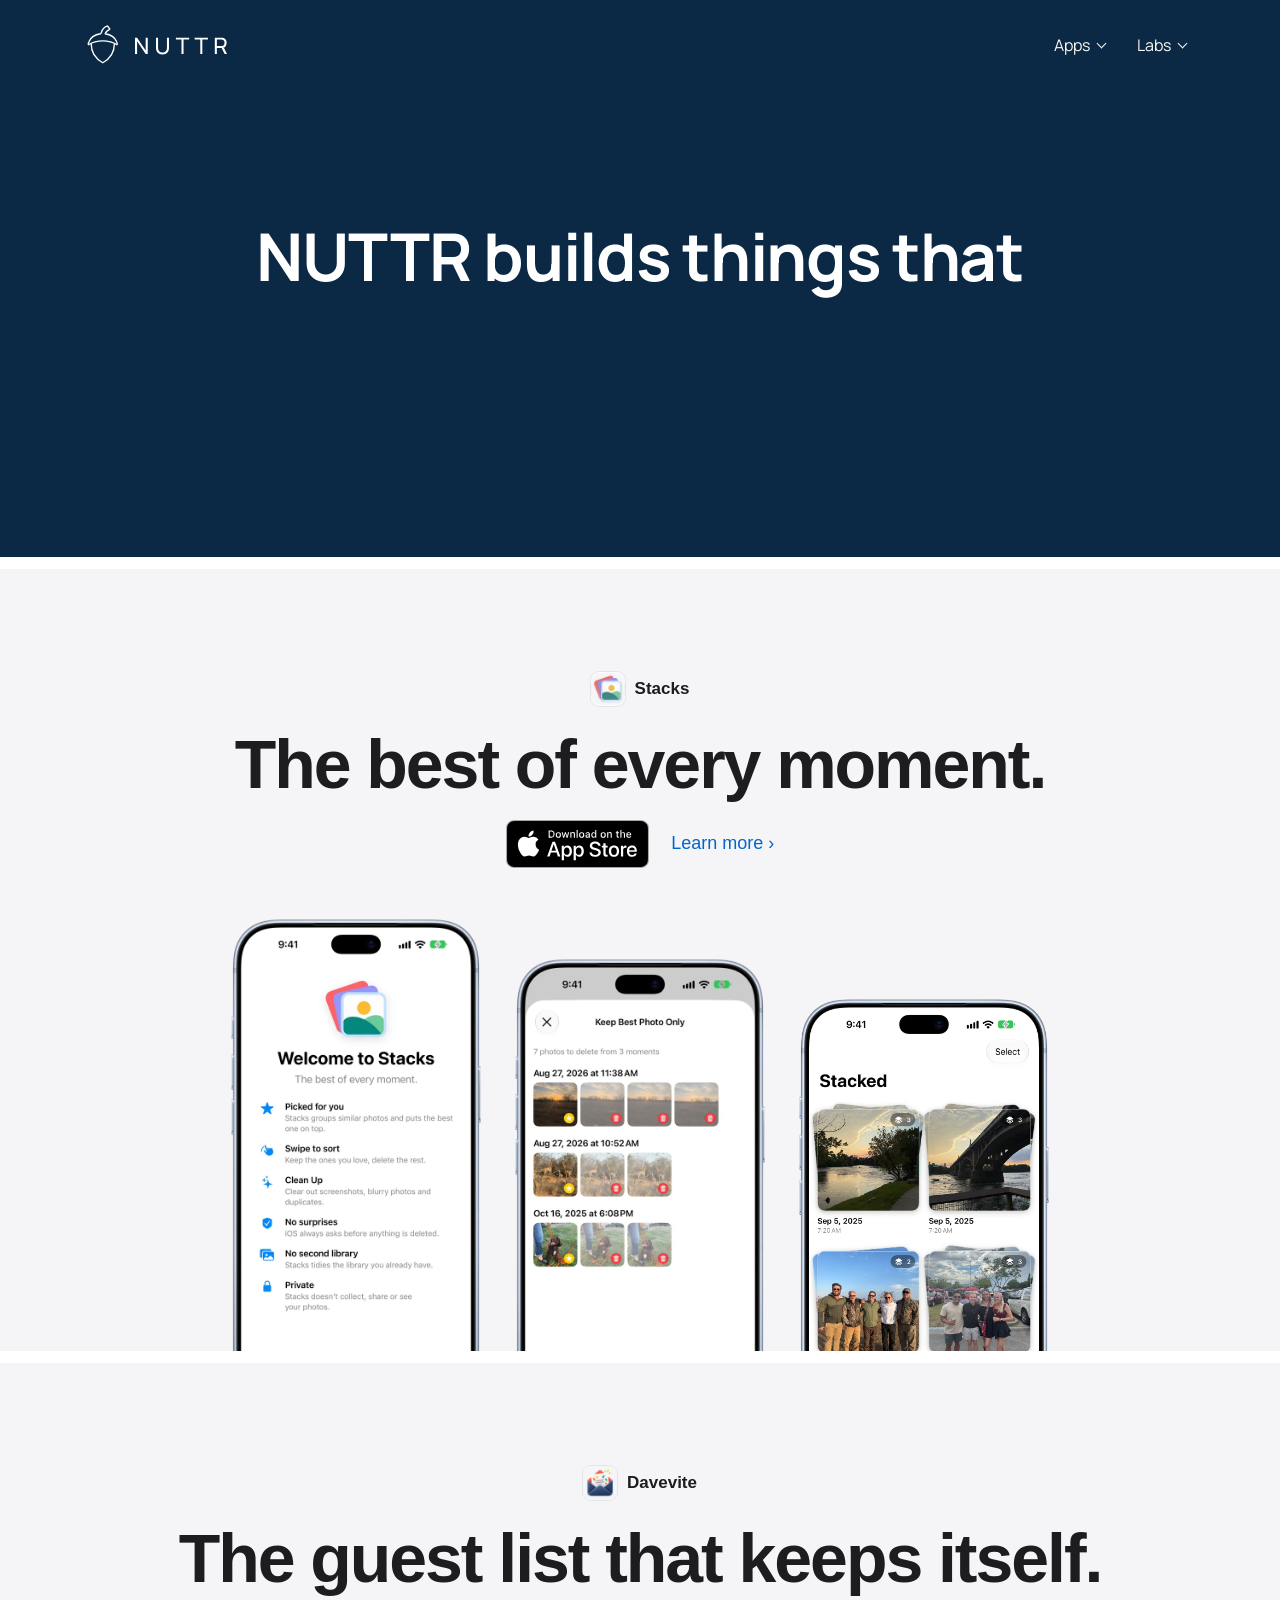
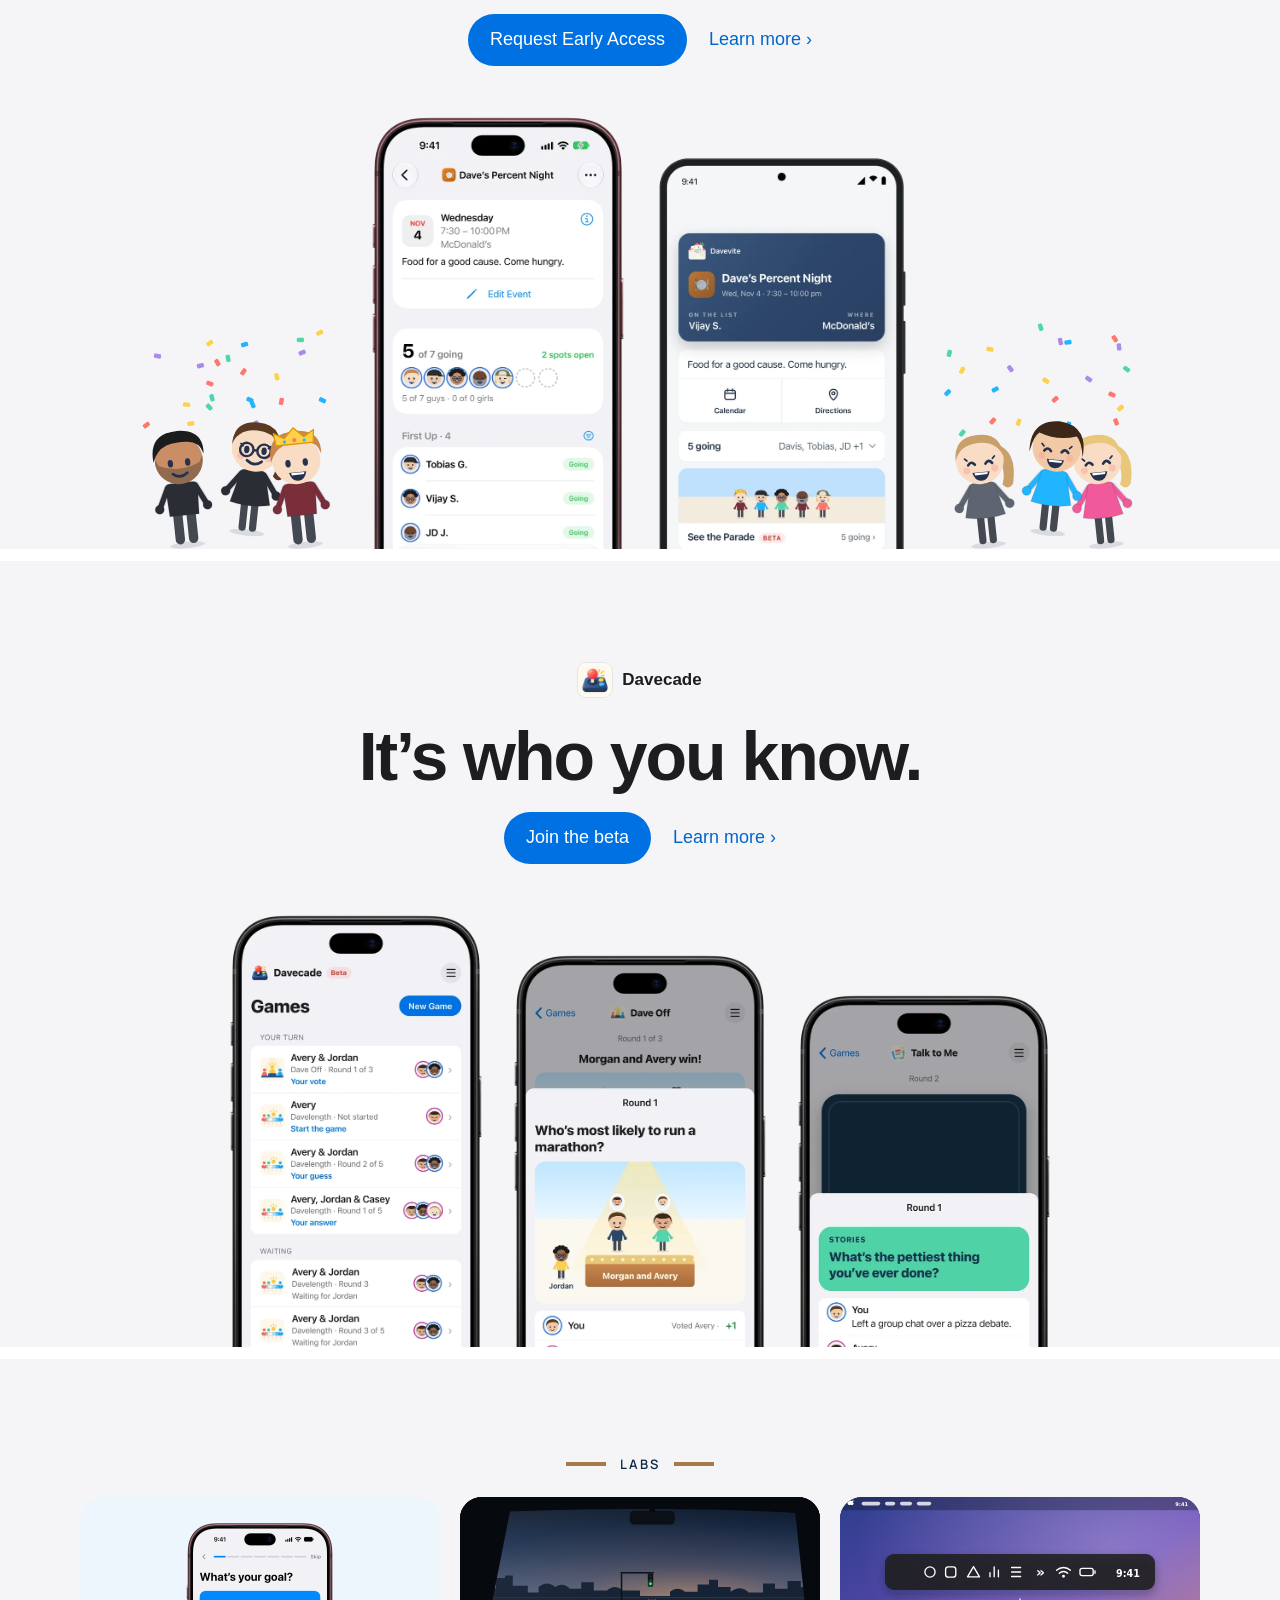
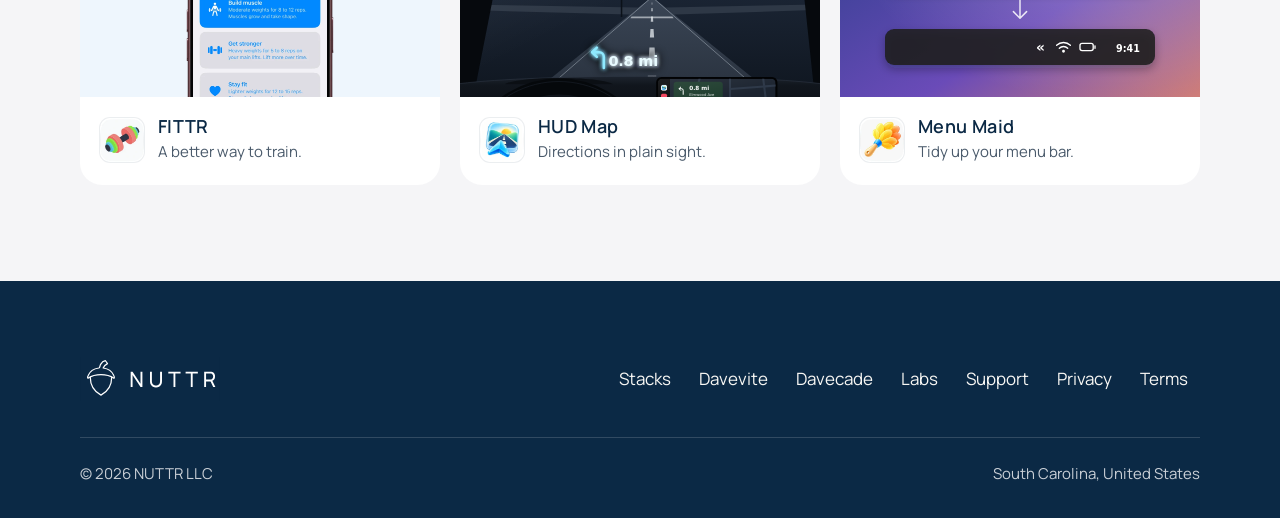
==== commit 842f5543: "Publish nuttr.co Co-Authored-By: Claude Opus 5.5 <noreply@anthropic.com>" ====
--- a/index.html
+++ b/index.html
@@ -23,7 +23,7 @@
   <link rel="icon" href="favicon.svg" type="image/svg+xml">
   <link rel="apple-touch-icon" href="apple-touch-icon.png">
   <link rel="preload" href="assets/fonts/Manrope-VariableFont_wght.woff2" as="font" type="font/woff2" crossorigin>
-  <link rel="stylesheet" href="assets/css/site.css?v=2026-10-28">
+  <link rel="stylesheet" href="assets/css/site.css?v=2026-11-06">
 <script>if(!matchMedia('(prefers-reduced-motion: reduce)').matches){document.documentElement.classList.add('arrive-on');setTimeout(function(){if(!window.__arrive)document.documentElement.classList.remove('arrive-on')},3000)}</script>
 </head>
 <body class="home">
@@ -34,13 +34,21 @@
       <a class="brand" href="./"><img src="assets/brand/NUTTR_Logo_Horizontal_Reversed_OnNavy.svg" width="152" height="47" alt="NUTTR home"></a>
       <nav class="site-nav" aria-label="Main">
         <ul>
-          <li><a href="stacks/">Stacks</a></li>
-          <li><a href="davevite/">Davevite</a></li>
-          <li><a href="fittr/">FITTR</a></li>
+          <li class="nav-menu">
+            <details>
+              <summary>Apps</summary>
+              <ul class="nav-menu-panel">
+                <li><a href="stacks/"><img src="assets/stacks/stacks-icon-160.webp" width="28" height="28" alt="">Stacks</a></li>
+                <li><a href="davevite/"><img src="assets/davevite/davevite-icon-160.webp" width="28" height="28" alt="">Davevite</a></li>
+                <li><a href="davecade/"><img src="assets/davecade/davecade-icon-160.webp" width="28" height="28" alt="">Davecade</a></li>
+              </ul>
+            </details>
+          </li>
           <li class="nav-menu">
             <details>
               <summary>Labs</summary>
               <ul class="nav-menu-panel">
+                <li><a href="fittr/"><img src="assets/fittr/fittr-icon-160.webp" width="28" height="28" alt="">FITTR</a></li>
                 <li><a href="hudmap/"><img src="assets/hudmap/hudmap-icon-160.webp" width="28" height="28" alt="">HUD Map</a></li>
                 <li><a href="menumaid/"><img src="assets/menumaid/menumaid-icon-160.webp" width="28" height="28" alt="">Menu Maid</a></li>
               </ul>
@@ -77,12 +85,12 @@
       </div>
     </section>
 
-    <section class="home-app home-app--fittr" aria-labelledby="fittr-title">
+    <section class="home-app home-app--davecade" aria-labelledby="davecade-title">
       <div class="container">
-        <p class="home-app-name"><img src="assets/fittr/fittr-icon-160.webp" width="88" height="88" alt="">FITTR</p>
-        <h2 id="fittr-title">A better way to train.</h2>
-        <div class="home-app-links"><a class="home-button" href="https://testflight.apple.com/join/j9y3yyRH">Join the beta</a><a href="fittr/">Learn more ›</a></div>
-        <div class="home-shots"><img class="phone" src="assets/fittr/phone-new-user-goal-600.webp" width="600" height="1227" loading="lazy" alt="FITTR setting up a plan on iPhone: What’s your goal?, with Build muscle picked."><img class="watch" src="assets/fittr/watch-cardio-450.webp" width="450" height="720" loading="lazy" alt="FITTR on Apple Watch during an elliptical warm-up."></div>
+        <p class="home-app-name"><img src="assets/davecade/davecade-icon-160.webp" width="88" height="88" alt="">Davecade</p>
+        <h2 id="davecade-title">It’s who you know.</h2>
+        <div class="home-app-links"><a class="home-button" href="https://testflight.apple.com/join/3nTp61K6">Join the beta</a><a href="davecade/">Learn more ›</a></div>
+        <div class="home-shots"><img class="phone" src="assets/davecade/games-600.webp" width="600" height="1227" loading="lazy" alt="Davecade’s Games page on iPhone: four games waiting on Morgan’s turn, with Avery, Jordan and Casey, and three waiting on Jordan."><img class="phone" src="assets/davecade/daveoff-reveal-600.webp" width="600" height="1227" loading="lazy" alt="The reveal at the end of a round of Dave Off: Who’s most likely to run a marathon? Morgan and Avery win, voting for each other."><img class="phone" src="assets/davecade/talktome-answers-600.webp" width="600" height="1227" loading="lazy" alt="Talk to Me on iPhone: every answer to What’s the pettiest thing you’ve ever done?, from Morgan, Avery and Jordan."></div>
       </div>
     </section>
 
@@ -90,6 +98,7 @@
       <div class="container">
         <h2 class="eyebrow eyebrow--center" id="projects">Labs</h2>
         <div class="home-lab-grid">
+          <a class="home-lab" href="fittr/"><div class="home-lab-pic home-lab-pic--phone"><img src="assets/fittr/phone-new-user-goal-600.webp" width="600" height="1227" loading="lazy" alt=""></div><div class="home-lab-text"><img src="assets/fittr/fittr-icon-160.webp" width="88" height="88" alt=""><div><h3>FITTR</h3><p>A better way to train.</p></div></div></a>
           <a class="home-lab" href="hudmap/"><div class="home-lab-pic home-lab-pic--hud"><img src="assets/hudmap/drive-hud.svg" width="1200" height="760" loading="lazy" alt=""></div><div class="home-lab-text"><img src="assets/hudmap/hudmap-icon-160.webp" width="88" height="88" alt=""><div><h3>HUD Map</h3><p>Directions in plain sight.</p></div></div></a>
           <a class="home-lab" href="menumaid/"><div class="home-lab-pic home-lab-pic--mm"><img src="assets/menumaid/menubar-tidy.svg" width="1200" height="760" loading="lazy" alt=""></div><div class="home-lab-text"><img src="assets/menumaid/menumaid-icon-160.webp" width="88" height="88" alt=""><div><h3>Menu Maid</h3><p>Tidy up your menu bar.</p></div></div></a>
         </div>
@@ -105,7 +114,7 @@
           <ul>
             <li><a href="stacks/">Stacks</a></li>
             <li><a href="davevite/">Davevite</a></li>
-            <li><a href="fittr/">FITTR</a></li>
+            <li><a href="davecade/">Davecade</a></li>
             <li><a href="#projects">Labs</a></li>
             <li><a href="support">Support</a></li>
             <li><a href="privacy">Privacy</a></li>
@@ -120,7 +129,7 @@
     </div>
   </footer>
   <script>
-    // Personal Projects menu: close it on a click elsewhere or Escape.
+    // Apps and Labs menus: close one on a click elsewhere or Escape.
     document.addEventListener('click', e => document.querySelectorAll('.nav-menu details[open]').forEach(d => { if (!d.contains(e.target)) d.open = false; }));
     document.addEventListener('keydown', e => { if (e.key === 'Escape') document.querySelectorAll('.nav-menu details[open]').forEach(d => { d.open = false; }); });
   </script>
--- a/assets/css/site.css
+++ b/assets/css/site.css
@@ -293,28 +293,11 @@
 
 @media (max-width: 479px) {
   .site-header .container {
-    padding-block: 8px 4px;
+    padding-block: 8px;
   }
 
   .brand img {
     width: 132px;
-  }
-
-  .site-nav {
-    width: 100%;
-  }
-
-  .site-nav ul {
-    margin-left: -12px;
-  }
-
-  .site-nav a {
-    padding: 0 12px;
-  }
-
-  .site-nav a[aria-current="page"]::after {
-    right: 12px;
-    left: 12px;
   }
 }
 
@@ -1958,8 +1941,7 @@
   }
 }
 
-/* Four menu items don't fit on the logo's row on a phone, so the menu takes its own row under the logo (the 479 px
-   rule above) and keeps its links on one line. */
+/* On a phone the two menus stay on one line, on the logo's row. */
 @media (max-width: 479px) {
   .site-nav ul {
     flex-wrap: nowrap;
@@ -2441,8 +2423,8 @@
   }
 }
 
-/* ---------- Labs menu in the top bar ----------
-   A <details> menu after the apps: HUD Map and Menu Maid with their icons. */
+/* ---------- Apps and Labs menus in the top bar ----------
+   Two <details> menus, each app with its icon (tools/set-nav.py writes them on every page). */
 .nav-menu {
   position: relative;
 }
@@ -2544,6 +2526,7 @@
   width: 28px;
   height: 28px;
   border-radius: 7px;
+  box-shadow: 0 0 0 1px rgba(11, 41, 69, 0.08);
 }
 
 @media (max-width: 479px) {
@@ -2551,7 +2534,7 @@
     display: none;
   }
 
-  /* Three items on the logo's row (the logo keeps its 120 px brand minimum): a smaller gap, tighter links. */
+  /* Both menus on the logo's row (the logo keeps its 120 px brand minimum): a smaller gap, tighter links. */
   .site-header .container {
     column-gap: 10px;
   }
@@ -2583,8 +2566,7 @@
 }
 
 /* The panel is a list inside .site-nav, so the top bar's ".site-nav ul" rules reach it too (a row with no padding,
-   and on phones no wrapping and a negative margin). These rules give the panel its own layout back, with bigger rows
-   on phones and the panel's right edge lined up with the page. */
+   and on phones no wrapping). These rules give the panel its own layout back, with bigger rows on phones. */
 .site-nav .nav-menu-panel {
   display: grid;
   gap: 2px;
@@ -2594,7 +2576,6 @@
 
 @media (max-width: 479px) {
   .site-nav .nav-menu-panel {
-    right: 12px; /* the menu's list runs 12px into the gutter on phones */
     min-width: 236px;
   }
 
@@ -2909,6 +2890,7 @@
   width: 34px;
   height: 34px;
   border-radius: 8px;
+  box-shadow: 0 0 0 1px rgba(11, 41, 69, 0.08);
 }
 
 .home .home-app h2 {
@@ -2997,8 +2979,8 @@
   background: #0B1220;
 }
 
-.home-lab-pic--dv { align-items: start; padding-top: 24px; background: #EEF6FD; }
-.home-lab-pic--dv img { width: 150px; }
+.home-lab-pic--phone { align-items: start; padding-top: 24px; background: #EEF6FD; }
+.home-lab-pic--phone img { width: 150px; }
 .home-lab-pic--hud img { width: 100%; height: 100%; object-fit: cover; }
 .home-lab-pic--mm img { width: 100%; height: 100%; object-fit: cover; }
 
@@ -3013,6 +2995,7 @@
   width: 44px;
   height: 44px;
   border-radius: 10px;
+  box-shadow: 0 0 0 1px rgba(11, 41, 69, 0.08);
 }
 
 .home .home-lab-text h3 {
@@ -6003,3 +5986,131 @@
   78%, 100% { opacity: 0; transform: translate(14px, 10px); }
 }
 /* end: Menu Maid moments */
+
+/* ---------- Davecade ----------
+   The Davecade page: a tab for each game, and each game's step tour plays its own How to Play (its demo box cut from
+   the game and rounded like it there) or, for Talk to Me, phone screens. */
+.step-stage > .dc-demo {
+  width: clamp(250px, 26vw, 330px);
+  height: auto;
+  border-radius: 18px;
+  box-shadow: 0 1px 2px rgba(0, 0, 0, 0.06), 0 18px 40px rgba(31, 40, 64, 0.16);
+}
+
+.dc-game {
+  display: inline-flex;
+  gap: 12px;
+  align-items: center;
+  margin: 0 0 14px;
+  font-size: 1.125rem;
+  font-weight: 700;
+}
+
+.dc-game img {
+  width: 44px;
+  height: 44px;
+  border-radius: 10px;
+  box-shadow: 0 0 0 1px rgba(11, 41, 69, 0.08);
+}
+
+/* The games: a tab for each game over the open game's card, its line and step tour. The tours are kept one height
+   (a phone's), so picking another game doesn't move the page under it. */
+.dc-tabs {
+  display: grid;
+  grid-template-columns: repeat(4, minmax(0, 1fr));
+  gap: 12px;
+  margin-bottom: 16px;
+}
+
+.dc-tabs button {
+  display: flex;
+  gap: 14px;
+  align-items: center;
+  padding: 14px 18px;
+  border: 2px solid transparent;
+  border-radius: 24px;
+  background: #FFFFFF;
+  font: inherit;
+  font-size: 0.9375rem;
+  text-align: left;
+  color: var(--s-ink-2);
+  cursor: pointer;
+  transition: border-color 0.2s ease;
+}
+
+.dc-tabs button[aria-selected="true"] {
+  border-color: var(--nuttr-navy);
+}
+
+.dc-tabs img {
+  flex: none;
+  width: 48px;
+  height: 48px;
+  border-radius: 11px;
+  box-shadow: 0 0 0 1px rgba(11, 41, 69, 0.08);
+}
+
+.dc-tabs b {
+  display: block;
+  font-size: 1.0625rem;
+  color: var(--s-ink);
+}
+
+.dc-panel {
+  padding: clamp(28px, 4vw, 56px);
+  border-radius: 32px;
+  background: #FFFFFF;
+}
+
+.dc-panel[hidden] {
+  display: none;
+}
+
+.stacks-page main .dc-panel h3 {
+  margin: 0 0 clamp(20px, 3vw, 32px);
+  font-size: clamp(1.625rem, 3vw, 2.25rem);
+}
+
+.dc-panel .step-tour {
+  min-height: calc(clamp(220px, 24vw, 290px) * 2760 / 1350);
+  padding: 0;
+  border-radius: 0;
+  background: none;
+}
+
+/* The your-turn notification on the bento's first tile */
+.dc-note {
+  display: flex;
+  gap: 12px;
+  align-items: center;
+  max-width: 340px;
+  margin-top: 18px;
+  padding: 12px 14px;
+  border-radius: 18px;
+  background: #FFFFFF;
+  font-size: 0.9375rem;
+}
+
+.dc-note img {
+  width: 38px;
+  height: 38px;
+  border-radius: 9px;
+  box-shadow: 0 0 0 1px rgba(11, 41, 69, 0.08);
+}
+
+.dc-note b {
+  display: block;
+}
+
+@media (max-width: 1000px) {
+  .dc-tabs { gap: 8px; }
+  .dc-tabs button { flex-direction: column; gap: 8px; padding: 12px 6px; font-size: 0.8125rem; text-align: center; }
+  .dc-tabs img { width: 44px; height: 44px; }
+  .dc-tabs b { font-size: 0.9375rem; }
+}
+
+@media (max-width: 760px) {
+  .dc-tabs { grid-template-columns: repeat(2, minmax(0, 1fr)); }
+  .dc-panel .step-tour { min-height: 0; }
+}
+/* end: Davecade */
